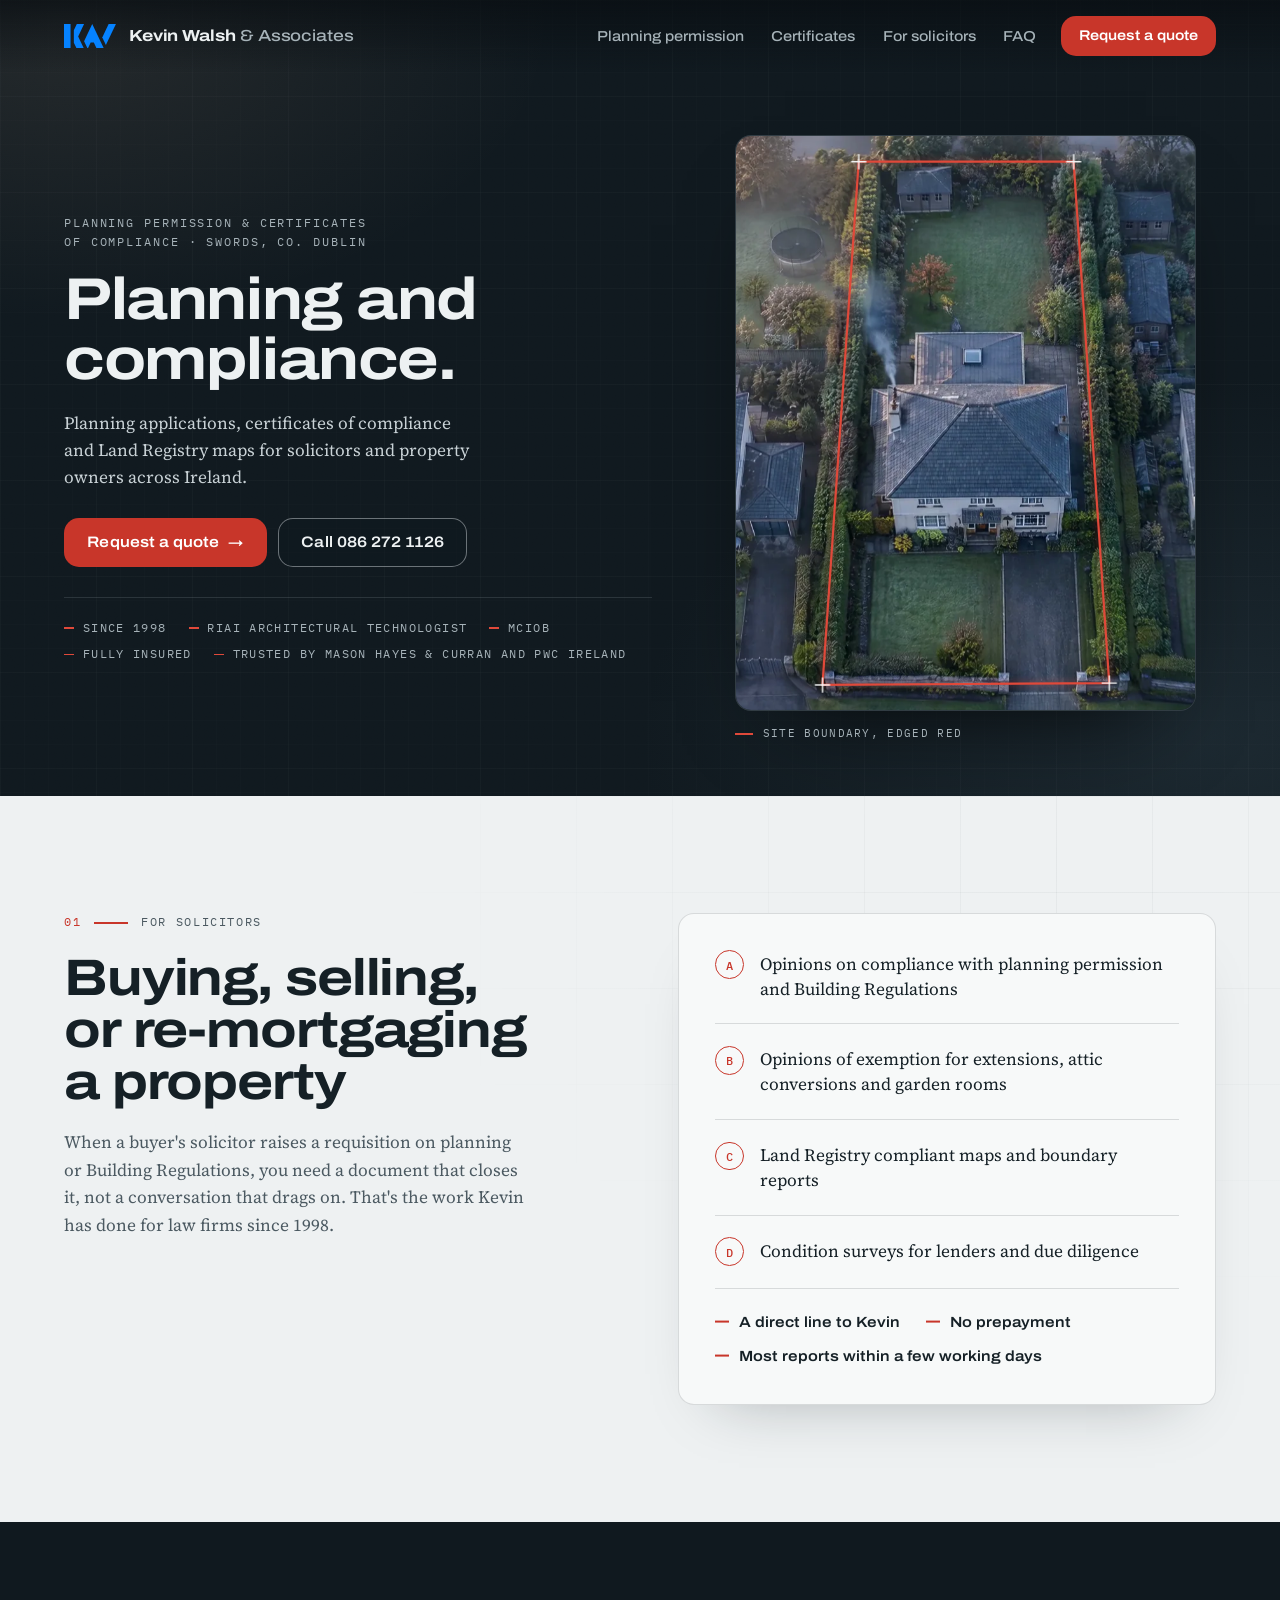
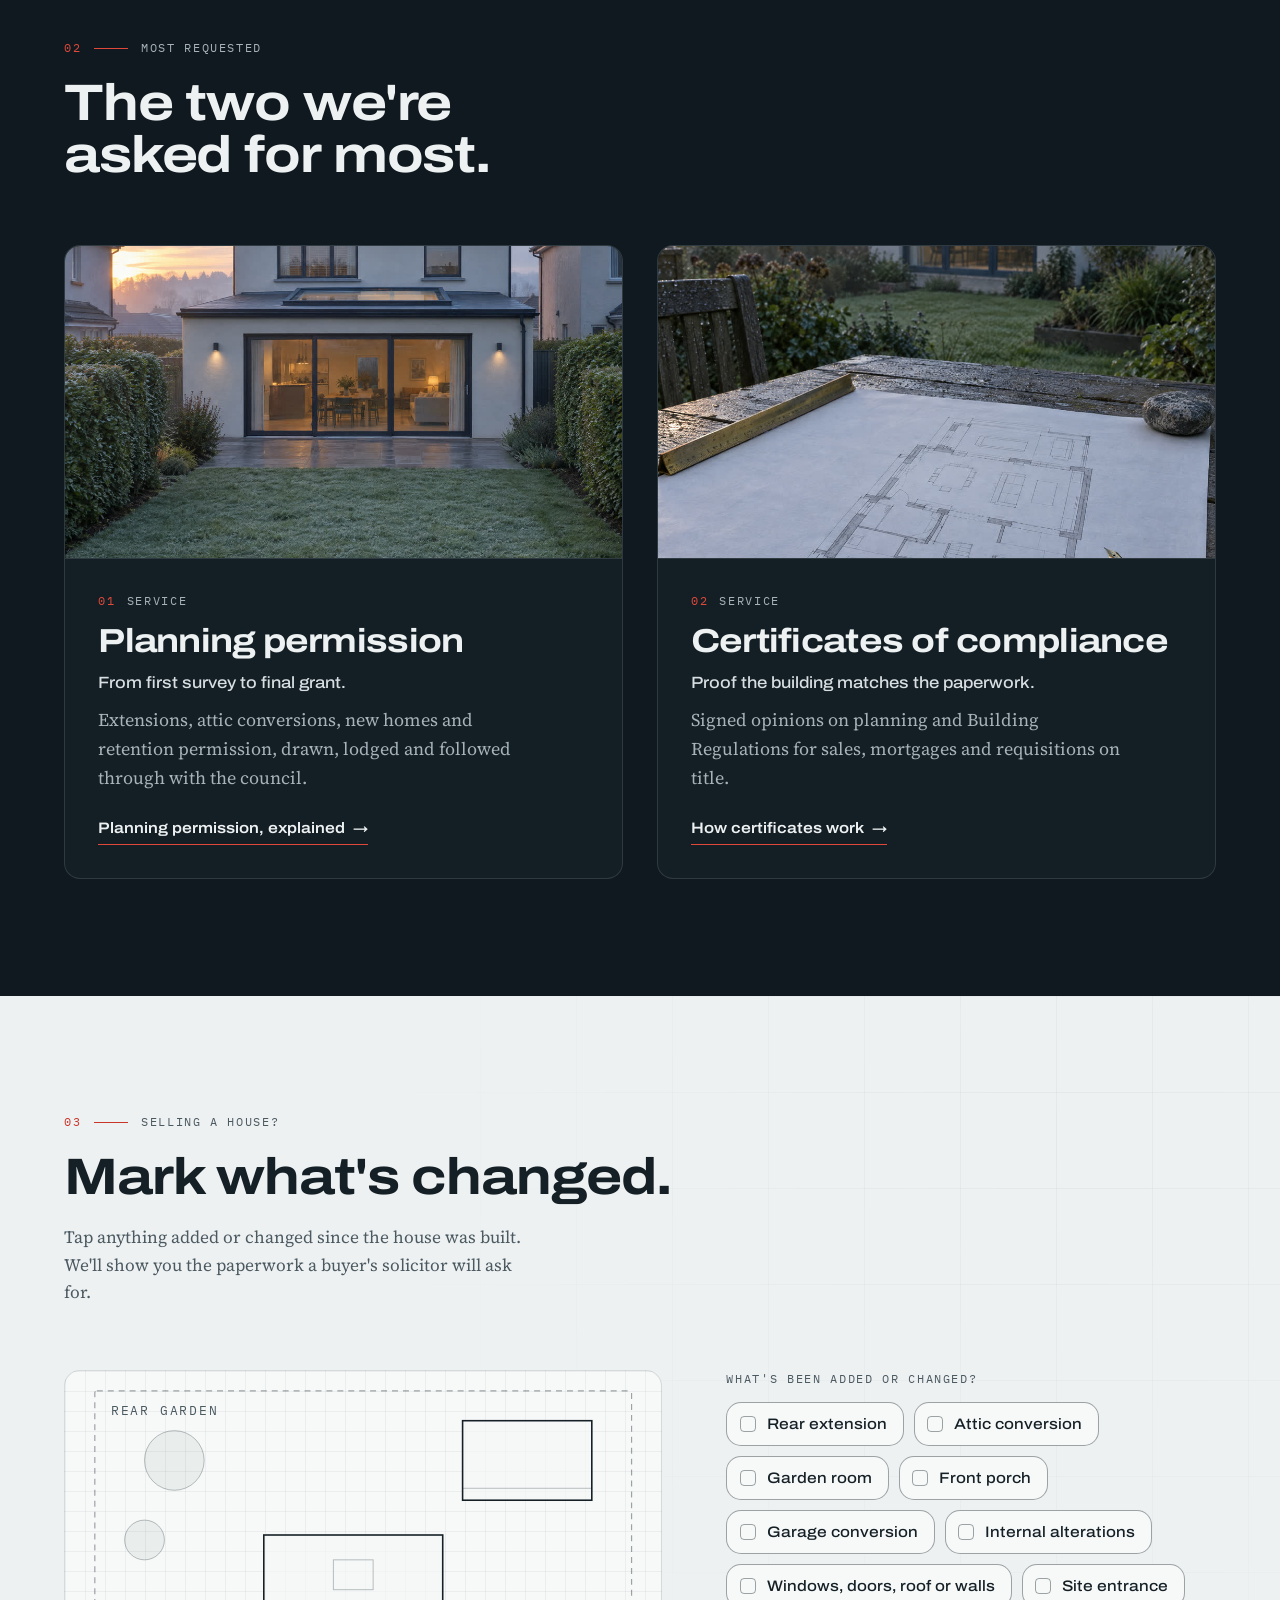
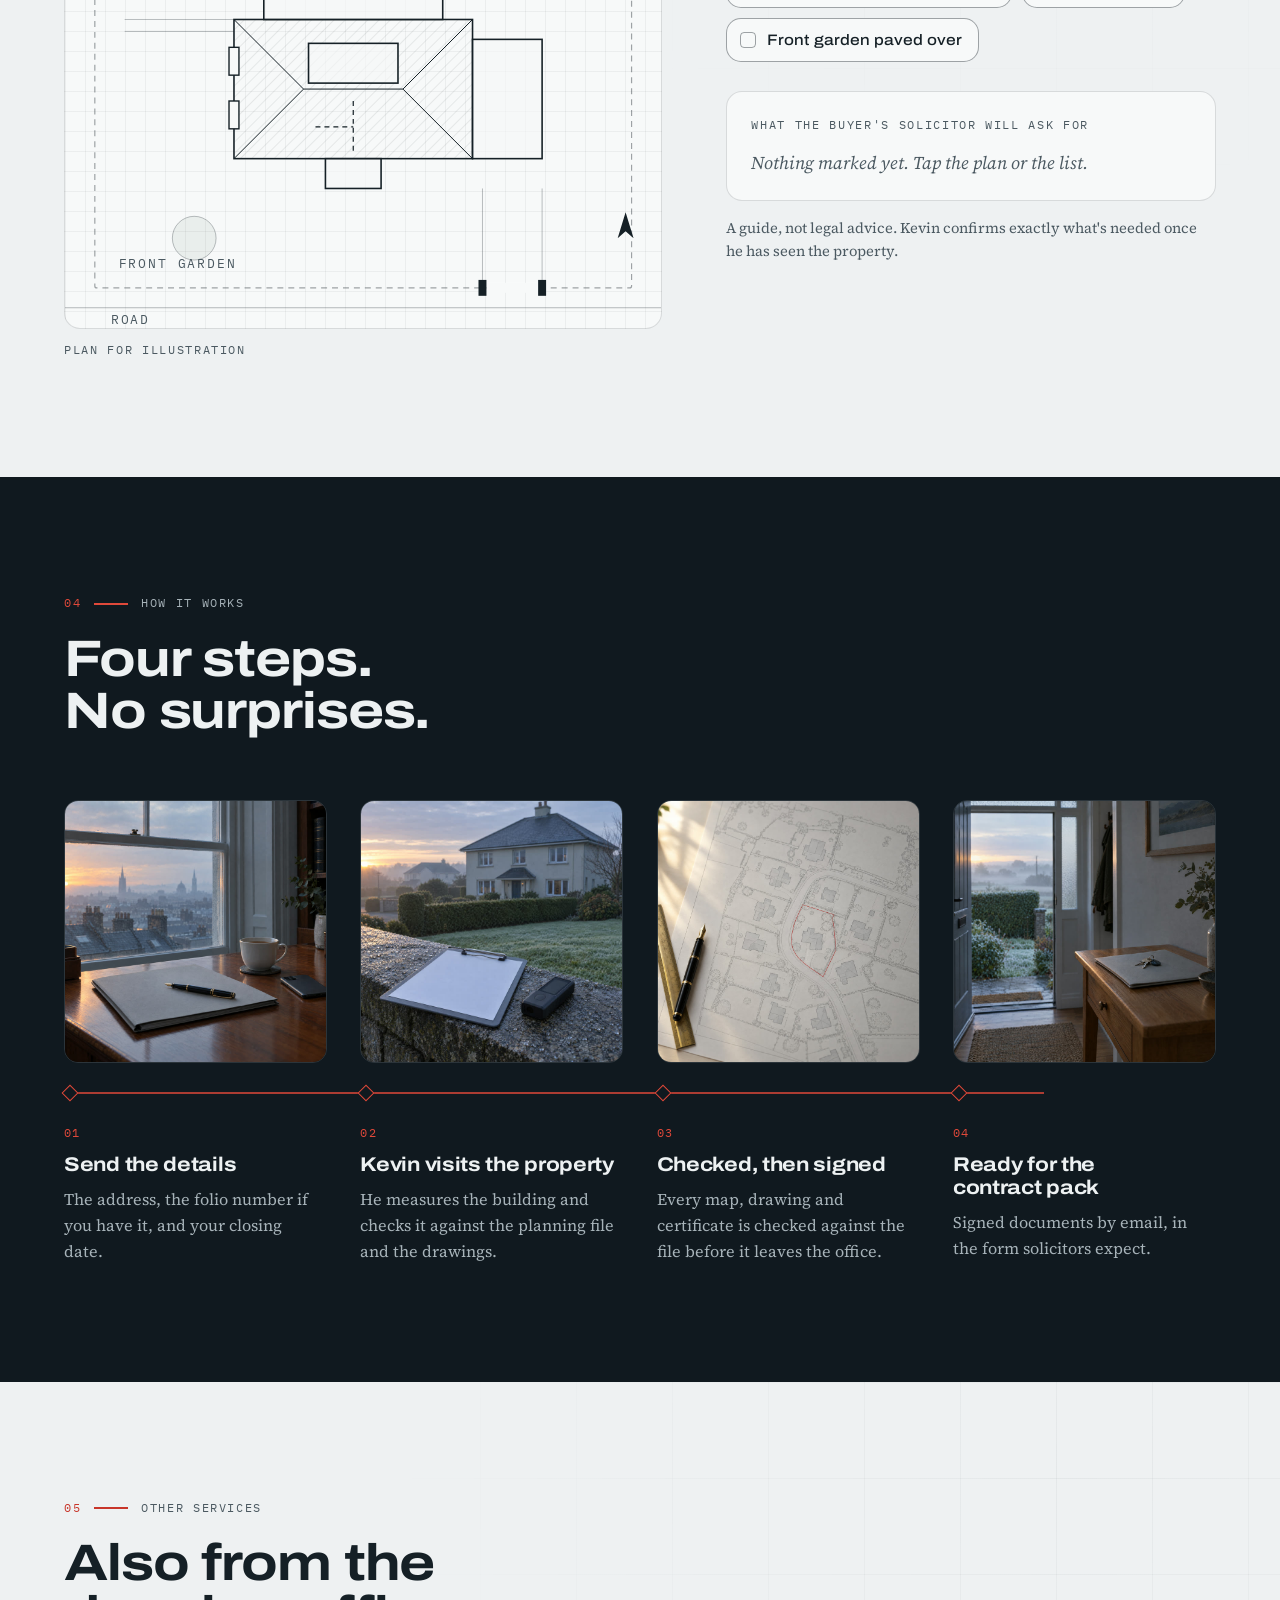
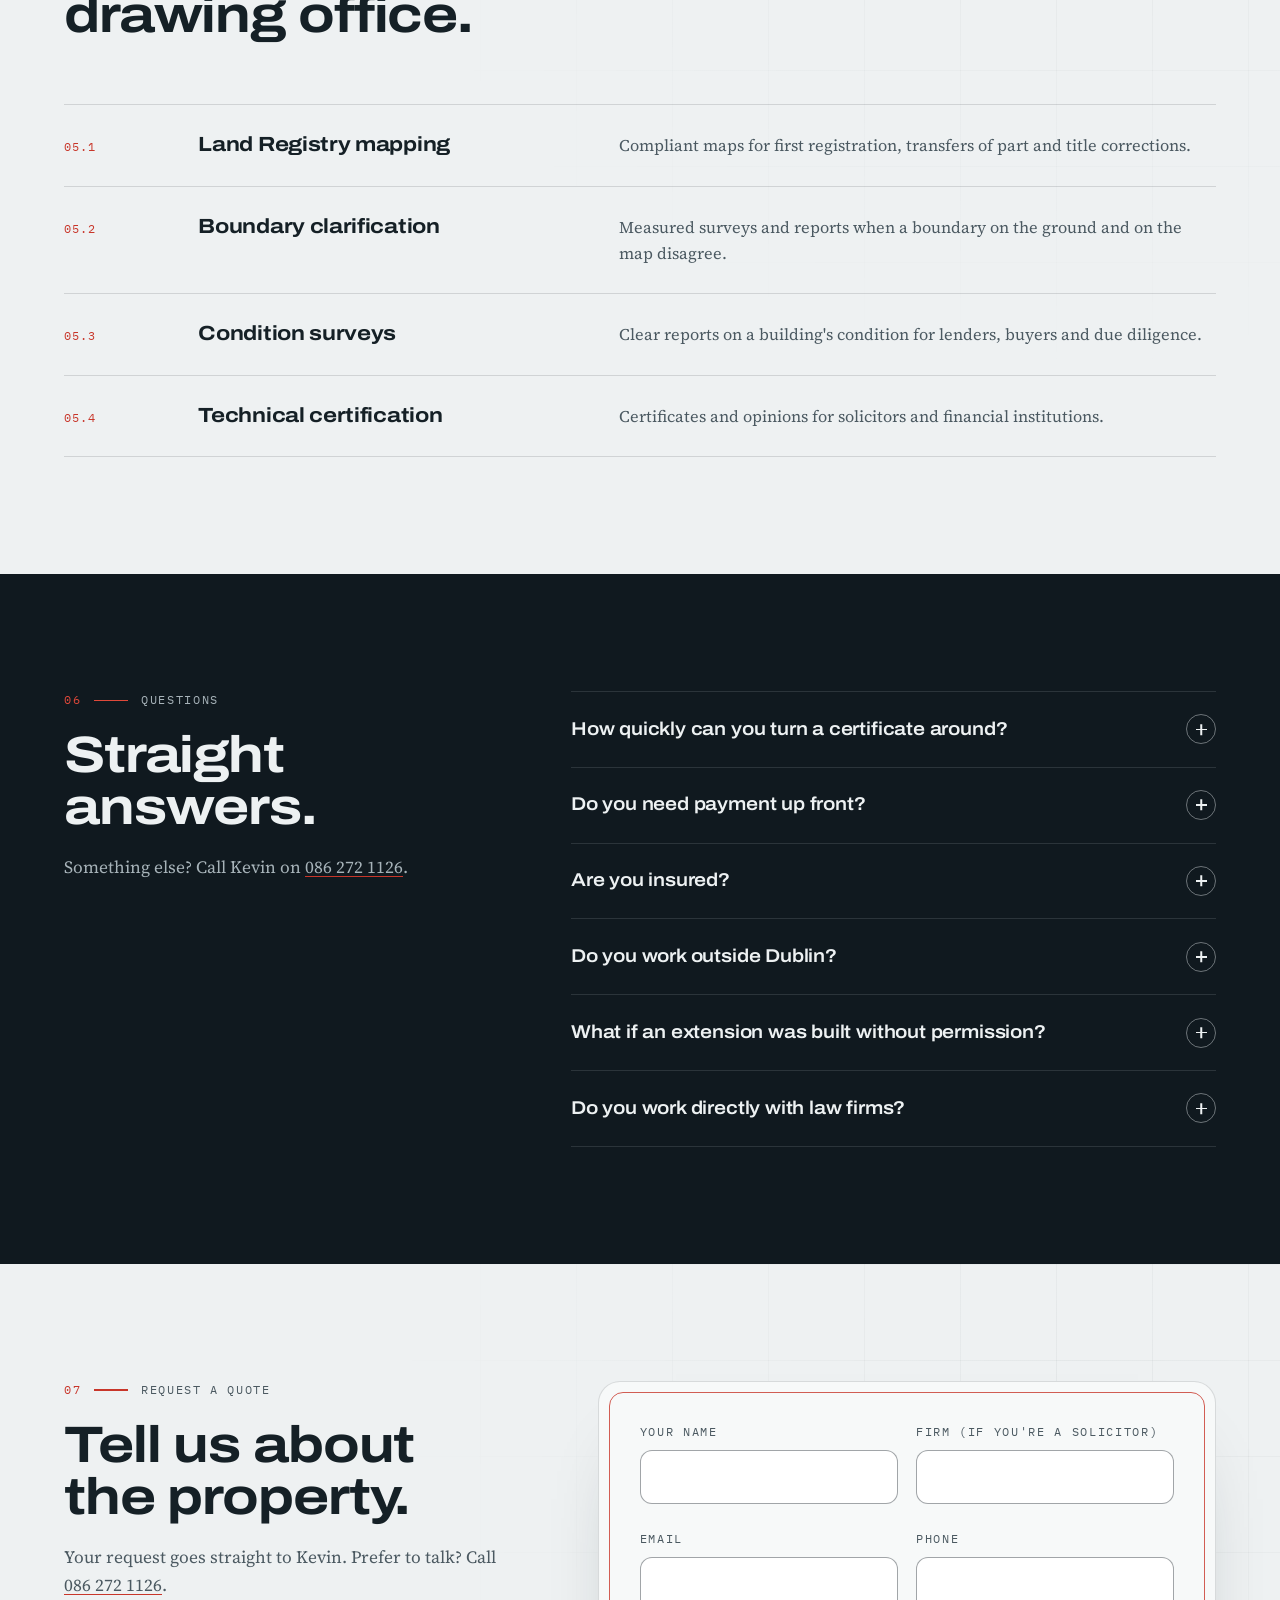
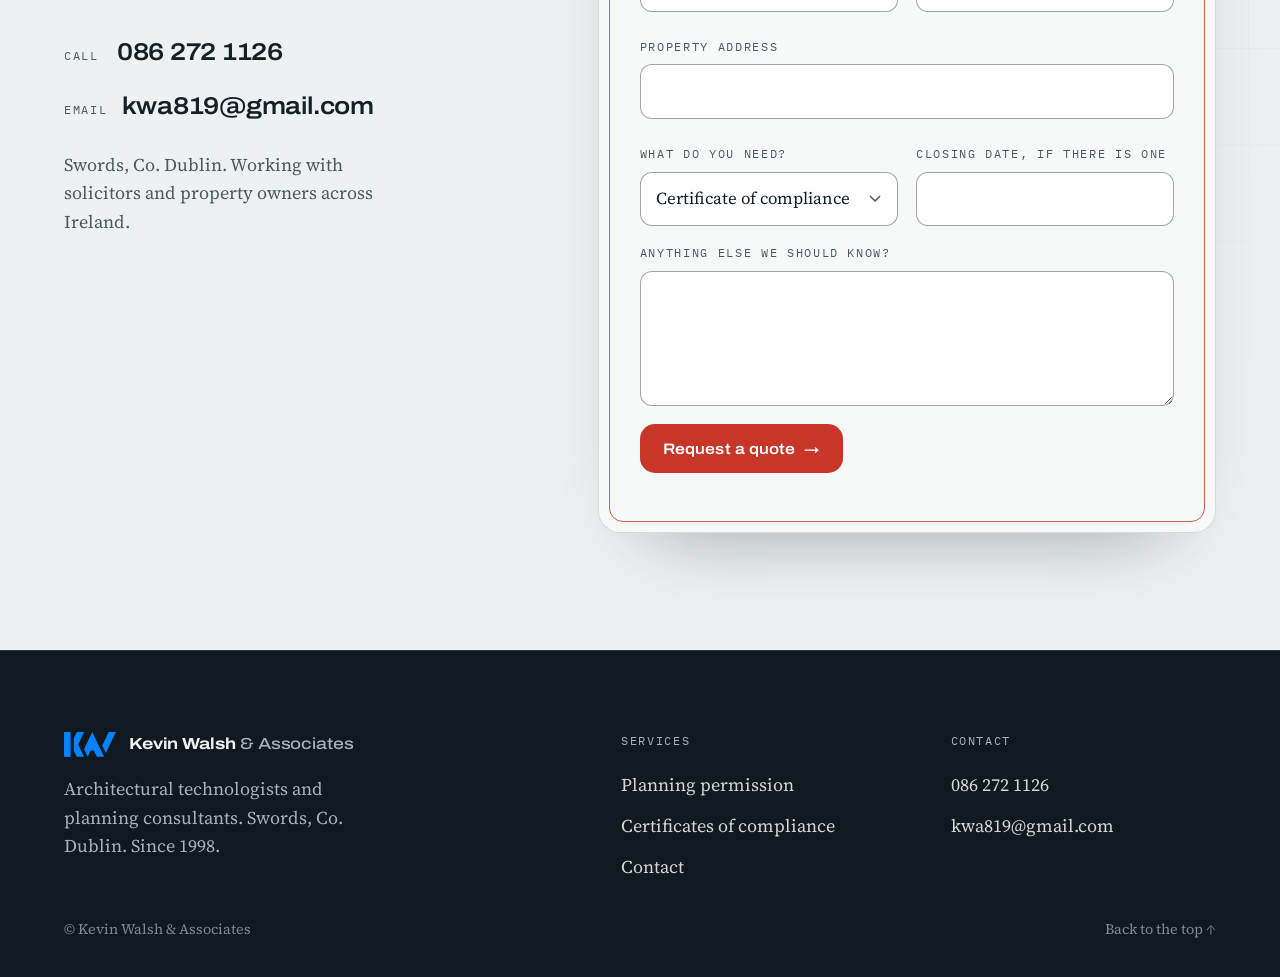
==== index.html @ 7d1229d4 "For solicitors: top-align the heading and pin it while the card scrolls, like the FAQ Co-Authored-By" ====
<!doctype html>
<html lang="en-IE">
<head>
<meta charset="utf-8">
<script>document.documentElement.classList.add("js")</script>
<meta name="viewport" content="width=device-width, initial-scale=1">
<title>Planning Permission &amp; Certificates of Compliance | Kevin Walsh &amp; Associates, Swords, Dublin</title>
<meta name="description" content="RIAI Architectural Technologist in Swords, Co. Dublin. Planning permission, certificates of compliance with planning and Building Regulations, and Land Registry mapping for solicitors and homeowners. Since 1998.">
<meta name="theme-color" content="#10191f">
<link rel="canonical" href="https://www.kevinwalshandassociates.com/">
<link rel="icon" href="/favicon.svg" type="image/svg+xml">
<link rel="icon" type="image/png" sizes="32x32" href="/favicon-32.png">
<link rel="apple-touch-icon" href="/apple-touch-icon.png">

<!-- DEPLOY STEP: og:url and og:image point at the preview address. Switch both to https://www.kevinwalshandassociates.com/ when the domain moves over. -->
<meta property="og:type" content="website">
<meta property="og:site_name" content="Kevin Walsh &amp; Associates">
<meta property="og:locale" content="en_IE">
<meta property="og:title" content="Kevin Walsh &amp; Associates | Planning and compliance">
<meta property="og:description" content="Planning applications, certificates of compliance and Land Registry maps for solicitors and property owners across Ireland. RIAI Architectural Technologist, since 1998.">
<meta property="og:url" content="https://kevin-walsh.pages.dev/">
<meta property="og:image" content="https://kevin-walsh.pages.dev/assets/og-image.jpg">
<meta property="og:image:width" content="1200">
<meta property="og:image:height" content="630">
<meta name="twitter:card" content="summary_large_image">

<link rel="preconnect" href="https://fonts.googleapis.com">
<link rel="preconnect" href="https://fonts.gstatic.com" crossorigin>
<link rel="stylesheet" href="https://fonts.googleapis.com/css2?family=Archivo:wdth,wght@112..125,500..700&family=IBM+Plex+Mono:wght@400;500&family=Source+Serif+4:opsz,wght@8..60,400;8..60,600&display=swap">
<link rel="stylesheet" href="/assets/css/site.css">

<script type="application/ld+json">
{"@context":"https://schema.org","@graph":[
{"@type":["ProfessionalService","LocalBusiness"],"@id":"https://www.kevinwalshandassociates.com/#business","name":"Kevin Walsh & Associates","alternateName":"KWA Architectural Consultants","description":"RIAI Architectural Technologist in Swords, Co. Dublin. Planning permission applications, certificates and opinions of compliance with planning permission and Building Regulations, Land Registry mapping, boundary reports and condition surveys for solicitors and property owners across Ireland.","url":"https://www.kevinwalshandassociates.com/","logo":"https://www.kevinwalshandassociates.com/apple-touch-icon.png","image":"https://www.kevinwalshandassociates.com/assets/og-image.jpg","telephone":"+353862721126","email":"kwa819@gmail.com","foundingDate":"1998","priceRange":"€€","address":{"@type":"PostalAddress","addressLocality":"Swords","addressRegion":"Co. Dublin","addressCountry":"IE"},"geo":{"@type":"GeoCoordinates","latitude":53.4597,"longitude":-6.2181},"areaServed":[{"@type":"Country","name":"Ireland"},{"@type":"City","name":"Dublin"},{"@type":"AdministrativeArea","name":"Fingal"},{"@type":"City","name":"Swords"}],
"founder":{"@type":"Person","name":"Kevin Walsh","jobTitle":"RIAI Architectural Technologist, MCIOB","memberOf":[{"@type":"Organization","name":"Royal Institute of the Architects of Ireland (RIAI)"},{"@type":"Organization","name":"Chartered Institute of Building (CIOB)"}]},
"knowsAbout":["Planning permission Ireland","Certificate of compliance with planning permission","Opinion on compliance with Building Regulations","Exempted development","Retention permission","Land Registry mapping","Boundary clarification","Condition surveys","Conveyancing support"],
"hasOfferCatalog":{"@type":"OfferCatalog","name":"Architectural and technical services","itemListElement":[
{"@type":"Offer","itemOffered":{"@type":"Service","name":"Planning permission","url":"https://www.kevinwalshandassociates.com/planning-permission/"}},
{"@type":"Offer","itemOffered":{"@type":"Service","name":"Certificates of compliance with planning and Building Regulations","url":"https://www.kevinwalshandassociates.com/certificate-of-compliance/"}},
{"@type":"Offer","itemOffered":{"@type":"Service","name":"Land Registry mapping"}},
{"@type":"Offer","itemOffered":{"@type":"Service","name":"Boundary clarification"}},
{"@type":"Offer","itemOffered":{"@type":"Service","name":"Condition surveys"}},
{"@type":"Offer","itemOffered":{"@type":"Service","name":"Technical certification"}}]}},
{"@type":"WebSite","@id":"https://www.kevinwalshandassociates.com/#website","name":"Kevin Walsh & Associates","url":"https://www.kevinwalshandassociates.com/"},
{"@type":"FAQPage","@id":"https://www.kevinwalshandassociates.com/#faq","mainEntity":[
{"@type":"Question","name":"How quickly can you turn a certificate around?","acceptedAnswer":{"@type":"Answer","text":"Straightforward certificates are often ready within a few working days of the inspection. If we need the council's planning file, it can take a little longer, and we'll tell you on day one."}},
{"@type":"Question","name":"Do you need payment up front?","acceptedAnswer":{"@type":"Answer","text":"No. There's no prepayment. You get a clear quote before any work starts."}},
{"@type":"Question","name":"Are you insured?","acceptedAnswer":{"@type":"Answer","text":"Yes. All work is carried out by Kevin, an RIAI Architectural Technologist and MCIOB, with full Professional Indemnity cover."}},
{"@type":"Question","name":"Do you work outside Dublin?","acceptedAnswer":{"@type":"Answer","text":"Yes. We're based in Swords and work with solicitors and property owners across Ireland."}},
{"@type":"Question","name":"What if an extension was built without permission?","acceptedAnswer":{"@type":"Answer","text":"It's common, and it's usually fixable. Depending on the work, the route is an opinion of exemption, retention permission, or small works on site. We explain the options in plain words."}},
{"@type":"Question","name":"Do you work directly with law firms?","acceptedAnswer":{"@type":"Answer","text":"Yes. Firms including Mason Hayes & Curran and PwC Ireland have relied on our mapping and certificates for property transactions."}}]}
]}
</script>
</head>
<body>
<a class="skip" href="#main">Skip to content</a>

<div class="env" aria-hidden="true">
  <div class="env-glow"></div>
  <div class="env-grid"></div>
  <div class="env-grain"></div>
</div>

<header class="nav" id="top">
  <a class="brand" href="/" aria-label="Kevin Walsh &amp; Associates, home">
    <svg class="logo-mark" viewBox="0 0 2000 955" aria-hidden="true"><rect width="252" height="955"/><path d="M492 0h280L545 477l227 478H492L379 717V240z"/><path d="M1086 0l454 955h-279l-114-241h-121l-114 239-140-292z"/><path d="M1717 0h281l-387 809-139-292z"/></svg>
    <span class="wordmark">Kevin Walsh <span>&amp; Associates</span></span>
  </a>
  <nav aria-label="Main">
    <ul class="nav-links">
      <li><a href="/planning-permission/">Planning permission</a></li>
      <li><a href="/certificate-of-compliance/">Certificates</a></li>
      <li><a href="#solicitors">For solicitors</a></li>
      <li><a href="#faq">FAQ</a></li>
    </ul>
  </nav>
  <a class="nav-phone" href="tel:+353862721126"><span class="label">Call</span>086 272 1126</a>
  <a class="btn btn-red nav-cta" href="#quote">Request a quote</a>
  <button class="menu-btn" type="button" aria-expanded="false" aria-controls="mobile-menu">Menu</button>
</header>
<div class="mobile-menu" id="mobile-menu" hidden>
  <a href="/planning-permission/">Planning permission</a>
  <a href="/certificate-of-compliance/">Certificates of compliance</a>
  <a href="#solicitors">For solicitors</a>
  <a href="#faq">FAQ</a>
  <a class="mm-phone" href="tel:+353862721126">Call 086 272 1126</a>
  <a class="btn btn-red" href="#quote">Request a quote</a>
</div>

<main id="main" tabindex="-1">
  <!-- ============ HERO: the plot, edged red ============ -->
  <section class="hero" id="hero" aria-labelledby="hero-h1">
    <div class="hero-grid">
      <div class="hs-copy">
        <h1 id="hero-h1"><span class="kicker mono">Planning permission &amp; certificates of compliance · Swords, Co. Dublin</span><span class="statement">Planning and compliance.</span></h1>
        <p class="hs-sub">Planning applications, certificates of compliance and Land Registry maps for solicitors and property owners across Ireland.</p>
        <div class="band-cta">
          <a class="btn btn-red" href="#quote">Request a quote <span class="arr" aria-hidden="true">→</span></a>
          <a class="btn btn-ghost" href="tel:+353862721126">Call 086 272 1126</a>
        </div>
        <ul class="creds">
          <li>Since 1998</li>
          <li>RIAI Architectural Technologist</li>
          <li>MCIOB</li>
          <li>Fully insured</li>
          <li>Trusted by Mason Hayes &amp; Curran and PwC Ireland</li>
        </ul>
      </div>
      <figure class="hs-fig">
        <div class="plate">
        <img src="/assets/img/hero-plot-edged-red.webp" alt="Aerial view at dawn of a house and its garden in Swords, the site boundary edged in red" width="722" height="902" fetchpriority="high">
        <svg class="plate-line" viewBox="560 64 722 902" aria-hidden="true">
          <path class="rl-path" pathLength="1" d="M753 104 L1091 104 L1147 924 L696 927 Z"/>
          <g class="rl-ticks"><path d="M741 104h24M753 92v24"/><path d="M1079 104h24M1091 92v24"/><path d="M1135 924h24M1147 912v24"/><path d="M684 927h24M696 915v24"/></g>
        </svg>
        </div>
        <figcaption class="plate-cap label"><span class="sw"></span>Site boundary, edged red</figcaption>
      </figure>
    </div>
  </section>

  <!-- ============ 02 For solicitors ============ -->
  <section class="sec paper solicitors" id="solicitors" aria-labelledby="sol-h">
    <div class="wrap sol-grid">
      <div class="sol-side rv">
        <p class="kicker label rc"><span class="num">01</span><span class="tick"></span>For solicitors</p>
        <h2 class="h2 rc" id="sol-h" style="--i:1">Buying, selling, or re-mortgaging a property</h2>
        <p class="lede rc" style="--i:2">When a buyer's solicitor raises a requisition on planning or Building Regulations, you need a document that closes it, not a conversation that drags on. That's the work Kevin has done for law firms since 1998.</p>
      </div>
      <div class="req rv">
        <ol class="req-list">
          <li class="rc"><span class="rq mono">A</span><span>Opinions on compliance with planning permission and Building Regulations</span></li>
          <li class="rc" style="--i:1"><span class="rq mono">B</span><span>Opinions of exemption for extensions, attic conversions and garden rooms</span></li>
          <li class="rc" style="--i:2"><span class="rq mono">C</span><span>Land Registry compliant maps and boundary reports</span></li>
          <li class="rc" style="--i:3"><span class="rq mono">D</span><span>Condition surveys for lenders and due diligence</span></li>
        </ol>
        <ul class="promise rc" style="--i:4">
          <li>A direct line to Kevin</li>
          <li>No prepayment</li>
          <li>Most reports within a few working days</li>
        </ul>
      </div>
    </div>
  </section>

  <!-- ============ 03 The two we're asked for most ============ -->
  <section class="sec two" aria-labelledby="two-h">
    <div class="wrap">
      <header class="sec-head rv">
        <p class="kicker label rc"><span class="num">02</span><span class="tick"></span>Most requested</p>
        <h2 class="h2 rc" id="two-h" style="--i:1">The two we're asked for most.</h2>
      </header>
      <div class="panels">
        <a class="panel rv" href="/planning-permission/">
          <figure class="rc"><img src="/assets/img/planning-permission-extension-dublin.jpg" alt="A newly finished rear extension with a rooflight and glazed doors on a Dublin house at dawn" width="1100" height="1375" loading="lazy"><span class="edge" aria-hidden="true"></span></figure>
          <div class="panel-copy rc" style="--i:1">
            <p class="label"><span class="num">01</span>Service</p>
            <h3>Planning permission</h3>
            <p class="tagline">From first survey to final grant.</p>
            <p>Extensions, attic conversions, new homes and retention permission, drawn, lodged and followed through with the council.</p>
            <span class="go">Planning permission, explained <span class="arr" aria-hidden="true">→</span></span>
          </div>
        </a>
        <a class="panel rv" href="/certificate-of-compliance/">
          <figure class="rc"><img src="/assets/img/certificate-of-compliance-drawings.jpg" alt="A floor plan drawing and brass scale rule on a garden table in front of a finished extension" width="1100" height="1375" loading="lazy"><span class="edge" aria-hidden="true"></span></figure>
          <div class="panel-copy rc" style="--i:1">
            <p class="label"><span class="num">02</span>Service</p>
            <h3>Certificates of compliance</h3>
            <p class="tagline">Proof the building matches the paperwork.</p>
            <p>Signed opinions on planning and Building Regulations for sales, mortgages and requisitions on title.</p>
            <span class="go">How certificates work <span class="arr" aria-hidden="true">→</span></span>
          </div>
        </a>
      </div>
    </div>
  </section>

  <!-- ============ 04 The interactive moment: mark what's changed ============ -->
  <section class="sec paper mark" id="mark" aria-labelledby="mark-h">
    <div class="wrap">
      <header class="sec-head rv">
        <p class="kicker label rc"><span class="num">03</span><span class="tick"></span>Selling a house?</p>
        <h2 class="h2 rc" id="mark-h" style="--i:1">Mark what's changed.</h2>
        <p class="lede rc" style="--i:2">Tap anything added or changed since the house was built. We'll show you the paperwork a buyer's solicitor will ask for.</p>
      </header>

      <div class="mark-grid">
        <div class="plan-wrap rv">
          <svg class="plan rc" viewBox="0 0 600 560" aria-hidden="true">
            <defs>
              <pattern id="hatch" width="8" height="8" patternUnits="userSpaceOnUse" patternTransform="rotate(45)"><path d="M0 0v8" class="hatch"/></pattern>
              <pattern id="pave" width="7" height="7" patternUnits="userSpaceOnUse"><circle cx="3.5" cy="3.5" r="1" class="pave-dot"/></pattern>
            </defs>
            <rect class="p-plot" x="30" y="20" width="540" height="500" rx="2"/>
            <path class="p-road" d="M0 540 H600"/>
            <path class="p-soft" d="M420 520 V420 M480 520 V420"/>
            <circle class="p-tree" cx="110" cy="90" r="30"/><circle class="p-tree" cx="80" cy="170" r="20"/><circle class="p-tree" cx="130" cy="470" r="22"/>
            <path class="p-soft" d="M60 250 H170 M60 262 H170" />
            <g class="house">
              <rect class="p-wall" x="170" y="250" width="240" height="140"/>
              <path class="p-roof" d="M170 250 L240 320 L340 320 L410 250 M170 390 L240 320 M340 320 L410 390"/>
            </g>
            <text class="p-lbl" x="46" y="44">Rear garden</text>
            <text class="p-lbl" x="54" y="500">Front garden</text>
            <text class="p-lbl" x="46" y="556">Road</text>
            <g class="zone" data-z="ext">
              <rect class="z-fill" x="200" y="165" width="180" height="85"/>
              <rect class="p-wall" x="200" y="165" width="180" height="85"/>
              <rect class="p-soft" x="270" y="190" width="40" height="30"/>
              <path class="z-line" pathLength="1" d="M192 157 H388 V255 H192 Z"/>
            </g>
            <g class="zone" data-z="attic">
              <rect class="z-fill" x="245" y="274" width="90" height="40"/>
              <rect class="p-wall" x="245" y="274" width="90" height="40"/>
              <path class="z-line" pathLength="1" d="M237 266 H343 V322 H237 Z"/>
            </g>
            <g class="zone" data-z="room">
              <rect class="z-fill" x="400" y="50" width="130" height="80"/>
              <rect class="p-wall" x="400" y="50" width="130" height="80"/>
              <path class="p-soft" d="M400 118 H530"/>
              <path class="z-line" pathLength="1" d="M392 42 H538 V138 H392 Z"/>
            </g>
            <g class="zone" data-z="porch">
              <rect class="z-fill" x="262" y="390" width="56" height="30"/>
              <rect class="p-wall" x="262" y="390" width="56" height="30"/>
              <path class="z-line" pathLength="1" d="M254 390 V428 H326 V390"/>
            </g>
            <g class="zone" data-z="garage">
              <rect class="z-fill" x="410" y="270" width="70" height="120"/>
              <rect class="p-wall" x="410" y="270" width="70" height="120"/>
              <path class="z-line" pathLength="1" d="M410 262 H488 V398 H410"/>
            </g>
            <g class="zone" data-z="internal">
              <rect class="z-fill" x="252" y="332" width="76" height="52"/>
              <path class="p-part" d="M290 332 V384 M252 358 H290"/>
              <path class="z-line" pathLength="1" d="M248 328 H332 V386 H248 Z"/>
            </g>
            <g class="zone" data-z="elements">
              <rect class="z-fill" x="156" y="266" width="28" height="104"/>
              <rect class="p-win" x="165" y="278" width="10" height="28"/>
              <rect class="p-win" x="165" y="332" width="10" height="28"/>
              <path class="z-line" pathLength="1" d="M154 264 H186 V372 H154 Z"/>
            </g>
            <g class="zone" data-z="surface">
              <rect class="z-fill" x="44" y="432" width="368" height="80"/>
              <rect class="z-pave" x="44" y="432" width="368" height="80"/>
              <path class="z-line" pathLength="1" d="M44 432 H412 V512 H44 Z"/>
            </g>
            <g class="zone" data-z="entrance">
              <rect class="z-fill" x="404" y="502" width="92" height="32"/>
              <rect class="p-gap" x="424" y="515" width="52" height="10"/>
              <rect class="p-pier" x="416" y="512" width="8" height="16"/>
              <rect class="p-pier" x="476" y="512" width="8" height="16"/>
              <path class="z-line" pathLength="1" d="M404 502 H496 V534 H404 Z"/>
            </g>
            <path class="p-north" d="M556 470 l8 -26 l8 26 l-8 -7 z"/>
          </svg>
          <p class="plan-note label rc" style="--i:1">Plan for illustration</p>
        </div>

        <div class="mark-side rv">
          <fieldset class="toggles rc">
            <legend class="label">What's been added or changed?</legend>
            <button type="button" class="tog" data-z="ext" aria-pressed="false"><span class="box" aria-hidden="true"></span>Rear extension</button>
            <button type="button" class="tog" data-z="attic" aria-pressed="false"><span class="box" aria-hidden="true"></span>Attic conversion</button>
            <button type="button" class="tog" data-z="room" aria-pressed="false"><span class="box" aria-hidden="true"></span>Garden room</button>
            <button type="button" class="tog" data-z="porch" aria-pressed="false"><span class="box" aria-hidden="true"></span>Front porch</button>
            <button type="button" class="tog" data-z="garage" aria-pressed="false"><span class="box" aria-hidden="true"></span>Garage conversion</button>
            <button type="button" class="tog" data-z="internal" aria-pressed="false"><span class="box" aria-hidden="true"></span>Internal alterations</button>
            <button type="button" class="tog" data-z="elements" aria-pressed="false"><span class="box" aria-hidden="true"></span>Windows, doors, roof or walls</button>
            <button type="button" class="tog" data-z="entrance" aria-pressed="false"><span class="box" aria-hidden="true"></span>Site entrance</button>
            <button type="button" class="tog" data-z="surface" aria-pressed="false"><span class="box" aria-hidden="true"></span>Front garden paved over</button>
          </fieldset>

          <div class="needs rc" style="--i:1">
            <h3 class="label">What the buyer's solicitor will ask for</h3>
            <p class="needs-empty">Nothing marked yet. Tap the plan or the list.</p>
            <ul class="needs-list" aria-live="polite">
              <li data-z="ext" hidden><strong>Rear extension</strong><span>Planning permission, or an opinion that it was exempt. Plus an opinion on compliance with Building Regulations.</span></li>
              <li data-z="attic" hidden><strong>Attic conversion</strong><span>An opinion on compliance with Building Regulations. If the roof shape changed, an opinion on planning too.</span></li>
              <li data-z="room" hidden><strong>Garden room</strong><span>An opinion that it was exempt from planning, or the permission for it.</span></li>
              <li data-z="porch" hidden><strong>Front porch</strong><span>An opinion that it was exempt, or the permission for it.</span></li>
              <li data-z="garage" hidden><strong>Garage conversion</strong><span>An opinion on planning, exempt or permitted, and on Building Regulations.</span></li>
              <li data-z="internal" hidden><strong>Internal alterations</strong><span>Usually exempt from planning. If walls were taken out or rooms rearranged, an opinion on compliance with Building Regulations, including the structure.</span></li>
              <li data-z="elements" hidden><strong>Changes to building elements</strong><span>New windows or doors, a new roof, or external insulation. An opinion on whether it needed planning, since changes to how the house looks can need permission, plus an opinion on Building Regulations.</span></li>
              <li data-z="entrance" hidden><strong>Changes to the site entrance</strong><span>Planning permission, or an opinion that it was exempt. Widening an entrance onto a public road usually needs permission, and dishing the kerb needs the council's consent.</span></li>
              <li data-z="surface" hidden><strong>Front garden paved over</strong><span>An opinion that it was exempt. Replacing grass with tarmac or concrete is often exempt on its own, but not when the entrance was widened to go with it.</span></li>
            </ul>
            <a class="btn btn-red needs-cta" href="#quote" id="mark-cta" hidden>Request these certificates <span class="arr" aria-hidden="true">→</span></a>
          </div>
          <p class="fine rc" style="--i:2">A guide, not legal advice. Kevin confirms exactly what's needed once he has seen the property.</p>
        </div>
      </div>
    </div>
  </section>

  <!-- ============ 05 How it works ============ -->
  <section class="sec how" id="how" aria-labelledby="how-h">
    <div class="wrap">
      <header class="sec-head rv">
        <p class="kicker label rc"><span class="num">04</span><span class="tick"></span>How it works</p>
        <h2 class="h2 rc" id="how-h" style="--i:1">Four steps. No surprises.</h2>
      </header>
      <div class="how-track rv">
        <div class="how-line" aria-hidden="true"><svg viewBox="0 0 1000 24" preserveAspectRatio="none"><path pathLength="1" d="M0 12 H1000"/></svg></div>
        <ol class="how-steps">
          <li class="step rc">
            <figure><img src="/assets/img/step-1-send-the-details.jpg" alt="" width="900" height="900" loading="lazy"></figure>
            <span class="node" aria-hidden="true"></span>
            <span class="n mono">01</span>
            <h3>Send the details</h3>
            <p>The address, the folio number if you have it, and your closing date.</p>
          </li>
          <li class="step rc" style="--i:1">
            <figure><img src="/assets/img/step-2-site-inspection.jpg" alt="" width="900" height="900" loading="lazy"></figure>
            <span class="node" aria-hidden="true"></span>
            <span class="n mono">02</span>
            <h3>Kevin visits the property</h3>
            <p>He measures the building and checks it against the planning file and the drawings.</p>
          </li>
          <li class="step rc" style="--i:2">
            <figure><img src="/assets/img/step-3-map-edged-red.jpg" alt="" width="900" height="900" loading="lazy"></figure>
            <span class="node" aria-hidden="true"></span>
            <span class="n mono">03</span>
            <h3>Checked, then signed</h3>
            <p>Every map, drawing and certificate is checked against the file before it leaves the office.</p>
          </li>
          <li class="step rc" style="--i:3">
            <figure><img src="/assets/img/step-4-ready-for-closing.jpg" alt="" width="900" height="900" loading="lazy"></figure>
            <span class="node" aria-hidden="true"></span>
            <span class="n mono">04</span>
            <h3>Ready for the contract pack</h3>
            <p>Signed documents by email, in the form solicitors expect.</p>
          </li>
        </ol>
      </div>
    </div>
  </section>

  <!-- ============ 06 Also from the drawing office ============ -->
  <section class="sec paper office" aria-labelledby="office-h">
    <div class="wrap">
      <header class="sec-head rv">
        <p class="kicker label rc"><span class="num">05</span><span class="tick"></span>Other services</p>
        <h2 class="h2 rc" id="office-h" style="--i:1">Also from the drawing office.</h2>
      </header>
      <ol class="office-list rv">
        <li class="rc"><span class="n mono">05.1</span><h3>Land Registry mapping</h3><p>Compliant maps for first registration, transfers of part and title corrections.</p></li>
        <li class="rc" style="--i:1"><span class="n mono">05.2</span><h3>Boundary clarification</h3><p>Measured surveys and reports when a boundary on the ground and on the map disagree.</p></li>
        <li class="rc" style="--i:2"><span class="n mono">05.3</span><h3>Condition surveys</h3><p>Clear reports on a building's condition for lenders, buyers and due diligence.</p></li>
        <li class="rc" style="--i:3"><span class="n mono">05.4</span><h3>Technical certification</h3><p>Certificates and opinions for solicitors and financial institutions.</p></li>
      </ol>
    </div>
  </section>

  <!-- ============ 07 FAQ ============ -->
  <section class="sec faq" id="faq" aria-labelledby="faq-h">
    <div class="wrap faq-grid">
      <div class="faq-side rv">
        <p class="kicker label rc"><span class="num">06</span><span class="tick"></span>Questions</p>
        <h2 class="h2 rc" id="faq-h" style="--i:1">Straight answers.</h2>
        <p class="lede rc" style="--i:2">Something else? Call Kevin on <a href="tel:+353862721126">086 272 1126</a>.</p>
      </div>
      <div class="faq-list">
        <div class="qa">
          <button class="qa-q" type="button" aria-expanded="false" aria-controls="qa1" id="qa1-q"><span>How quickly can you turn a certificate around?</span><span class="pm" aria-hidden="true"></span></button>
          <div class="qa-a" id="qa1" role="region" aria-labelledby="qa1-q"><div><p>Straightforward certificates are often ready within a few working days of the inspection. If we need the council's planning file, it can take a little longer, and we'll tell you on day one.</p></div></div>
        </div>
        <div class="qa">
          <button class="qa-q" type="button" aria-expanded="false" aria-controls="qa2" id="qa2-q"><span>Do you need payment up front?</span><span class="pm" aria-hidden="true"></span></button>
          <div class="qa-a" id="qa2" role="region" aria-labelledby="qa2-q"><div><p>No. There's no prepayment. You get a clear quote before any work starts.</p></div></div>
        </div>
        <div class="qa">
          <button class="qa-q" type="button" aria-expanded="false" aria-controls="qa3" id="qa3-q"><span>Are you insured?</span><span class="pm" aria-hidden="true"></span></button>
          <div class="qa-a" id="qa3" role="region" aria-labelledby="qa3-q"><div><p>Yes. All work is carried out by Kevin, an RIAI Architectural Technologist and MCIOB, with full Professional Indemnity cover.</p></div></div>
        </div>
        <div class="qa">
          <button class="qa-q" type="button" aria-expanded="false" aria-controls="qa4" id="qa4-q"><span>Do you work outside Dublin?</span><span class="pm" aria-hidden="true"></span></button>
          <div class="qa-a" id="qa4" role="region" aria-labelledby="qa4-q"><div><p>Yes. We're based in Swords and work with solicitors and property owners across Ireland.</p></div></div>
        </div>
        <div class="qa">
          <button class="qa-q" type="button" aria-expanded="false" aria-controls="qa5" id="qa5-q"><span>What if an extension was built without permission?</span><span class="pm" aria-hidden="true"></span></button>
          <div class="qa-a" id="qa5" role="region" aria-labelledby="qa5-q"><div><p>It's common, and it's usually fixable. Depending on the work, the route is an opinion of exemption, retention permission, or small works on site. We explain the options in plain words.</p></div></div>
        </div>
        <div class="qa">
          <button class="qa-q" type="button" aria-expanded="false" aria-controls="qa6" id="qa6-q"><span>Do you work directly with law firms?</span><span class="pm" aria-hidden="true"></span></button>
          <div class="qa-a" id="qa6" role="region" aria-labelledby="qa6-q"><div><p>Yes. Firms including Mason Hayes &amp; Curran and PwC Ireland have relied on our mapping and certificates for property transactions.</p></div></div>
        </div>
      </div>
    </div>
  </section>

  <!-- ============ 08 The one call to action ============ -->
  <section class="sec paper quote" id="quote" aria-labelledby="quote-h">
    <div class="wrap quote-grid">
      <div class="rv">
        <p class="kicker label rc"><span class="num">07</span><span class="tick"></span>Request a quote</p>
        <h2 class="h2 rc" id="quote-h" style="--i:1">Tell us about the property.</h2>
        <p class="lede rc" style="--i:2">Your request goes straight to Kevin. Prefer to talk? Call <a href="tel:+353862721126">086 272 1126</a>.</p>
        <div class="direct rc" style="--i:3">
          <a href="tel:+353862721126"><span class="label">Call</span>086 272 1126</a>
          <a href="mailto:kwa819@gmail.com"><span class="label">Email</span>kwa819@gmail.com</a>
          <p class="where">Swords, Co. Dublin. Working with solicitors and property owners across Ireland.</p>
        </div>
      </div>

      <form class="form rv" id="quote-form" novalidate data-need="">
        <label class="field rc"><span class="label">Your name</span><input name="name" type="text" autocomplete="name" required><span class="err" aria-live="polite"></span></label>
        <label class="field rc" style="--i:1"><span class="label">Firm (if you're a solicitor)</span><input name="firm" type="text" autocomplete="organization"></label>
        <label class="field rc" style="--i:2"><span class="label">Email</span><input name="email" type="email" autocomplete="email" required><span class="err" aria-live="polite"></span></label>
        <label class="field rc" style="--i:3"><span class="label">Phone</span><input name="phone" type="tel" autocomplete="tel"></label>
        <label class="field full rc" style="--i:4"><span class="label">Property address</span><input name="address" type="text" autocomplete="street-address" required><span class="err" aria-live="polite"></span></label>
        <label class="field rc" style="--i:5"><span class="label">What do you need?</span>
          <select name="need">
            <option>Certificate of compliance</option>
            <option>Planning permission</option>
            <option>Land Registry map</option>
            <option>Boundary report</option>
            <option>Condition survey</option>
            <option>Not sure yet</option>
          </select>
        </label>
        <label class="field rc" style="--i:6"><span class="label">Closing date, if there is one</span><input name="closing" type="text" inputmode="text"></label>
        <label class="field full rc" style="--i:7"><span class="label">Anything else we should know?</span><textarea name="message" rows="4"></textarea></label>
        <input class="hp" type="text" name="_gotcha" tabindex="-1" autocomplete="off" aria-hidden="true">
        <div class="submit-row full rc" style="--i:8">
          <button class="btn btn-red" type="submit">Request a quote <span class="arr" aria-hidden="true">→</span></button>
        </div>
        <p class="form-status full" role="status" aria-live="polite"></p>
        <div class="form-done" hidden>
          <p class="big">Thanks<span class="fd-name"></span>. Kevin has your request and will be in touch.</p>
        </div>
      </form>
    </div>
  </section>
</main>

<footer class="foot">
  <div class="wrap">
    <div class="foot-grid">
      <div>
        <a class="brand" href="/" aria-label="Kevin Walsh &amp; Associates, home">
          <svg class="logo-mark" viewBox="0 0 2000 955" aria-hidden="true"><rect width="252" height="955"/><path d="M492 0h280L545 477l227 478H492L379 717V240z"/><path d="M1086 0l454 955h-279l-114-241h-121l-114 239-140-292z"/><path d="M1717 0h281l-387 809-139-292z"/></svg>
          <span class="wordmark">Kevin Walsh <span>&amp; Associates</span></span>
        </a>
        <p class="foot-tag">Architectural technologists and planning consultants. Swords, Co. Dublin. Since 1998.</p>
      </div>
      <div>
        <h2>Services</h2>
        <ul>
          <li><a href="/planning-permission/">Planning permission</a></li>
          <li><a href="/certificate-of-compliance/">Certificates of compliance</a></li>
          <li><a href="/#quote">Contact</a></li>
        </ul>
      </div>
      <div>
        <h2>Contact</h2>
        <ul>
          <li><a href="tel:+353862721126">086 272 1126</a></li>
          <li><a href="mailto:kwa819@gmail.com">kwa819@gmail.com</a></li>
        </ul>
      </div>
    </div>
    <div class="foot-base">
      <span>© Kevin Walsh &amp; Associates</span>
      <a href="#top">Back to the top ↑</a>
    </div>
  </div>
</footer>

<script src="/assets/js/site.js" defer></script>
</body>
</html>
---- assets/css/site.css ----
/* Kevin Walsh & Associates: the red line.
   One world: an estate at first light. Tokens sampled from the hero footage. */

:root{
  --ink:#10191f;
  --ink-2:#172229;
  --ink-3:#1e2b33;
  --paper:#eef1f2;
  --paper-2:#e2e7e9;
  --paper-3:#f7f9f9;
  --red:#c8362a;
  --red-hover:#a92b20;
  --red-muted:rgba(200,54,42,.26);
  --red-line:#e0493a;             /* the boundary line over footage and on ink: a touch brighter */
  --blue:#0582ff;                 /* the KWA mark only */
  --warm:#d9b99a;                 /* the dawn edge, whisper level */

  --t-ink:#edf1f2;                /* text on ink */
  --t-ink-2:#a7b3b9;
  --t-paper:#152026;              /* text on paper */
  --t-paper-2:#4b5961;
  --hair-ink:rgba(167,179,185,.18);
  --hair-ink-strong:rgba(237,241,242,.42);
  --hair-paper:rgba(21,32,38,.14);
  --hair-paper-strong:rgba(21,32,38,.4);

  --f-display:"Archivo",ui-sans-serif,system-ui,sans-serif;
  --f-body:"Source Serif 4",ui-serif,Georgia,serif;
  --f-mono:"IBM Plex Mono",ui-monospace,SFMono-Regular,Menlo,monospace;

  --ease-out:cubic-bezier(.16,1,.3,1);
  --ease-io:cubic-bezier(.65,0,.35,1);

  --gutter:clamp(16px,5vw,72px);
  --wrap:1240px;
  --radius:16px;
  --btn-radius:15px;

  --tshadow:0 1px 2px rgba(6,11,15,.95),0 3px 12px rgba(6,11,15,.78),0 10px 44px rgba(6,11,15,.8);
}

/* ---------- Reset and base ---------- */
*,*::before,*::after{box-sizing:border-box}
html{overflow-x:hidden;overflow-x:clip;max-width:100vw;scroll-behavior:smooth;-webkit-text-size-adjust:100%}
html.glide{scroll-behavior:auto}
body{margin:0;overflow-x:hidden;overflow-x:clip;max-width:100vw;background:var(--ink);color:var(--t-ink);font-family:var(--f-body);font-size:1.125rem;line-height:1.6;font-optical-sizing:auto;-webkit-font-smoothing:antialiased}
section,nav,footer,header,main{max-width:100vw;overflow-x:hidden;overflow-x:clip}
img{max-width:100%;display:block}
a{color:inherit}
button{font:inherit;color:inherit}
p{margin:0}
h1,h2,h3{margin:0;font-weight:700;text-wrap:balance}
.page-h1,.hero h1 .statement{text-wrap:balance}
ul,ol{margin:0;padding:0;list-style:none}
figure{margin:0}
::selection{background:rgba(200,54,42,.3);color:inherit}
:focus-visible{outline:2px solid var(--red-line);outline-offset:3px;border-radius:6px}

.sr-only{position:absolute!important;width:1px;height:1px;padding:0;margin:-1px;overflow:hidden;clip:rect(0,0,0,0);white-space:nowrap;border:0}
.skip{position:fixed;left:16px;top:-80px;z-index:100;background:var(--red);color:#fff;padding:.7rem 1rem;border-radius:var(--btn-radius);font-family:var(--f-display);font-weight:600;text-decoration:none;transition:top .3s var(--ease-out)}
.skip:focus{top:16px}

.mono{font-family:var(--f-mono)}
.label{font-family:var(--f-mono);font-size:.74rem;letter-spacing:.14em;text-transform:uppercase;color:var(--t-ink-2);font-weight:400}
.wrap{width:min(100%,calc(var(--wrap) + var(--gutter)*2));margin-inline:auto;padding-inline:var(--gutter)}
em{font-style:normal}

/* ---------- Buttons (15px radius, always) ---------- */
.btn{display:inline-flex;align-items:center;justify-content:center;gap:.55rem;padding:.95rem 1.4rem;border-radius:var(--btn-radius);font-family:var(--f-display);font-stretch:112%;font-weight:600;font-size:.95rem;line-height:1.1;letter-spacing:.005em;text-decoration:none;border:1px solid transparent;cursor:pointer;text-shadow:none;position:relative;transition:transform .45s var(--ease-out),background-color .35s var(--ease-out),border-color .35s var(--ease-out),color .35s var(--ease-out),box-shadow .45s var(--ease-out)}
.btn-red{background:var(--red);color:#fff}
.btn-red:hover{background:var(--red-hover);transform:translateY(-2px);box-shadow:0 12px 30px -12px rgba(200,54,42,.7)}
.btn-ghost{background:rgba(16,25,31,.42);border-color:var(--hair-ink-strong);color:var(--t-ink);-webkit-backdrop-filter:blur(8px);backdrop-filter:blur(8px)}
.btn-ghost:hover{border-color:var(--t-ink);transform:translateY(-2px)}
.btn .arr{transition:transform .45s var(--ease-out)}
.btn:hover .arr{transform:translateX(3px)}
@media (pointer:coarse){.btn{min-height:44px;display:inline-flex;align-items:center;justify-content:center}}

/* ---------- The environment: one world behind everything ---------- */
.env{position:fixed;inset:0;z-index:0;pointer-events:none;overflow:hidden;background:var(--ink)}
.env-glow{position:absolute;inset:-30%;background:
  radial-gradient(34% 30% at 22% 20%,rgba(217,185,154,.10),transparent 70%),
  radial-gradient(40% 36% at 78% 70%,rgba(70,96,110,.22),transparent 70%),
  radial-gradient(60% 40% at 50% 110%,rgba(52,74,86,.25),transparent 70%);
  animation:envDrift 110s var(--ease-io) -30s infinite alternate}
@keyframes envDrift{from{transform:translate3d(-4%,-3%,0) scale(1)}to{transform:translate3d(4%,3%,0) scale(1.08)}}
.env-grid{position:absolute;inset:-96px;opacity:.5;background-image:linear-gradient(rgba(167,179,185,.045) 1px,transparent 1px),linear-gradient(90deg,rgba(167,179,185,.045) 1px,transparent 1px),linear-gradient(rgba(167,179,185,.03) 1px,transparent 1px),linear-gradient(90deg,rgba(167,179,185,.03) 1px,transparent 1px);background-size:96px 96px,96px 96px,24px 24px,24px 24px;animation:gridDrift 90s linear -20s infinite}
@keyframes gridDrift{from{transform:translate3d(0,0,0)}to{transform:translate3d(96px,96px,0)}}
.env-grain{position:absolute;inset:0;opacity:.06;mix-blend-mode:overlay;background-image:url("data:image/svg+xml,%3Csvg xmlns='http://www.w3.org/2000/svg' width='160' height='160'%3E%3Cfilter id='n'%3E%3CfeTurbulence type='fractalNoise' baseFrequency='.9' numOctaves='2' stitchTiles='stitch'/%3E%3C/filter%3E%3Crect width='100%25' height='100%25' filter='url(%23n)' opacity='.9'/%3E%3C/svg%3E")}
main{position:relative;z-index:1}

/* ---------- Nav ---------- */
.nav{position:fixed;top:0;left:0;right:0;z-index:50;display:flex;align-items:center;gap:1.6rem;padding:16px var(--gutter);transition:background-color .5s var(--ease-out),padding .5s var(--ease-out),border-color .5s var(--ease-out),transform .6s var(--ease-out);border-bottom:1px solid transparent}
.nav::before{content:"";position:absolute;inset:0;z-index:-1;background:linear-gradient(to bottom,rgba(8,13,17,.7),rgba(8,13,17,0));transition:opacity .5s var(--ease-out)}
.nav.scrolled{background:rgba(14,22,28,.8);-webkit-backdrop-filter:blur(14px) saturate(130%);backdrop-filter:blur(14px) saturate(130%);border-bottom-color:var(--hair-ink);padding-block:11px}
.nav.scrolled::before{opacity:0}
.nav.tucked{transform:translateY(-110%)}
.brand{display:flex;align-items:center;gap:.8rem;flex:none;text-decoration:none;color:var(--t-ink)}
.logo-mark{width:52px;height:auto;fill:var(--blue);flex:none}
.wordmark{font-family:var(--f-display);font-stretch:118%;font-weight:700;font-size:1rem;line-height:1.05;letter-spacing:-.005em;white-space:nowrap}
.wordmark span{font-weight:500;color:var(--t-ink-2)}
.nav>nav{margin-left:auto}
.nav-links{display:flex;gap:1.7rem}
.nav-links a{position:relative;white-space:nowrap;text-decoration:none;font-family:var(--f-display);font-stretch:112%;font-size:.9rem;font-weight:500;color:var(--t-ink-2);padding:.4rem 0;transition:color .3s var(--ease-out)}
.nav-links a::after{content:"";position:absolute;left:0;right:0;bottom:0;height:1.5px;background:var(--red-line);transform:scaleX(0);transform-origin:right;transition:transform .45s var(--ease-out)}
.nav-links a:hover,.nav-links a[aria-current="page"]{color:var(--t-ink)}
.nav-links a:hover::after,.nav-links a[aria-current="page"]::after{transform:scaleX(1);transform-origin:left}
.nav-phone{display:flex;align-items:baseline;gap:.5rem;text-decoration:none;font-family:var(--f-display);font-stretch:112%;font-weight:600;font-size:.95rem;white-space:nowrap}
.nav-phone .label{font-size:.66rem}
.nav-phone:hover{color:#fff}
.nav-cta{padding:.7rem 1.05rem;font-size:.88rem;white-space:nowrap}
.menu-btn{display:none;margin-left:auto;background:rgba(16,25,31,.55);border:1px solid var(--hair-ink-strong);border-radius:var(--btn-radius);padding:.6rem 1rem;font-family:var(--f-mono);font-size:.76rem;letter-spacing:.14em;text-transform:uppercase;cursor:pointer}
.mobile-menu{position:fixed;inset:0;z-index:49;background:rgba(14,22,28,.97);-webkit-backdrop-filter:blur(16px);backdrop-filter:blur(16px);display:flex;flex-direction:column;justify-content:center;padding:90px var(--gutter) 40px;opacity:0;transition:opacity .45s var(--ease-out)}
.mobile-menu.open{opacity:1}
.mobile-menu[hidden]{display:none}
.mobile-menu a:not(.btn){display:block;font-family:var(--f-display);font-stretch:115%;font-size:clamp(1.6rem,7vw,2.4rem);font-weight:700;text-decoration:none;padding:.4rem 0;letter-spacing:-.015em}
.mobile-menu .mm-phone{color:var(--t-ink-2);font-size:clamp(1.2rem,5vw,1.6rem)!important;font-weight:500!important;margin-top:.6rem}
.mobile-menu .btn{margin-top:1.8rem;align-self:flex-start}
@media (max-width:1339px){.nav-phone{display:none}}
@media (max-width:1139px){.nav>nav,.nav-links,.nav-cta{display:none}.nav{gap:1rem}.menu-btn{display:inline-flex;align-items:center;min-height:44px}}
@media (max-width:560px){.wordmark{font-size:.92rem}.wordmark span{display:block;font-size:.84em}.logo-mark{width:44px}.brand{gap:.65rem}}

/* ---------- Hero: the plot, edged red (a composed still, complete in the first paint) ---------- */
.hero{position:relative}
.hero-grid{display:grid;grid-template-columns:minmax(0,1.08fr) minmax(0,.92fr);gap:clamp(28px,5vw,80px);align-items:center;min-height:min(88svh,860px);padding:clamp(104px,15vh,140px) var(--gutter) clamp(40px,6vh,64px);max-width:calc(var(--wrap) + var(--gutter)*2);margin-inline:auto}
.hero h1{display:flex;flex-direction:column;gap:1.1rem;font-weight:700}
.hero h1 .kicker{font-size:.74rem;letter-spacing:.16em;text-transform:uppercase;color:var(--t-ink-2);font-weight:400;line-height:1.6}
.hero h1 .statement{font-family:var(--f-display);font-stretch:118%;font-weight:700;font-size:clamp(2.3rem,4.6vw,4.3rem);line-height:1.02;letter-spacing:-.024em;max-width:15ch;color:var(--t-ink)}
.hs-sub{margin-top:1.3rem;font-size:clamp(1.08rem,1.3vw,1.25rem);line-height:1.55;color:#c9d2d6;max-width:46ch}
.band-cta{margin-top:1.7rem;display:flex;gap:.7rem;flex-wrap:wrap}
.hero .creds{margin-top:1.9rem}
.hs-fig{justify-self:center;display:flex;flex-direction:column;gap:14px;max-width:100%}
.plate{position:relative;height:min(64svh,590px);aspect-ratio:722/902;max-width:100%;border-radius:var(--radius);overflow:hidden;background:var(--ink-2);border:1px solid var(--hair-ink);box-shadow:0 40px 90px -50px rgba(0,0,0,.9)}
.plate img{position:absolute;inset:0;width:100%;height:100%;object-fit:cover}
.plate-line{position:absolute;inset:0;width:100%;height:100%;overflow:visible}
.rl-path{fill:none;stroke:var(--red-line);stroke-width:2.2px;vector-effect:non-scaling-stroke;stroke-linejoin:miter;stroke-dasharray:1;stroke-dashoffset:0;filter:drop-shadow(0 0 6px rgba(224,73,58,.55))}
.rl-ticks path{fill:none;stroke:#f3f5f6;stroke-width:1.4px;vector-effect:non-scaling-stroke}
.chip{background:rgba(12,19,24,.6);border:1px solid rgba(167,179,185,.28);border-radius:10px;-webkit-backdrop-filter:blur(10px);backdrop-filter:blur(10px);text-shadow:0 1px 3px rgba(6,11,15,.85)}
.sw{width:18px;height:2px;background:var(--red-line);flex:none}
.plate-cap{display:flex;align-items:center;gap:.6rem;font-size:.68rem;letter-spacing:.12em}

/* the load entrance, the hero's only motion: the words rise once, then the red line draws round the plot */
@keyframes heroRise{from{opacity:0;transform:translateY(14px)}to{opacity:1;transform:none}}
@keyframes lineDraw{from{stroke-dashoffset:1}to{stroke-dashoffset:0}}
@keyframes fadeIn{from{opacity:0}to{opacity:1}}
.hero h1 .kicker,.hero h1 .statement,.hs-sub,.hero .band-cta,.hero .creds{animation:heroRise .65s var(--ease-out) both}
.hero h1 .statement{animation-delay:.08s}
.hs-sub{animation-delay:.16s}
.hero .band-cta{animation-delay:.24s}
.hero .creds{animation-delay:.32s}
.plate img{animation:settle 1.2s var(--ease-out) both}
@keyframes settle{from{transform:scale(1.03)}to{transform:none}}
.plate .rl-path{animation:lineDraw 2.2s var(--ease-io) .5s both}
.plate .rl-ticks,.plate-cap{animation:fadeIn .8s var(--ease-out) 2.5s both}

@media (max-width:900px){
  .hero-grid{grid-template-columns:minmax(0,1fr);min-height:0;padding-top:clamp(100px,14vh,128px)}
  .hs-fig{justify-self:start;width:100%;max-width:440px}
  .plate{height:auto;width:100%}
}
@media (max-width:640px){.hero h1 .statement{font-size:clamp(2.1rem,9.6vw,2.8rem)}.hero .band-cta{gap:.45rem}.hero .band-cta .btn{flex:1 1 auto;padding:.85rem .6rem;font-size:.86rem;white-space:nowrap}.hero .creds{gap:6px 16px;margin-top:1.5rem}.hero .creds li{font-size:.66rem}}

/* ---------- Reveal choreography ---------- */
.js .rv .rc{opacity:0;transform:translateY(24px);transition:opacity 1s var(--ease-out),transform 1.1s var(--ease-out);transition-delay:calc(var(--i,0)*110ms)}
.rv.in .rc{opacity:1;transform:none}
.rv.in.settled .rc{transition-delay:0s}
.rv .rc.btn{transition:opacity 1s var(--ease-out),transform .7s var(--ease-out),background-color .35s var(--ease-out),box-shadow .45s var(--ease-out);transition-delay:calc(var(--i,0)*110ms)}
.rv.in.settled .rc.btn{transition-delay:0s}

/* ---------- Sections shared ---------- */
.sec{position:relative;padding-block:clamp(88px,13vh,160px)}
.sec.paper{background:var(--paper);color:var(--t-paper);overflow:clip;isolation:isolate}
/* the paper sections' living element: a faint survey grid drifting at whisper level */
.sec.paper::before{content:"";position:absolute;left:-96px;top:-96px;right:0;bottom:0;z-index:-1;pointer-events:none;background-image:linear-gradient(rgba(21,32,38,.045) 1px,transparent 1px),linear-gradient(90deg,rgba(21,32,38,.045) 1px,transparent 1px);background-size:96px 96px;-webkit-mask-image:radial-gradient(ellipse 70% 80% at 85% 20%,#000,transparent 72%);mask-image:radial-gradient(ellipse 70% 80% at 85% 20%,#000,transparent 72%)}
.sec.paper.live::before{animation:gridDrift 140s linear -40s infinite}
.sec.paper .label{color:var(--t-paper-2)}
.kicker{display:flex;align-items:center;gap:.8rem}
.kicker .num{color:var(--red-line)}
.sec.paper .kicker .num{color:var(--red)}
.kicker .tick{width:34px;height:1.5px;background:var(--red-line);transform:scaleX(0);transform-origin:left;transition:transform 1.1s var(--ease-out) .35s}
.sec.paper .kicker .tick{background:var(--red)}
.rv.in .kicker .tick,.kicker.in .tick{transform:scaleX(1)}
.h2{font-family:var(--f-display);font-stretch:118%;font-weight:700;font-size:clamp(2rem,4vw,3.7rem);line-height:1.02;letter-spacing:-.022em;max-width:17ch;margin-top:1.2rem}
.lede{color:var(--t-ink-2);font-size:clamp(1.08rem,1.3vw,1.25rem);line-height:1.6;max-width:52ch;margin-top:1.3rem}
.sec.paper .lede{color:var(--t-paper-2)}
.lede a{color:inherit;text-decoration-color:var(--red);text-underline-offset:3px;white-space:nowrap}
.sec-head{margin-bottom:clamp(44px,7vh,76px)}
.fine{font-size:.92rem;color:var(--t-ink-2)}
.sec.paper .fine{color:var(--t-paper-2)}

/* ---------- 02 For solicitors ---------- */
.sol-grid{display:grid;grid-template-columns:minmax(0,1fr) minmax(0,1fr);gap:clamp(36px,6vw,100px);align-items:start}
.sol-side{position:sticky;top:120px}
.req{background:var(--paper-3);border:1px solid var(--hair-paper);border-radius:var(--radius);padding:clamp(22px,3vw,36px);box-shadow:0 30px 60px -40px rgba(21,32,38,.35)}
.req-list{counter-reset:r}
.req-list li{display:grid;grid-template-columns:auto 1fr;gap:1rem;align-items:baseline;padding:1.35rem 0;border-bottom:1px solid var(--hair-paper);font-size:1.08rem;line-height:1.45}
.req-list li:first-child{padding-top:0}
.rq{display:inline-grid;place-items:center;width:1.8rem;height:1.8rem;border-radius:50%;border:1.5px solid var(--red);color:var(--red);font-size:.78rem;font-weight:500}
.promise{display:flex;flex-wrap:wrap;gap:10px 26px;margin-top:1.4rem}
.promise li{display:flex;align-items:baseline;gap:.6rem;font-family:var(--f-display);font-stretch:112%;font-weight:600;font-size:.92rem}
.promise li::before{content:"";width:14px;height:2px;background:var(--red);flex:none;transform:translateY(-.3em)}

/* ---------- 03 The two we're asked for most ---------- */
.panels{display:grid;grid-template-columns:repeat(2,minmax(0,1fr));gap:clamp(20px,2.6vw,36px);align-items:stretch}
.panel{display:flex;flex-direction:column;text-decoration:none;color:inherit;background:rgba(23,34,41,.72);border:1px solid var(--hair-ink);border-radius:var(--radius);overflow:hidden;transition:border-color .5s var(--ease-out),transform .6s var(--ease-out)}
.panel:hover{border-color:rgba(224,73,58,.45);transform:translateY(-3px)}
.panel figure{position:relative;overflow:hidden;aspect-ratio:16/9;border-bottom:1px solid var(--hair-ink)}
.panel figure img{width:100%;height:100%;object-fit:cover;object-position:center 58%;transform:scale(1.03);transition:transform 1.4s var(--ease-out)}
.panel:hover figure img{transform:scale(1.07)}
.edge{position:absolute;inset:14px;border:1.5px solid var(--red-line);border-radius:6px;clip-path:inset(0 100% 100% 0);transition:clip-path 1.1s var(--ease-io);pointer-events:none;box-shadow:0 0 12px rgba(224,73,58,.35)}
.panel:hover .edge,.panel:focus-visible .edge{clip-path:inset(0 0 0 0)}
.panel-copy{display:flex;flex-direction:column;flex:1;padding:clamp(22px,2.6vw,36px)}
.panel-copy .label{display:flex;align-items:center;gap:.7rem}
.panel-copy .label .num{color:var(--red-line)}
.panel-copy h3{font-family:var(--f-display);font-stretch:118%;font-size:clamp(1.7rem,2.6vw,2.5rem);letter-spacing:-.022em;line-height:1.05;margin-top:.8rem}
.panel-copy .tagline{font-family:var(--f-display);font-stretch:112%;font-weight:500;font-size:clamp(1.02rem,1.2vw,1.15rem);color:#d8dfe2;margin-top:.7rem}
.panel-copy p:not(.label):not(.tagline){color:var(--t-ink-2);margin-top:.6rem;margin-bottom:1.5rem;max-width:48ch}
.panel-copy .go{margin-top:auto;align-self:flex-start}
.go{display:inline-flex;align-items:center;gap:.5rem;font-family:var(--f-display);font-stretch:112%;font-weight:600;font-size:.95rem;padding-bottom:3px;border-bottom:1.5px solid var(--red-line)}
.go .arr{transition:transform .45s var(--ease-out)}
.panel:hover .go .arr{transform:translateX(4px)}

/* ---------- 04 Mark what's changed ---------- */
.mark-grid{display:grid;grid-template-columns:minmax(0,1.1fr) minmax(0,.9fr);gap:clamp(28px,5vw,80px);align-items:start}
.plan-wrap{position:relative}
.plan{width:100%;height:auto;display:block;background:
  linear-gradient(rgba(21,32,38,.05) 1px,transparent 1px) 0 0/20px 20px,
  linear-gradient(90deg,rgba(21,32,38,.05) 1px,transparent 1px) 0 0/20px 20px,var(--paper-3);border:1px solid var(--hair-paper);border-radius:var(--radius)}
.plan .hatch{stroke:rgba(21,32,38,.16);stroke-width:1}
.p-plot{fill:none;stroke:rgba(21,32,38,.4);stroke-width:1.2;stroke-dasharray:6 5}
.p-road{stroke:rgba(21,32,38,.3);stroke-width:1}
.p-soft{fill:none;stroke:rgba(21,32,38,.28);stroke-width:1}
.p-tree{fill:rgba(64,98,82,.08);stroke:rgba(21,32,38,.28);stroke-width:1}
.p-wall{fill:rgba(247,249,249,.6);stroke:var(--t-paper);stroke-width:1.6}
.house .p-wall{fill:url(#hatch)}
.p-roof{fill:none;stroke:var(--t-paper);stroke-width:1}
.p-north{fill:var(--t-paper)}
.p-lbl{font-family:var(--f-mono);font-size:13px;letter-spacing:.14em;text-transform:uppercase;fill:var(--t-paper-2)}
.p-part{fill:none;stroke:var(--t-paper);stroke-width:1.2;stroke-dasharray:5 4}
.p-win{fill:var(--paper-3);stroke:var(--t-paper);stroke-width:1.4}
.p-gap{fill:var(--paper-3)}
.p-pier{fill:var(--t-paper)}
.pave-dot{fill:rgba(21,32,38,.38)}
.z-pave{fill:url(#pave);opacity:0;transition:opacity .6s var(--ease-out)}
.zone.on .z-pave{opacity:1}
.zone{cursor:pointer}
.z-fill{fill:rgba(200,54,42,0);transition:fill .5s var(--ease-out)}
.zone:hover .z-fill{fill:rgba(200,54,42,.06)}
.zone.on .z-fill{fill:rgba(200,54,42,.1)}
.z-line{fill:none;stroke:var(--red);stroke-width:2.4;stroke-dasharray:1;stroke-dashoffset:1;transition:stroke-dashoffset 1s var(--ease-io)}
.zone.on .z-line{stroke-dashoffset:0}
.plan-note{margin-top:.8rem}
.toggles{border:0;margin:0;padding:0;display:flex;flex-wrap:wrap;gap:10px}
.toggles legend{padding:0;margin-bottom:.8rem;width:100%}
.tog{display:inline-flex;align-items:center;gap:.65rem;min-height:44px;padding:.55rem 1rem .55rem .8rem;border-radius:var(--btn-radius);border:1px solid var(--hair-paper-strong);background:var(--paper-3);font-family:var(--f-display);font-stretch:112%;font-weight:500;font-size:.95rem;color:var(--t-paper);cursor:pointer;transition:border-color .3s var(--ease-out),background-color .3s var(--ease-out),transform .4s var(--ease-out)}
.tog:hover{border-color:var(--t-paper);transform:translateY(-1px)}
.tog .box{position:relative;width:16px;height:16px;border-radius:4px;border:1.5px solid var(--hair-paper-strong);transition:border-color .3s var(--ease-out),background-color .3s var(--ease-out)}
.tog .box::after{content:"";position:absolute;left:4px;top:1px;width:4px;height:8px;border:solid #fff;border-width:0 1.8px 1.8px 0;transform:rotate(45deg) scale(0);transition:transform .35s var(--ease-out)}
.tog[aria-pressed="true"]{border-color:var(--red);background:#fff}
.tog[aria-pressed="true"] .box{border-color:var(--red);background:var(--red)}
.tog[aria-pressed="true"] .box::after{transform:rotate(45deg) scale(1)}
.needs{margin-top:1.8rem;padding:24px 24px 22px;border-radius:var(--radius);background:var(--paper-3);border:1px solid var(--hair-paper)}
.needs h3{margin-bottom:.9rem}
.needs-empty{color:var(--t-paper-2);font-style:italic}
.needs-list li{display:flex;flex-direction:column;gap:.25rem;padding:.8rem 0 .8rem 1rem;border-left:2px solid var(--red);margin-bottom:.4rem;animation:needIn .6s var(--ease-out) both}
.needs-list li strong{font-family:var(--f-display);font-stretch:112%;font-size:.98rem}
.needs-list li span{color:var(--t-paper-2);font-size:1rem;line-height:1.5}
@keyframes needIn{from{opacity:0;transform:translateX(-8px)}to{opacity:1;transform:none}}
.needs-cta{margin-top:1rem}
.needs-cta[hidden],.needs-list li[hidden],.needs-empty[hidden]{display:none}
.mark-side .fine{margin-top:1rem}

/* ---------- 05 How it works ---------- */
.how-track{position:relative}
.how-line{position:absolute;left:0;right:0;top:calc(var(--img-h,0px) + 18px);height:24px;pointer-events:none}
.how-line svg{width:100%;height:100%;overflow:visible}
.how-line path{fill:none;stroke:var(--red-line);stroke-width:1.6;stroke-dasharray:1;stroke-dashoffset:1;vector-effect:non-scaling-stroke}
.how-steps{display:grid;grid-template-columns:repeat(4,minmax(0,1fr));gap:clamp(18px,2.6vw,36px)}
.step figure{border-radius:14px;overflow:hidden;aspect-ratio:1/1;border:1px solid var(--hair-ink);position:relative}
.step figure img{width:100%;height:100%;object-fit:cover;transform:scale(1.04);transition:transform 1.4s var(--ease-out)}
.step:hover figure img{transform:scale(1.09)}
.step .node{position:relative;display:block;width:12px;height:12px;margin:24px 0 18px;background:var(--ink);border:1.5px solid var(--red-line);transform:rotate(45deg)}
.step .node::after{content:"";position:absolute;inset:-7px;border:1px solid var(--red-line);opacity:0}
.live .step .node::after{animation:nodePulse 4.8s var(--ease-out) infinite;animation-delay:calc(var(--i,0)*-1.2s)}
@keyframes nodePulse{0%{transform:scale(.4);opacity:.7}80%,100%{transform:scale(1.9);opacity:0}}
.step .n{font-size:.76rem;color:var(--red-line);letter-spacing:.1em}
.step h3{font-family:var(--f-display);font-stretch:115%;font-size:clamp(1.2rem,1.55vw,1.45rem);letter-spacing:-.015em;margin-top:.5rem;line-height:1.15}
.step p{color:var(--t-ink-2);margin-top:.6rem;font-size:1.02rem;max-width:32ch}

/* ---------- 06 Also from the drawing office ---------- */
.office-list li{display:grid;grid-template-columns:7rem minmax(0,.8fr) minmax(0,1.2fr);gap:1.4rem;align-items:baseline;padding:1.7rem 0;border-bottom:1px solid var(--hair-paper);transition:padding-left .6s var(--ease-out)}
.office-list li:hover{padding-left:.6rem}
.office-list li:hover .n{color:var(--t-paper)}
.office-list li:first-child{border-top:1px solid var(--hair-paper)}
.office-list .n{font-size:.76rem;color:var(--red);letter-spacing:.08em}
.office-list h3{font-family:var(--f-display);font-stretch:115%;font-size:clamp(1.15rem,1.6vw,1.4rem);letter-spacing:-.015em;line-height:1.2}
.office-list p{color:var(--t-paper-2);font-size:1.02rem}

/* ---------- 07 FAQ ---------- */
.faq-grid{display:grid;grid-template-columns:minmax(0,.8fr) minmax(0,1.2fr);gap:clamp(32px,6vw,100px);align-items:start}
.faq-side{position:sticky;top:120px}
.qa{border-bottom:1px solid var(--hair-ink)}
.qa:first-child{border-top:1px solid var(--hair-ink)}
.qa-q{width:100%;display:flex;align-items:center;justify-content:space-between;gap:1.2rem;text-align:left;background:none;border:0;padding:1.4rem 0;cursor:pointer;font-family:var(--f-display);font-stretch:112%;font-weight:600;font-size:clamp(1.08rem,1.45vw,1.3rem);letter-spacing:-.01em;color:var(--t-ink);transition:color .3s var(--ease-out)}
.qa-q:hover{color:#fff}
.qa-q .pm{position:relative;flex:none;width:30px;height:30px;border-radius:50%;border:1px solid var(--hair-ink-strong);transition:border-color .3s var(--ease-out),transform .5s var(--ease-out)}
.qa-q .pm::before,.qa-q .pm::after{content:"";position:absolute;left:50%;top:50%;width:11px;height:1.5px;margin:-.75px 0 0 -5.5px;background:currentColor;transition:transform .45s var(--ease-out)}
.qa-q .pm::after{transform:rotate(90deg)}
.qa-q[aria-expanded="true"] .pm{border-color:var(--red-line);transform:rotate(180deg)}
.qa-q[aria-expanded="true"] .pm::after{transform:rotate(0)}
.qa-a{display:grid;grid-template-rows:0fr;transition:grid-template-rows .55s var(--ease-out)}
.qa-a>div{overflow:hidden;visibility:hidden;transition:visibility 0s linear .55s}
.qa.open .qa-a>div{visibility:visible;transition-delay:0s}
.qa-a p{padding:0 3rem 1.5rem 0;color:var(--t-ink-2);max-width:62ch;opacity:0;transform:translateY(-6px);transition:opacity .5s var(--ease-out),transform .6s var(--ease-out)}
.qa.open .qa-a{grid-template-rows:1fr}
.qa.open .qa-a p{opacity:1;transform:none;transition-delay:.08s}
.sec.paper .qa{border-color:var(--hair-paper)}
.sec.paper .qa-q{color:var(--t-paper)}
.sec.paper .qa-q .pm{border-color:var(--hair-paper-strong)}
.sec.paper .qa-a p{color:var(--t-paper-2)}
.sec.paper .qa-q[aria-expanded="true"] .pm{border-color:var(--red)}

/* ---------- 08 The quote form ---------- */
.quote-grid{display:grid;grid-template-columns:minmax(0,.85fr) minmax(0,1.15fr);gap:clamp(32px,6vw,96px);align-items:start}
.direct{margin-top:2.1rem;display:flex;flex-direction:column;gap:10px}
.direct a{display:inline-flex;align-items:baseline;gap:.9rem;text-decoration:none;font-family:var(--f-display);font-stretch:112%;font-size:clamp(1.25rem,1.9vw,1.65rem);font-weight:600;letter-spacing:-.01em;min-height:44px;transition:color .3s var(--ease-out)}
.direct a:hover{color:var(--red)}
.direct .label{min-width:5.5ch}
.direct .where{color:var(--t-paper-2);margin-top:.6rem;max-width:38ch}
.form{position:relative;padding:clamp(22px,3.2vw,42px);border-radius:22px;background:var(--paper-3);border:1px solid var(--hair-paper);box-shadow:0 40px 80px -50px rgba(21,32,38,.45);display:grid;grid-template-columns:1fr 1fr;gap:18px}
.form::before{content:"";position:absolute;inset:10px;border:1.5px solid var(--red);border-radius:14px;clip-path:inset(0 100% 100% 0);transition:clip-path 1.8s var(--ease-io) .4s;pointer-events:none;opacity:.8}
.form.rv.in::before{clip-path:inset(0 0 0 0)}
.form .full{grid-column:1/-1}
.field{display:flex;flex-direction:column;gap:.5rem}
.field .label{color:var(--t-paper-2)}
.field input,.field select,.field textarea{width:100%;font:inherit;font-size:1.05rem;color:var(--t-paper);background:#fff;border:1px solid var(--hair-paper-strong);border-radius:12px;padding:.8rem .95rem;transition:border-color .3s var(--ease-out),box-shadow .3s var(--ease-out)}
.field input:hover,.field select:hover,.field textarea:hover{border-color:var(--t-paper)}
.field input:focus,.field select:focus,.field textarea:focus{outline:none;border-color:var(--red);box-shadow:0 0 0 3px var(--red-muted)}
.field select{appearance:none;-webkit-appearance:none;background-image:url("data:image/svg+xml,%3Csvg xmlns='http://www.w3.org/2000/svg' width='12' height='8'%3E%3Cpath d='M1 1l5 5 5-5' fill='none' stroke='%234b5961' stroke-width='1.5'/%3E%3C/svg%3E");background-repeat:no-repeat;background-position:right 1rem center;padding-right:2.6rem}
.field textarea{min-height:120px;resize:vertical}
.field .err{font-size:.88rem;color:#a3261b;min-height:0}
.field.bad input{border-color:#b52f20}
.form .submit-row{display:flex;align-items:center;gap:18px;flex-wrap:wrap}
.hp{position:absolute!important;left:-9999px!important;width:1px;height:1px;opacity:0}
.form-status{font-size:1rem;color:var(--t-paper)}
.form-status.err{color:#a3261b}
.form-done{grid-column:1/-1;padding:10px 0}
.form-done .big{font-family:var(--f-display);font-stretch:115%;font-weight:700;font-size:clamp(1.5rem,2.6vw,2.2rem);letter-spacing:-.02em;line-height:1.1}
.form-done[hidden]{display:none}
.form.sent>*:not(.form-done){display:none}

/* ---------- Footer ---------- */
.foot{position:relative;padding:clamp(60px,9vh,100px) 0 36px;border-top:1px solid var(--hair-ink);background:var(--ink)}
.foot-grid{display:grid;grid-template-columns:minmax(0,1.3fr) repeat(2,minmax(0,.7fr));gap:clamp(28px,5vw,80px)}
.foot-tag{margin-top:1.1rem;color:var(--t-ink-2);max-width:34ch}
.foot h2{font-family:var(--f-mono);font-size:.74rem;letter-spacing:.14em;text-transform:uppercase;color:var(--t-ink-2);font-weight:400;margin-bottom:1rem}
.foot li{margin-bottom:.3rem}
.foot li a{text-decoration:none;color:#cfd7da;display:inline-flex;min-height:36px;align-items:center;transition:color .3s var(--ease-out)}
.foot li a:hover{color:#fff}
@media (pointer:coarse){.foot li a{min-height:44px}}
.foot-base{display:flex;justify-content:space-between;gap:16px;flex-wrap:wrap;margin-top:28px;color:#7d8a90;font-size:.9rem}
.foot-base a{color:inherit;text-decoration:none}
.foot-base a:hover{color:var(--t-ink)}

/* ---------- Service pages ---------- */
.page-hero{position:relative;padding:clamp(120px,18vh,180px) 0 clamp(64px,10vh,110px)}
.ph-grid{display:grid;grid-template-columns:minmax(0,1.1fr) minmax(0,.9fr);gap:clamp(32px,6vw,96px);align-items:center}
.crumbs{display:flex;flex-wrap:wrap;gap:.6rem;align-items:center}
.crumbs a{text-decoration:none;color:var(--t-ink-2)}
.crumbs a:hover{color:var(--t-ink)}
.crumbs .sep{width:16px;height:1px;background:var(--hair-ink-strong)}
.page-h1{font-family:var(--f-display);font-stretch:118%;font-weight:700;font-size:clamp(2.3rem,5vw,4.4rem);line-height:1.02;letter-spacing:-.024em;max-width:15ch;margin-top:1.3rem}
.page-hero .lede{color:#c9d2d6}
.page-hero .band-cta{pointer-events:auto;margin-top:1.8rem}
.page-plate{position:relative;border-radius:var(--radius);overflow:hidden;border:1px solid var(--hair-ink);aspect-ratio:4/4.8;max-height:74vh;width:100%}
.page-plate img{width:100%;height:100%;object-fit:cover}
.page-plate .edge{inset:16px;transition:clip-path 2.2s var(--ease-io) .6s}
.page-plate.in .edge{clip-path:inset(0 0 0 0)}
.page-plate .chip{position:absolute;left:16px;bottom:16px;display:flex;align-items:center;gap:.6rem;padding:.45rem .7rem;font-size:.68rem;letter-spacing:.1em;text-transform:uppercase}

.cols{display:grid;grid-template-columns:minmax(0,.8fr) minmax(0,1.2fr);gap:clamp(32px,6vw,100px);align-items:start}
.cols>header{position:sticky;top:120px}
.prose p{max-width:62ch}
.prose p+p{margin-top:1.1rem}
.prose h3{font-family:var(--f-display);font-stretch:115%;font-size:clamp(1.2rem,1.7vw,1.5rem);letter-spacing:-.015em;line-height:1.2;margin:2rem 0 .7rem}
.prose h3:first-child{margin-top:0}
.sec.paper .prose p{color:#2c3a42}
.prose p{color:#cdd5d9}
.prose strong{font-weight:600}

.types{display:grid;grid-template-columns:repeat(3,minmax(0,1fr));gap:0 clamp(24px,3vw,44px)}
@media (max-width:1100px) and (min-width:721px){.types:not(.three){grid-template-columns:repeat(2,minmax(0,1fr))}}
@media (max-width:900px){.types.three{grid-template-columns:minmax(0,1fr)}}
.types li{padding:1.4rem 0;border-top:1px solid var(--hair-paper)}
.sec:not(.paper) .types li{border-color:var(--hair-ink)}
.types .n{font-size:.74rem;color:var(--red);letter-spacing:.08em}
.sec:not(.paper) .types .n{color:var(--red-line)}
.types h3{font-family:var(--f-display);font-stretch:115%;font-size:clamp(1.12rem,1.5vw,1.32rem);letter-spacing:-.012em;margin-top:.5rem;line-height:1.2}
.types p{margin-top:.5rem;font-size:1.02rem;color:var(--t-paper-2);max-width:46ch}
.sec:not(.paper) .types p{color:var(--t-ink-2)}

.vsteps{position:relative;counter-reset:v;padding-left:2.6rem}
.vsteps::before{content:"";position:absolute;left:.55rem;top:.4rem;bottom:.4rem;width:1.5px;background:var(--hair-ink)}
.vsteps::after{content:"";position:absolute;left:.55rem;top:.4rem;width:1.5px;height:calc(100% - .8rem);background:var(--red-line);transform-origin:top;transform:scaleY(var(--vp,0))}
.vsteps li{position:relative;padding:0 0 2.2rem}
.vsteps li:last-child{padding-bottom:0}
.vsteps li::before{content:"";position:absolute;left:-2.35rem;top:.45rem;width:11px;height:11px;background:var(--ink);border:1.5px solid var(--red-line);transform:rotate(45deg)}
.vsteps .n{font-size:.74rem;color:var(--red-line);letter-spacing:.1em}
.vsteps h3{font-family:var(--f-display);font-stretch:115%;font-size:clamp(1.15rem,1.6vw,1.38rem);letter-spacing:-.012em;margin-top:.35rem;line-height:1.2}
.vsteps p{margin-top:.5rem;color:var(--t-ink-2);max-width:56ch}

.sec.paper .vsteps::before{background:var(--hair-paper)}
.sec.paper .vsteps li::before{background:var(--paper);border-color:var(--red)}
.sec.paper .vsteps::after{background:var(--red)}
.sec.paper .vsteps .n{color:var(--red)}
.sec.paper .vsteps p{color:var(--t-paper-2)}
.creds{display:flex;flex-wrap:wrap;gap:8px 22px;margin-top:2rem;padding-top:1.3rem;border-top:1px solid var(--hair-ink)}
.creds li{display:flex;align-items:center;gap:.55rem;font-family:var(--f-mono);font-size:.72rem;letter-spacing:.12em;text-transform:uppercase;color:var(--t-ink-2)}
.creds li::before{content:"";width:10px;height:1.5px;background:var(--red-line)}
.cross{display:inline-block;max-width:100%;margin-top:2rem;font-family:var(--f-display);font-stretch:112%;font-weight:600;text-decoration:none;padding-bottom:3px;border-bottom:1.5px solid var(--red)}
.sec:not(.paper) .cross{border-color:var(--red-line)}
.cross .arr{display:inline-block;margin-left:.35rem;transition:transform .45s var(--ease-out)}
.cross:hover .arr{transform:translateX(4px)}
.two-col{display:grid;grid-template-columns:minmax(0,1fr) minmax(0,1fr);gap:clamp(28px,5vw,80px);align-items:start}
.two-col.after{margin-top:clamp(40px,6vh,64px);align-items:center}
.note{margin-top:1.2rem}
.sec.paper .step .node{background:var(--paper);border-color:var(--red)}
.sec.paper .step .node::after{border-color:var(--red)}
.sec.paper .step .n{color:var(--red)}
.sec.paper .step p{color:var(--t-paper-2)}
.sec.paper .how-line path{stroke:var(--red)}
.callout.first{margin-top:0!important}
.callout{margin-top:2rem;padding:22px 24px;border-radius:var(--radius);border:1px solid var(--hair-paper);background:var(--paper-3);border-left:3px solid var(--red)}
.callout p{color:#2c3a42}
.sec:not(.paper) .callout{background:var(--ink-2);border-color:var(--hair-ink);border-left-color:var(--red-line)}
.sec:not(.paper) .callout p{color:#cdd5d9}
.checks li{display:flex;gap:.8rem;align-items:baseline;padding:.75rem 0;border-bottom:1px solid var(--hair-paper);font-size:1.05rem}
.checks li::before{content:"";flex:none;width:14px;height:2px;background:var(--red);transform:translateY(-.3em)}
.sec:not(.paper) .checks li{border-color:var(--hair-ink)}
.sec:not(.paper) .checks li::before{background:var(--red-line)}
.also{display:flex;flex-wrap:wrap;gap:12px;margin-top:1.6rem}

/* ---------- Responsive ---------- */
@media (max-width:1100px){
  .how-steps{grid-template-columns:repeat(2,minmax(0,1fr));row-gap:48px}
  .how-line{display:none}
}
@media (max-width:980px){
  .sol-grid,.mark-grid,.faq-grid,.quote-grid,.ph-grid,.cols,.two-col{grid-template-columns:minmax(0,1fr)}
  .faq-side,.sol-side,.cols>header{position:static}
  .foot-grid{grid-template-columns:minmax(0,1fr) minmax(0,1fr)}
  .foot-grid>div:first-child{grid-column:1/-1}
  .page-plate{max-width:560px;aspect-ratio:4/3.4}
}
@media (max-width:720px){
  .panels{grid-template-columns:minmax(0,1fr)}
  .types{grid-template-columns:minmax(0,1fr)}
  .office-list li{grid-template-columns:minmax(0,1fr);gap:.4rem}
}
@media (max-width:640px){
  .how-steps{grid-template-columns:minmax(0,1fr)}
  .form{grid-template-columns:minmax(0,1fr)}
  .qa-a p{padding-right:0}
  .sec{padding-block:clamp(72px,11vh,120px)}
}

/* ---------- Pause and reduced motion ---------- */
body.paused *,body.paused *::before,body.paused *::after{animation-play-state:paused!important}
@media (prefers-reduced-motion: reduce){
  html{scroll-behavior:auto}
  *,*::before,*::after{animation:none!important;transition:none!important;transition-delay:0s!important}
  body{opacity:1}
  .js .rv .rc,.rv.in .rc{opacity:1;transform:none}
  .kicker .tick{transform:scaleX(1)}
  .plate .rl-path{stroke-dashoffset:0}
  .edge{clip-path:inset(0 0 0 0)}
  .form::before{clip-path:inset(0 0 0 0)}
  .how-line path{stroke-dashoffset:0}
  .vsteps::after{transform:scaleY(1)}
  .nav.tucked{transform:none}
}
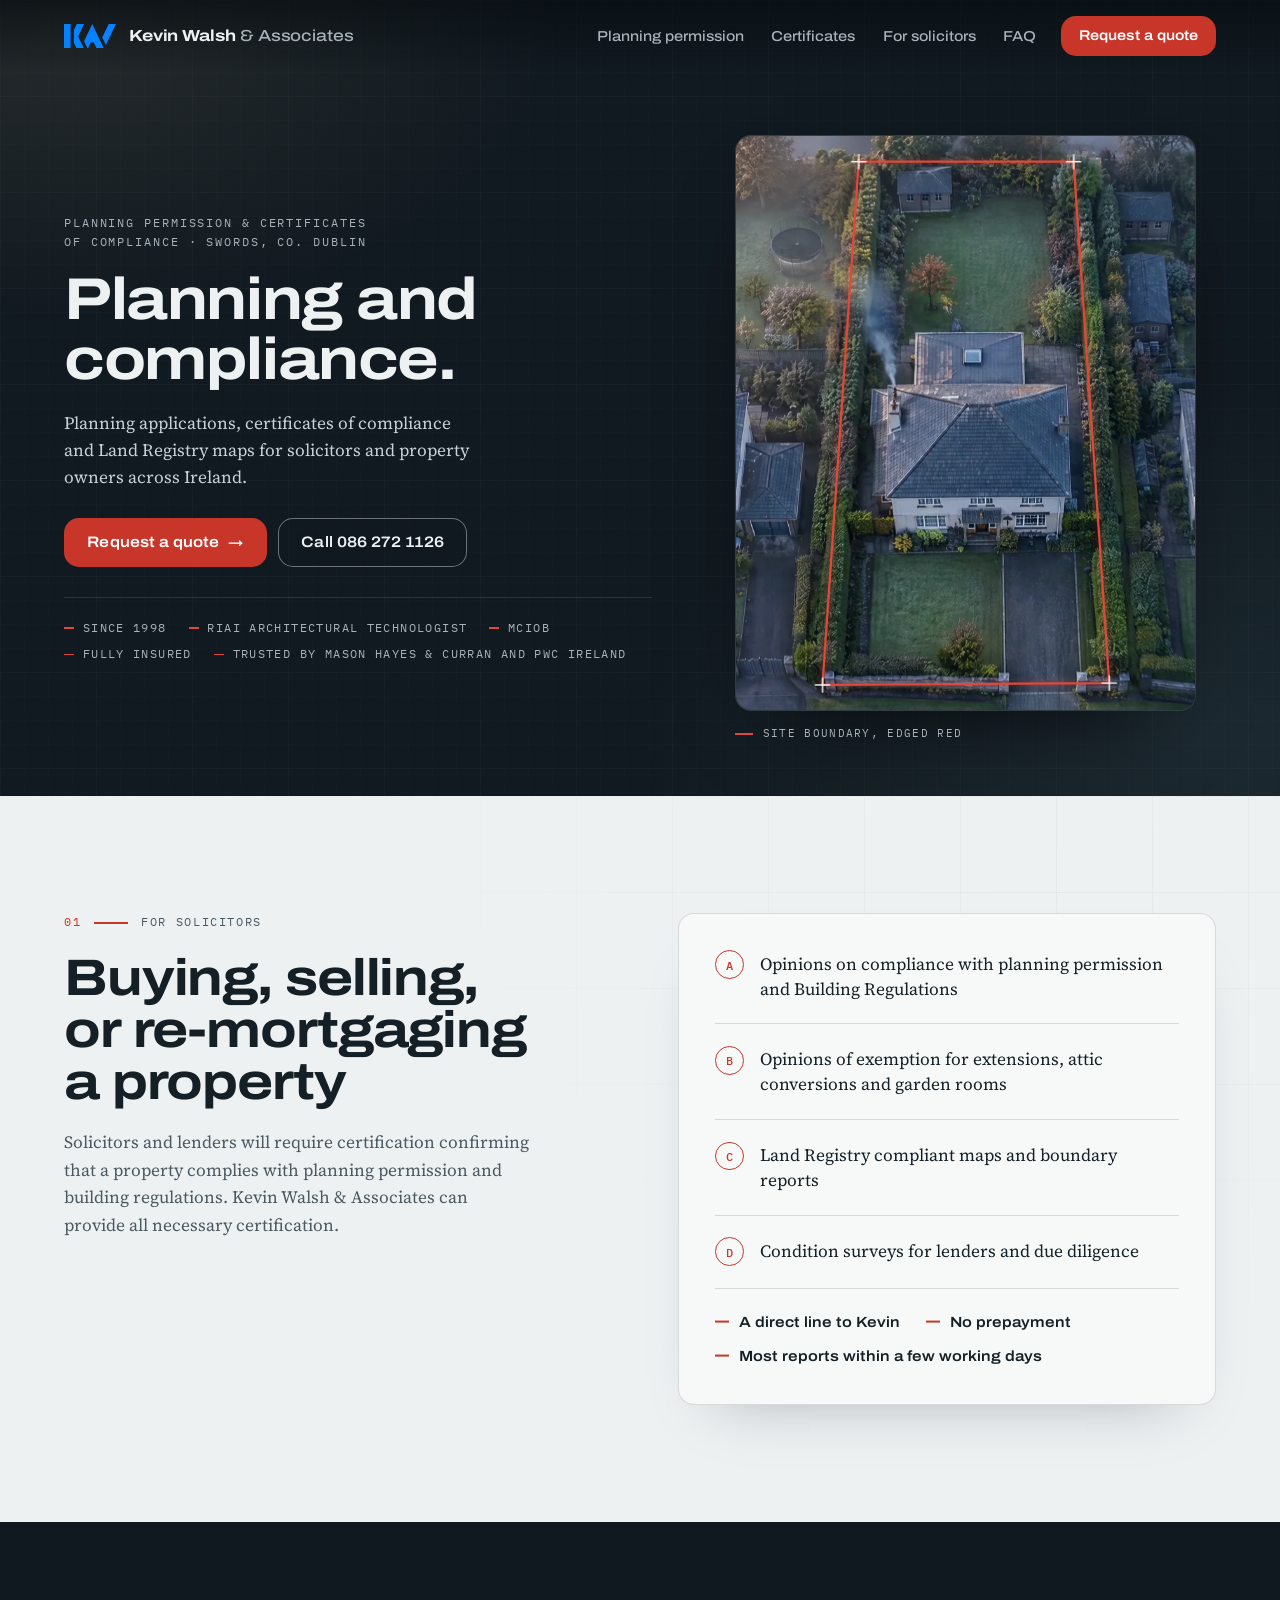
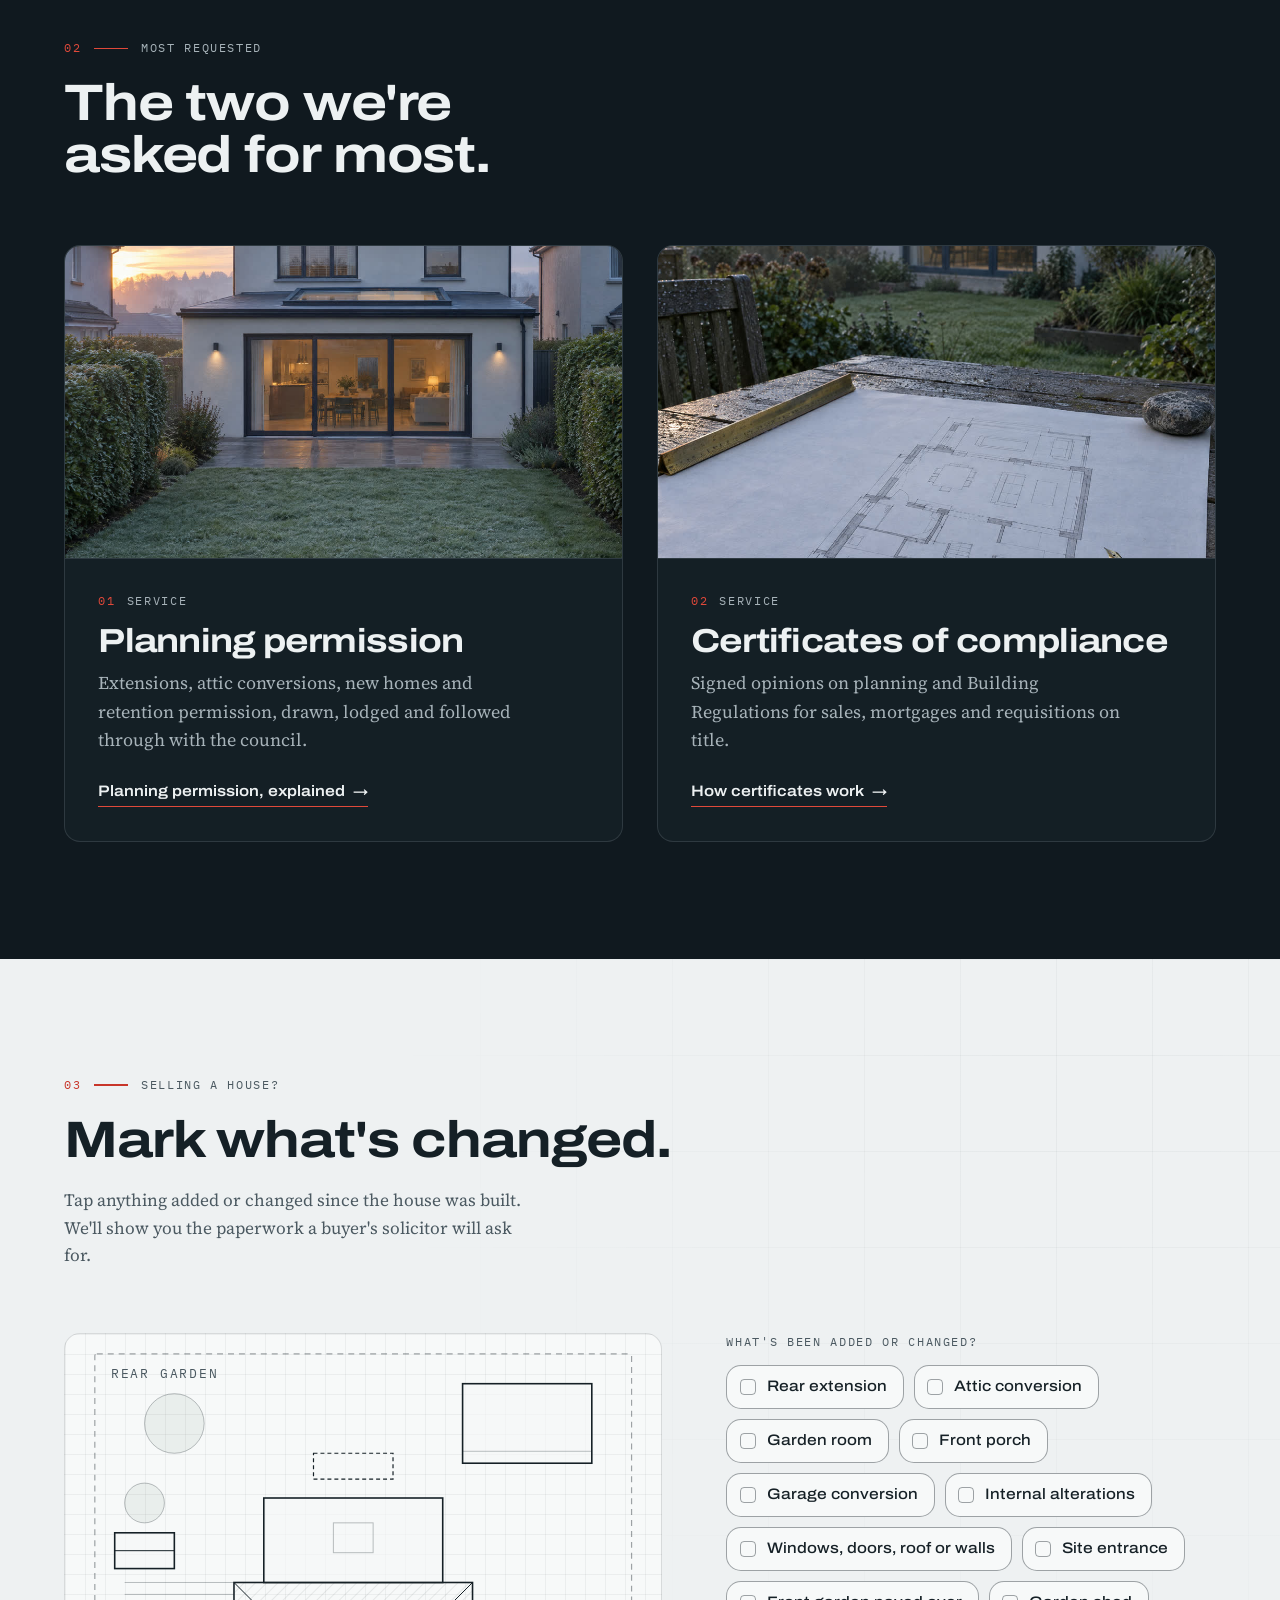
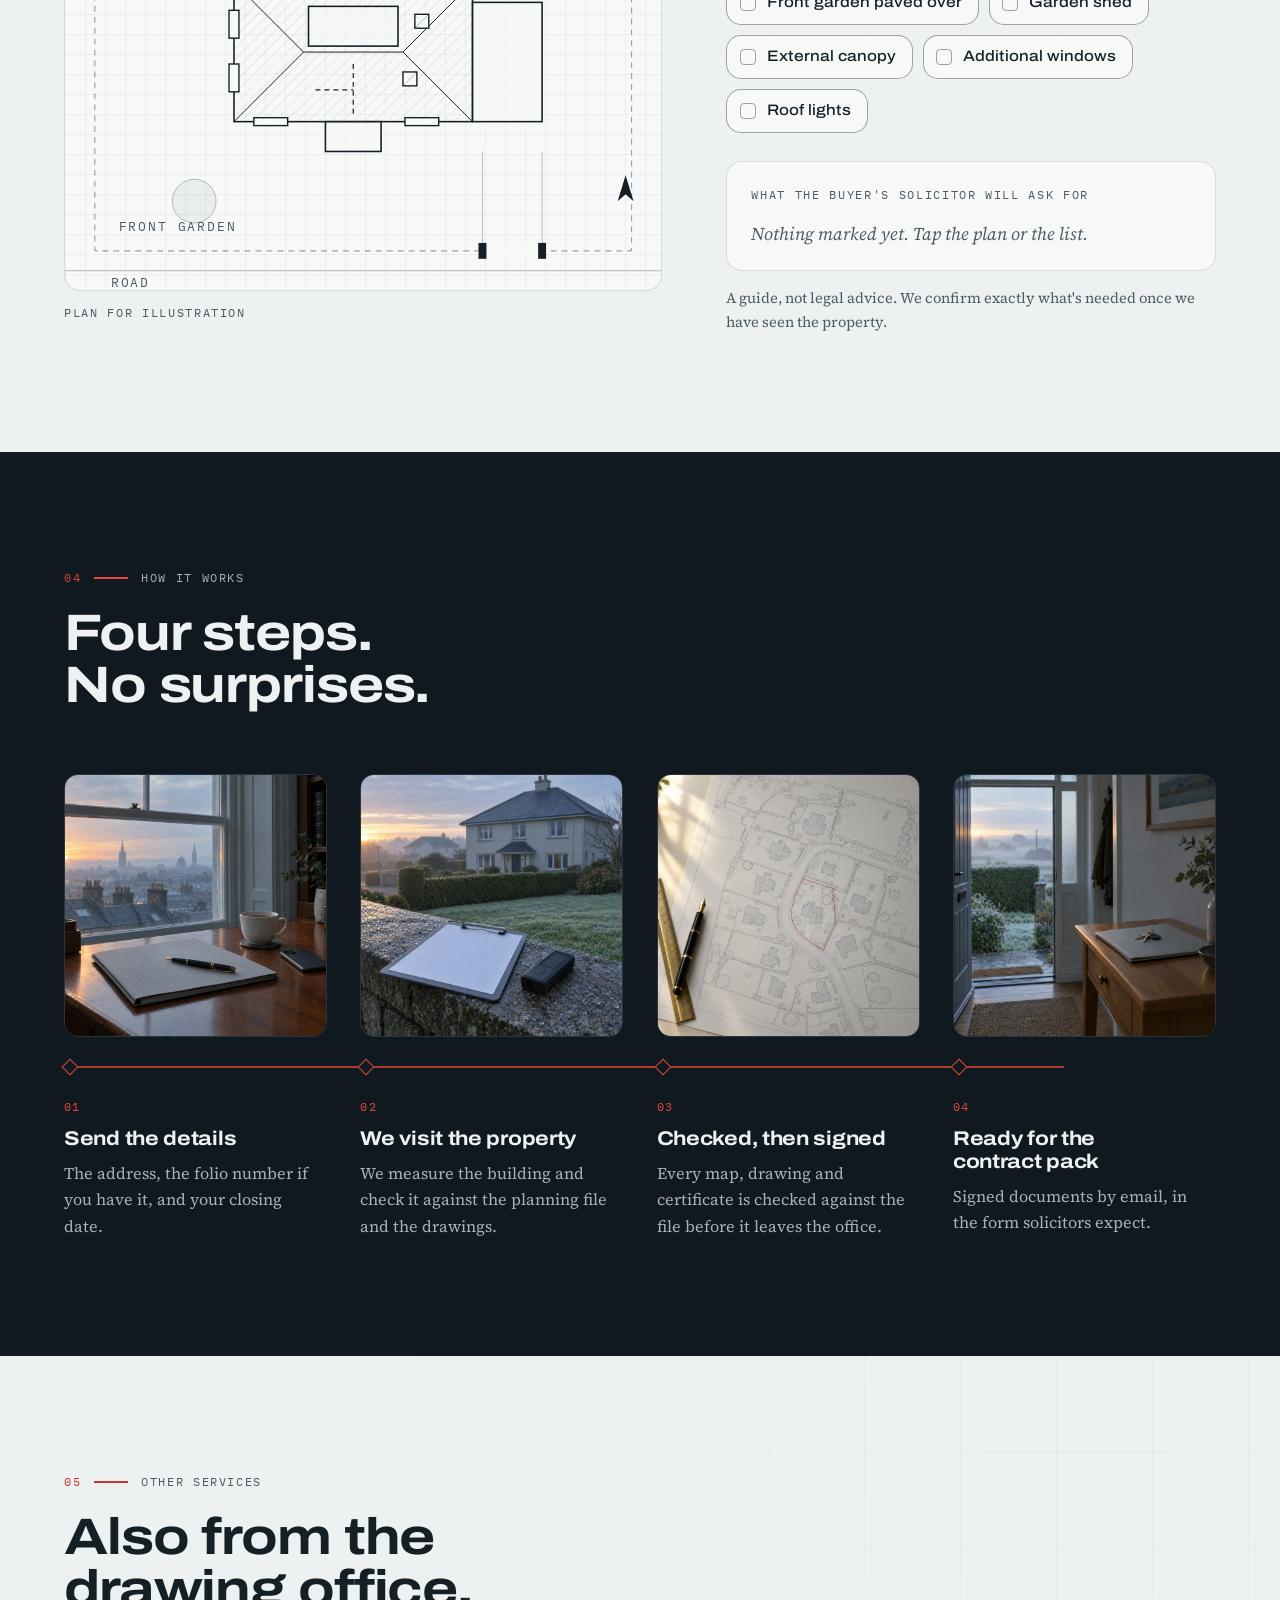
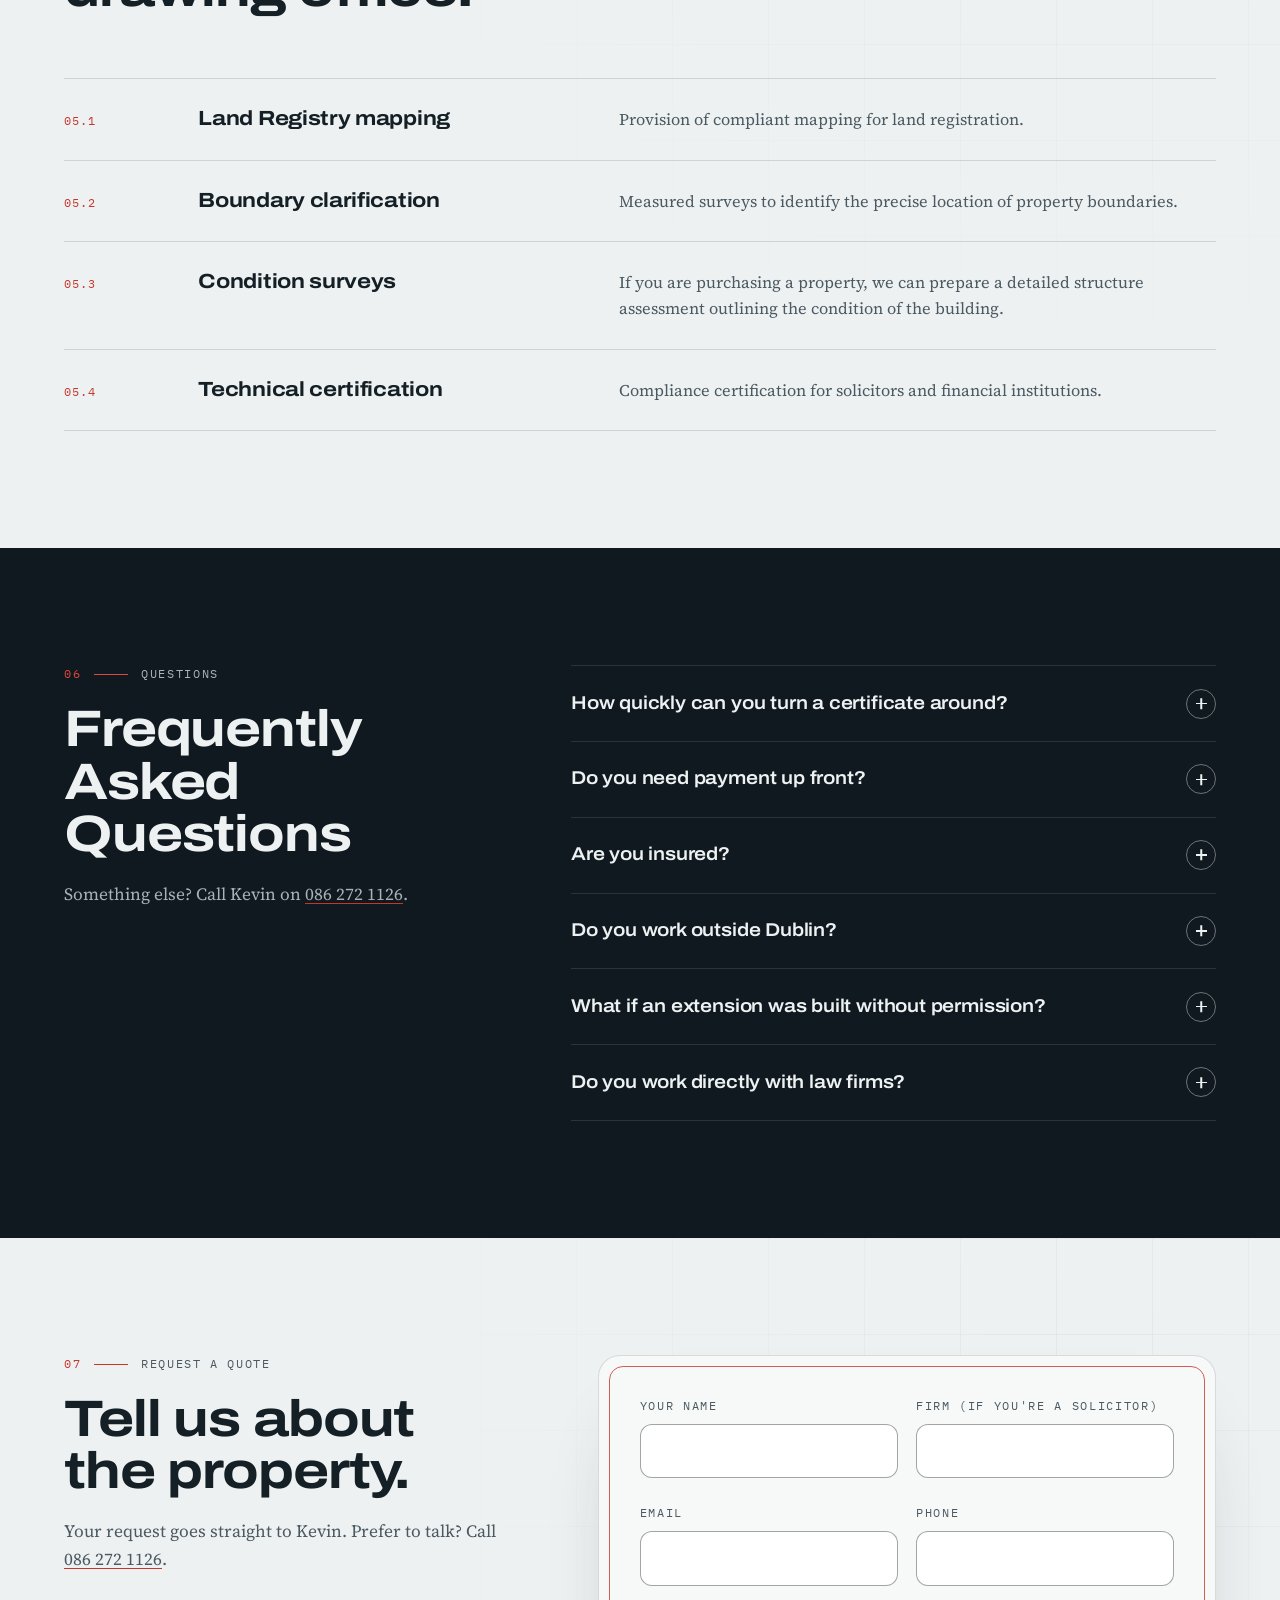
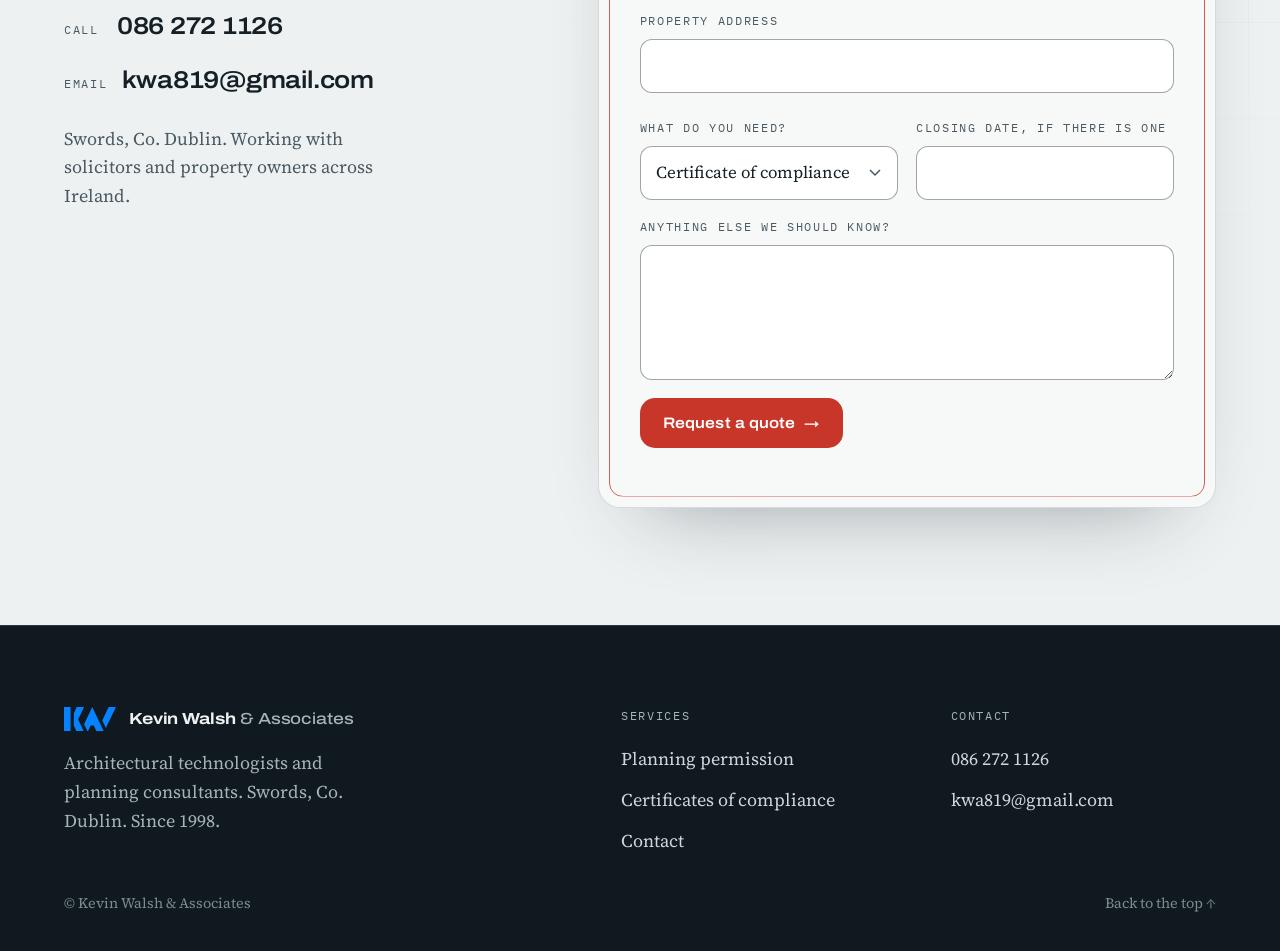
==== commit d07dc135: "Client copy notes: more formal wording across all pages, four more plan options - Home: solicitors i" ====
--- a/index.html
+++ b/index.html
@@ -47,8 +47,8 @@
 {"@type":"Question","name":"Do you need payment up front?","acceptedAnswer":{"@type":"Answer","text":"No. There's no prepayment. You get a clear quote before any work starts."}},
 {"@type":"Question","name":"Are you insured?","acceptedAnswer":{"@type":"Answer","text":"Yes. All work is carried out by Kevin, an RIAI Architectural Technologist and MCIOB, with full Professional Indemnity cover."}},
 {"@type":"Question","name":"Do you work outside Dublin?","acceptedAnswer":{"@type":"Answer","text":"Yes. We're based in Swords and work with solicitors and property owners across Ireland."}},
-{"@type":"Question","name":"What if an extension was built without permission?","acceptedAnswer":{"@type":"Answer","text":"It's common, and it's usually fixable. Depending on the work, the route is an opinion of exemption, retention permission, or small works on site. We explain the options in plain words."}},
-{"@type":"Question","name":"Do you work directly with law firms?","acceptedAnswer":{"@type":"Answer","text":"Yes. Firms including Mason Hayes & Curran and PwC Ireland have relied on our mapping and certificates for property transactions."}}]}
+{"@type":"Question","name":"What if an extension was built without permission?","acceptedAnswer":{"@type":"Answer","text":"It's common, and it's usually fixable. Depending on the work, the route is an opinion of exemption or application for retention permission. We explain the options in plain words."}},
+{"@type":"Question","name":"Do you work directly with law firms?","acceptedAnswer":{"@type":"Answer","text":"Yes. Firms including Mason Hayes & Curran and PwC Ireland have relied on our compliance certification and mapping."}}]}
 ]}
 </script>
 </head>
@@ -125,7 +125,7 @@
       <div class="sol-side rv">
         <p class="kicker label rc"><span class="num">01</span><span class="tick"></span>For solicitors</p>
         <h2 class="h2 rc" id="sol-h" style="--i:1">Buying, selling, or re-mortgaging a property</h2>
-        <p class="lede rc" style="--i:2">When a buyer's solicitor raises a requisition on planning or Building Regulations, you need a document that closes it, not a conversation that drags on. That's the work Kevin has done for law firms since 1998.</p>
+        <p class="lede rc" style="--i:2">Solicitors and lenders will require certification confirming that a property complies with planning permission and building regulations. Kevin Walsh &amp; Associates can provide all necessary certification.</p>
       </div>
       <div class="req rv">
         <ol class="req-list">
@@ -156,7 +156,6 @@
           <div class="panel-copy rc" style="--i:1">
             <p class="label"><span class="num">01</span>Service</p>
             <h3>Planning permission</h3>
-            <p class="tagline">From first survey to final grant.</p>
             <p>Extensions, attic conversions, new homes and retention permission, drawn, lodged and followed through with the council.</p>
             <span class="go">Planning permission, explained <span class="arr" aria-hidden="true">→</span></span>
           </div>
@@ -166,7 +165,6 @@
           <div class="panel-copy rc" style="--i:1">
             <p class="label"><span class="num">02</span>Service</p>
             <h3>Certificates of compliance</h3>
-            <p class="tagline">Proof the building matches the paperwork.</p>
             <p>Signed opinions on planning and Building Regulations for sales, mortgages and requisitions on title.</p>
             <span class="go">How certificates work <span class="arr" aria-hidden="true">→</span></span>
           </div>
@@ -253,6 +251,33 @@
               <rect class="p-pier" x="476" y="512" width="8" height="16"/>
               <path class="z-line" pathLength="1" d="M404 502 H496 V534 H404 Z"/>
             </g>
+            <g class="zone" data-z="shed">
+              <rect class="z-fill" x="50" y="200" width="60" height="36"/>
+              <rect class="p-wall" x="50" y="200" width="60" height="36"/>
+              <path class="p-roof" d="M50 218 H110"/>
+              <path class="z-line" pathLength="1" d="M44 194 H116 V242 H44 Z"/>
+            </g>
+            <g class="zone" data-z="canopy">
+              <rect class="z-fill" x="250" y="120" width="80" height="26"/>
+              <rect class="p-canopy" x="250" y="120" width="80" height="26"/>
+              <path class="z-line" pathLength="1" d="M244 114 H336 V152 H244 Z"/>
+            </g>
+            <g class="zone" data-z="windows">
+              <rect class="z-fill" x="184" y="380" width="46" height="18"/>
+              <rect class="z-fill" x="336" y="380" width="46" height="18"/>
+              <rect class="p-win" x="190" y="386" width="34" height="8"/>
+              <rect class="p-win" x="342" y="386" width="34" height="8"/>
+              <path class="z-line" pathLength="1" d="M182 378 H232 V400 H182 Z M334 378 H384 V400 H334 Z"/>
+            </g>
+            <g class="zone" data-z="rooflights">
+              <rect class="z-fill" x="348" y="278" width="22" height="22"/>
+              <rect class="z-fill" x="336" y="336" width="22" height="22"/>
+              <rect class="p-win" x="352" y="282" width="14" height="14"/>
+              <path class="p-soft" d="M352 296 L366 282"/>
+              <rect class="p-win" x="340" y="340" width="14" height="14"/>
+              <path class="p-soft" d="M340 354 L354 340"/>
+              <path class="z-line" pathLength="1" d="M346 276 H372 V302 H346 Z M334 334 H360 V360 H334 Z"/>
+            </g>
             <path class="p-north" d="M556 470 l8 -26 l8 26 l-8 -7 z"/>
           </svg>
           <p class="plan-note label rc" style="--i:1">Plan for illustration</p>
@@ -270,6 +295,10 @@
             <button type="button" class="tog" data-z="elements" aria-pressed="false"><span class="box" aria-hidden="true"></span>Windows, doors, roof or walls</button>
             <button type="button" class="tog" data-z="entrance" aria-pressed="false"><span class="box" aria-hidden="true"></span>Site entrance</button>
             <button type="button" class="tog" data-z="surface" aria-pressed="false"><span class="box" aria-hidden="true"></span>Front garden paved over</button>
+            <button type="button" class="tog" data-z="shed" aria-pressed="false"><span class="box" aria-hidden="true"></span>Garden shed</button>
+            <button type="button" class="tog" data-z="canopy" aria-pressed="false"><span class="box" aria-hidden="true"></span>External canopy</button>
+            <button type="button" class="tog" data-z="windows" aria-pressed="false"><span class="box" aria-hidden="true"></span>Additional windows</button>
+            <button type="button" class="tog" data-z="rooflights" aria-pressed="false"><span class="box" aria-hidden="true"></span>Roof lights</button>
           </fieldset>
 
           <div class="needs rc" style="--i:1">
@@ -285,10 +314,14 @@
               <li data-z="elements" hidden><strong>Changes to building elements</strong><span>New windows or doors, a new roof, or external insulation. An opinion on whether it needed planning, since changes to how the house looks can need permission, plus an opinion on Building Regulations.</span></li>
               <li data-z="entrance" hidden><strong>Changes to the site entrance</strong><span>Planning permission, or an opinion that it was exempt. Widening an entrance onto a public road usually needs permission, and dishing the kerb needs the council's consent.</span></li>
               <li data-z="surface" hidden><strong>Front garden paved over</strong><span>An opinion that it was exempt. Replacing grass with tarmac or concrete is often exempt on its own, but not when the entrance was widened to go with it.</span></li>
+              <li data-z="shed" hidden><strong>Garden shed</strong><span>An opinion that it was exempt from planning, or the permission for it.</span></li>
+              <li data-z="canopy" hidden><strong>External canopy</strong><span>An opinion that it was exempt from planning, or the permission for it.</span></li>
+              <li data-z="windows" hidden><strong>Additional windows</strong><span>An opinion on whether the new openings needed planning permission, plus an opinion on compliance with Building Regulations.</span></li>
+              <li data-z="rooflights" hidden><strong>Roof lights</strong><span>An opinion on whether they needed planning permission, plus an opinion on compliance with Building Regulations.</span></li>
             </ul>
             <a class="btn btn-red needs-cta" href="#quote" id="mark-cta" hidden>Request these certificates <span class="arr" aria-hidden="true">→</span></a>
           </div>
-          <p class="fine rc" style="--i:2">A guide, not legal advice. Kevin confirms exactly what's needed once he has seen the property.</p>
+          <p class="fine rc" style="--i:2">A guide, not legal advice. We confirm exactly what's needed once we have seen the property.</p>
         </div>
       </div>
     </div>
@@ -315,8 +348,8 @@
             <figure><img src="/assets/img/step-2-site-inspection.jpg" alt="" width="900" height="900" loading="lazy"></figure>
             <span class="node" aria-hidden="true"></span>
             <span class="n mono">02</span>
-            <h3>Kevin visits the property</h3>
-            <p>He measures the building and checks it against the planning file and the drawings.</p>
+            <h3>We visit the property</h3>
+            <p>We measure the building and check it against the planning file and the drawings.</p>
           </li>
           <li class="step rc" style="--i:2">
             <figure><img src="/assets/img/step-3-map-edged-red.jpg" alt="" width="900" height="900" loading="lazy"></figure>
@@ -345,10 +378,10 @@
         <h2 class="h2 rc" id="office-h" style="--i:1">Also from the drawing office.</h2>
       </header>
       <ol class="office-list rv">
-        <li class="rc"><span class="n mono">05.1</span><h3>Land Registry mapping</h3><p>Compliant maps for first registration, transfers of part and title corrections.</p></li>
-        <li class="rc" style="--i:1"><span class="n mono">05.2</span><h3>Boundary clarification</h3><p>Measured surveys and reports when a boundary on the ground and on the map disagree.</p></li>
-        <li class="rc" style="--i:2"><span class="n mono">05.3</span><h3>Condition surveys</h3><p>Clear reports on a building's condition for lenders, buyers and due diligence.</p></li>
-        <li class="rc" style="--i:3"><span class="n mono">05.4</span><h3>Technical certification</h3><p>Certificates and opinions for solicitors and financial institutions.</p></li>
+        <li class="rc"><span class="n mono">05.1</span><h3>Land Registry mapping</h3><p>Provision of compliant mapping for land registration.</p></li>
+        <li class="rc" style="--i:1"><span class="n mono">05.2</span><h3>Boundary clarification</h3><p>Measured surveys to identify the precise location of property boundaries.</p></li>
+        <li class="rc" style="--i:2"><span class="n mono">05.3</span><h3>Condition surveys</h3><p>If you are purchasing a property, we can prepare a detailed structure assessment outlining the condition of the building.</p></li>
+        <li class="rc" style="--i:3"><span class="n mono">05.4</span><h3>Technical certification</h3><p>Compliance certification for solicitors and financial institutions.</p></li>
       </ol>
     </div>
   </section>
@@ -358,7 +391,7 @@
     <div class="wrap faq-grid">
       <div class="faq-side rv">
         <p class="kicker label rc"><span class="num">06</span><span class="tick"></span>Questions</p>
-        <h2 class="h2 rc" id="faq-h" style="--i:1">Straight answers.</h2>
+        <h2 class="h2 rc" id="faq-h" style="--i:1">Frequently Asked Questions</h2>
         <p class="lede rc" style="--i:2">Something else? Call Kevin on <a href="tel:+353862721126">086 272 1126</a>.</p>
       </div>
       <div class="faq-list">
@@ -380,11 +413,11 @@
         </div>
         <div class="qa">
           <button class="qa-q" type="button" aria-expanded="false" aria-controls="qa5" id="qa5-q"><span>What if an extension was built without permission?</span><span class="pm" aria-hidden="true"></span></button>
-          <div class="qa-a" id="qa5" role="region" aria-labelledby="qa5-q"><div><p>It's common, and it's usually fixable. Depending on the work, the route is an opinion of exemption, retention permission, or small works on site. We explain the options in plain words.</p></div></div>
+          <div class="qa-a" id="qa5" role="region" aria-labelledby="qa5-q"><div><p>It's common, and it's usually fixable. Depending on the work, the route is an opinion of exemption or application for retention permission. We explain the options in plain words.</p></div></div>
         </div>
         <div class="qa">
           <button class="qa-q" type="button" aria-expanded="false" aria-controls="qa6" id="qa6-q"><span>Do you work directly with law firms?</span><span class="pm" aria-hidden="true"></span></button>
-          <div class="qa-a" id="qa6" role="region" aria-labelledby="qa6-q"><div><p>Yes. Firms including Mason Hayes &amp; Curran and PwC Ireland have relied on our mapping and certificates for property transactions.</p></div></div>
+          <div class="qa-a" id="qa6" role="region" aria-labelledby="qa6-q"><div><p>Yes. Firms including Mason Hayes &amp; Curran and PwC Ireland have relied on our compliance certification and mapping.</p></div></div>
         </div>
       </div>
     </div>
--- a/assets/css/site.css
+++ b/assets/css/site.css
@@ -212,8 +212,7 @@
 .panel-copy .label{display:flex;align-items:center;gap:.7rem}
 .panel-copy .label .num{color:var(--red-line)}
 .panel-copy h3{font-family:var(--f-display);font-stretch:118%;font-size:clamp(1.7rem,2.6vw,2.5rem);letter-spacing:-.022em;line-height:1.05;margin-top:.8rem}
-.panel-copy .tagline{font-family:var(--f-display);font-stretch:112%;font-weight:500;font-size:clamp(1.02rem,1.2vw,1.15rem);color:#d8dfe2;margin-top:.7rem}
-.panel-copy p:not(.label):not(.tagline){color:var(--t-ink-2);margin-top:.6rem;margin-bottom:1.5rem;max-width:48ch}
+.panel-copy p:not(.label){color:var(--t-ink-2);margin-top:.6rem;margin-bottom:1.5rem;max-width:48ch}
 .panel-copy .go{margin-top:auto;align-self:flex-start}
 .go{display:inline-flex;align-items:center;gap:.5rem;font-family:var(--f-display);font-stretch:112%;font-weight:600;font-size:.95rem;padding-bottom:3px;border-bottom:1.5px solid var(--red-line)}
 .go .arr{transition:transform .45s var(--ease-out)}
@@ -238,6 +237,7 @@
 .p-part{fill:none;stroke:var(--t-paper);stroke-width:1.2;stroke-dasharray:5 4}
 .p-win{fill:var(--paper-3);stroke:var(--t-paper);stroke-width:1.4}
 .p-gap{fill:var(--paper-3)}
+.p-canopy{fill:rgba(247,249,249,.5);stroke:var(--t-paper);stroke-width:1.2;stroke-dasharray:4 3}
 .p-pier{fill:var(--t-paper)}
 .pave-dot{fill:rgba(21,32,38,.38)}
 .z-pave{fill:url(#pave);opacity:0;transition:opacity .6s var(--ease-out)}
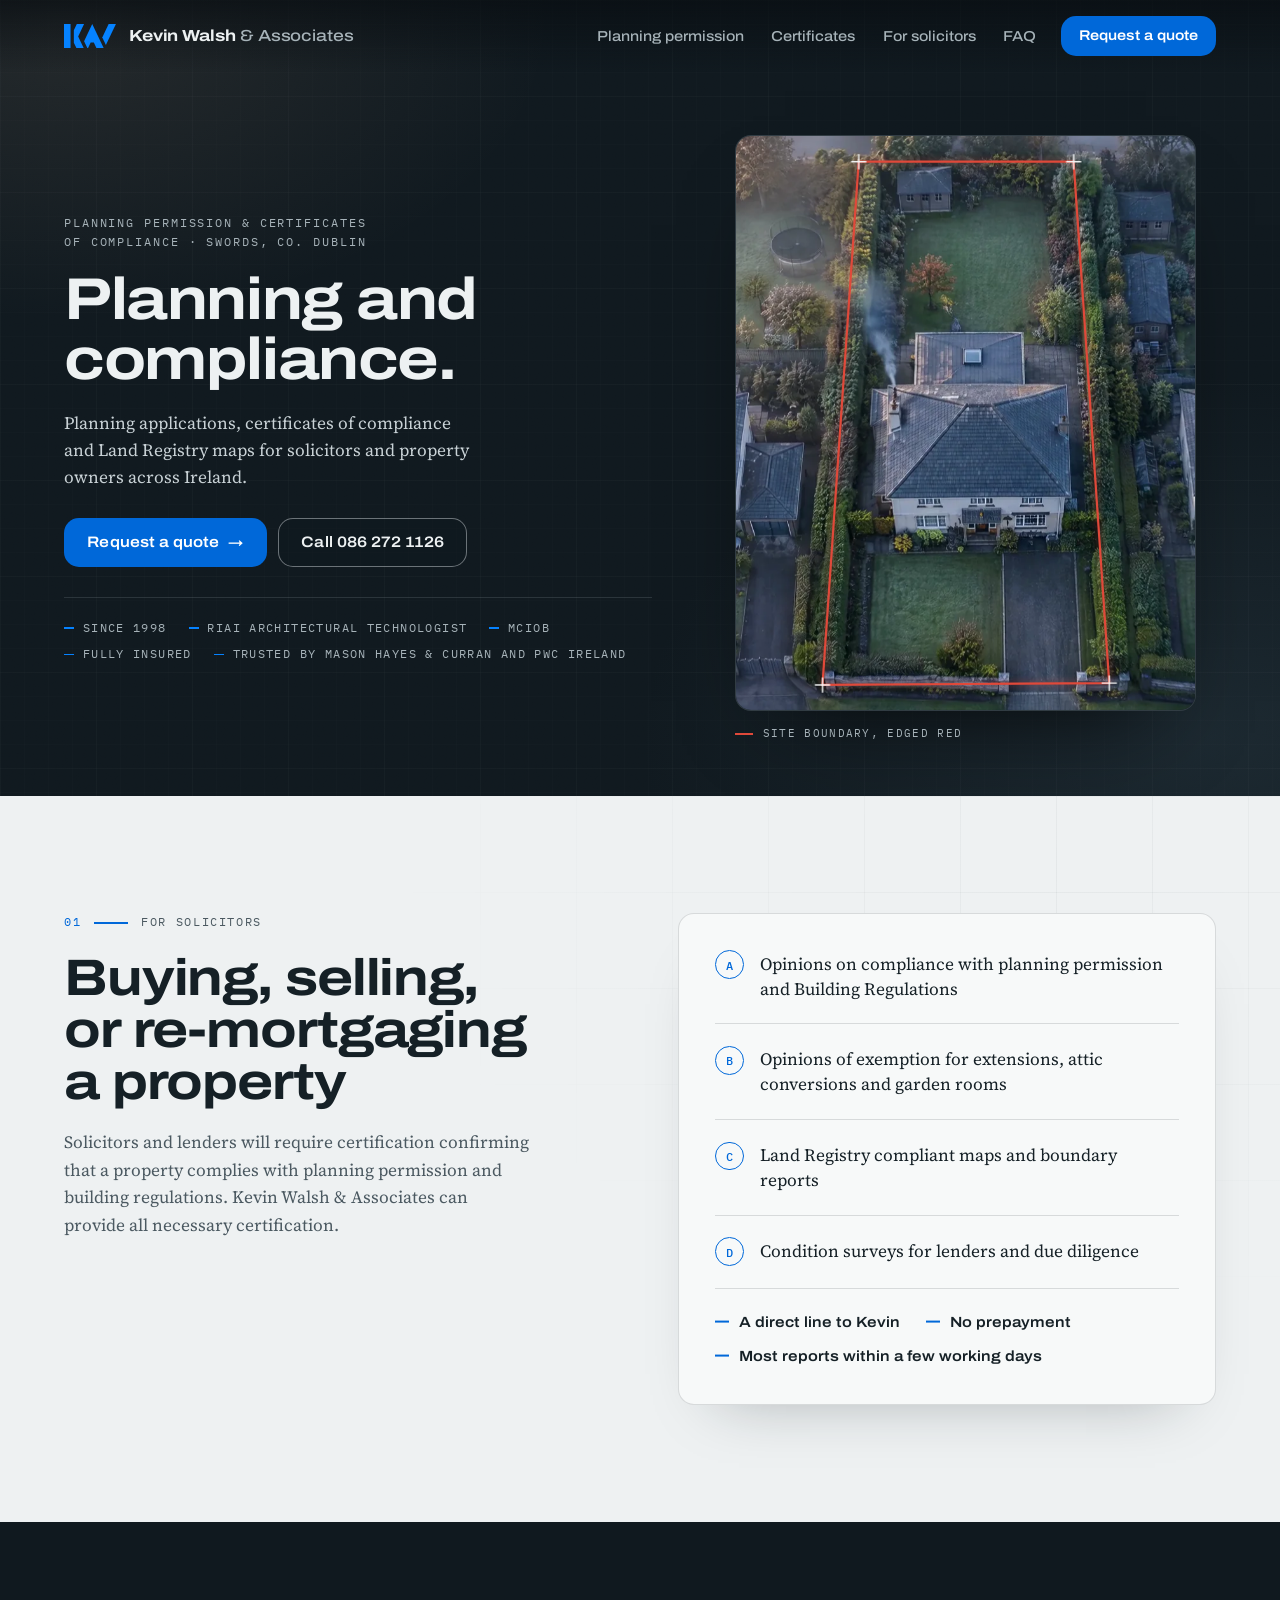
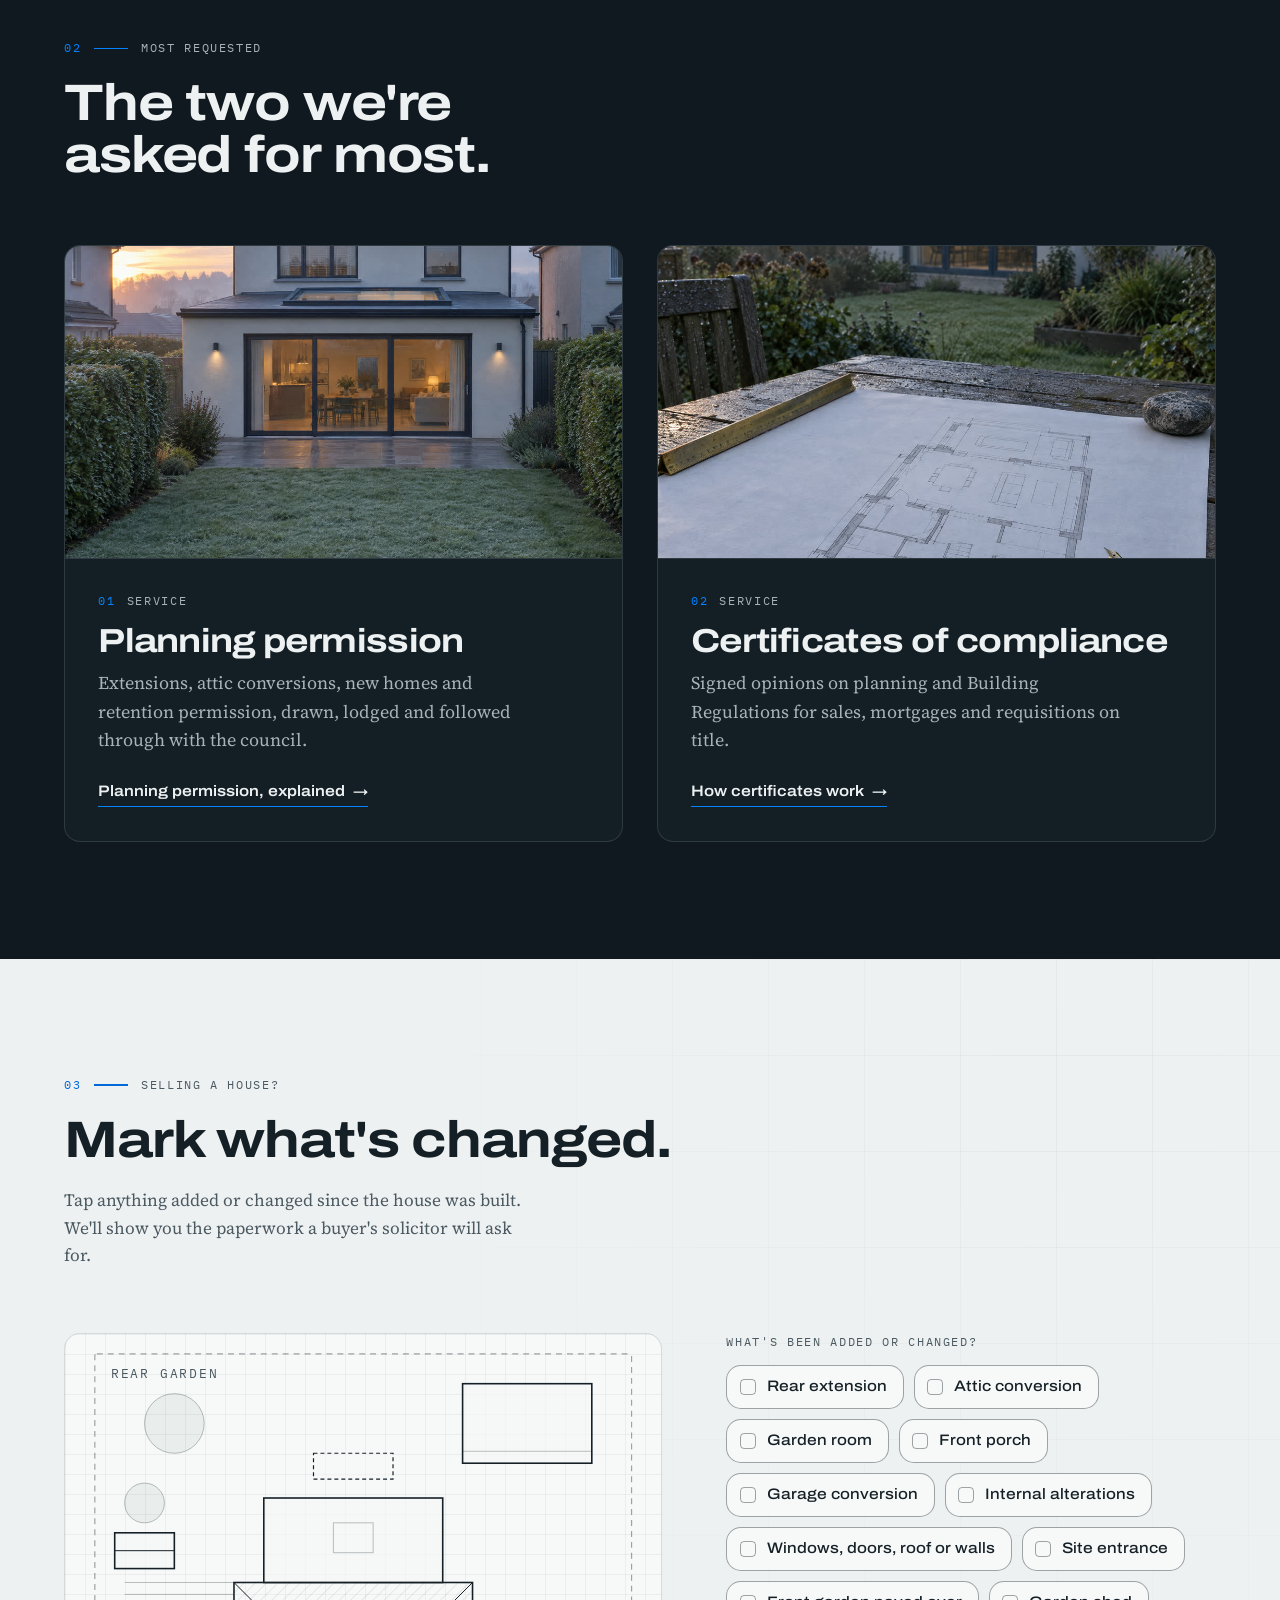
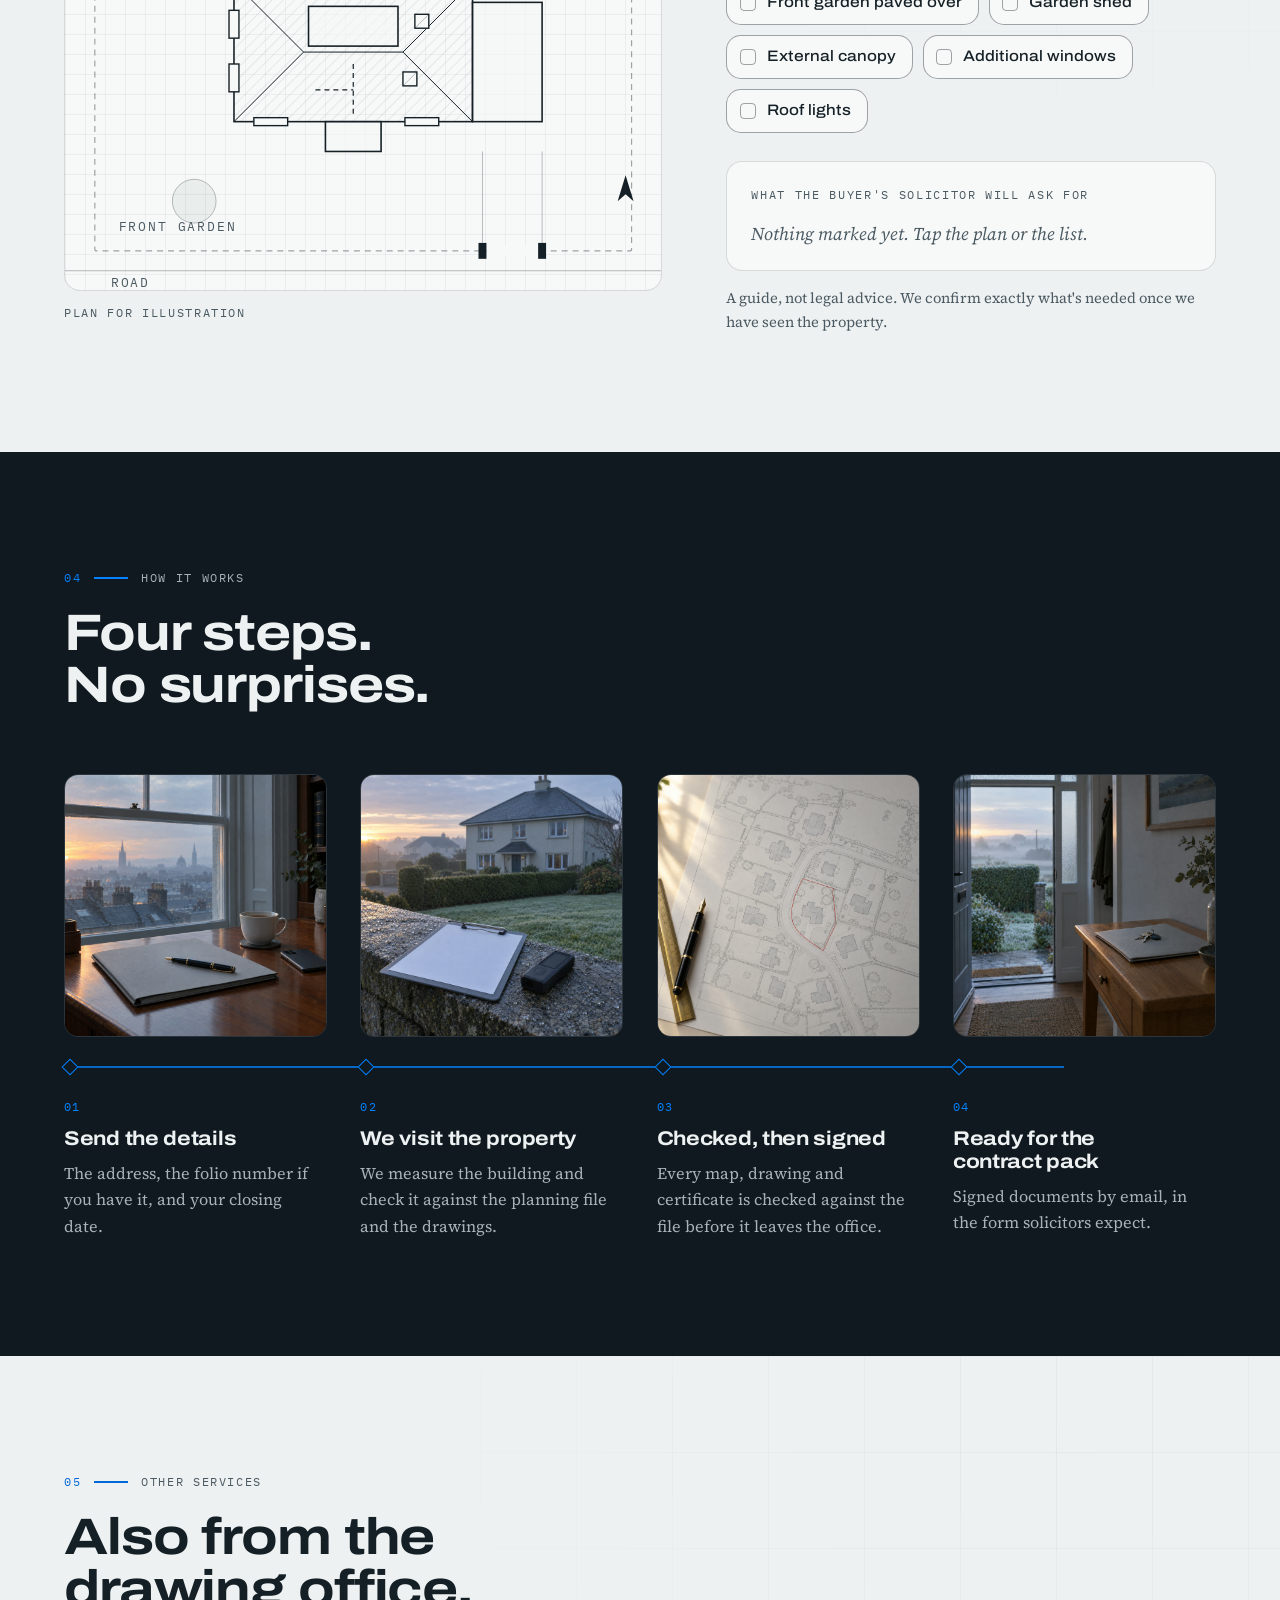
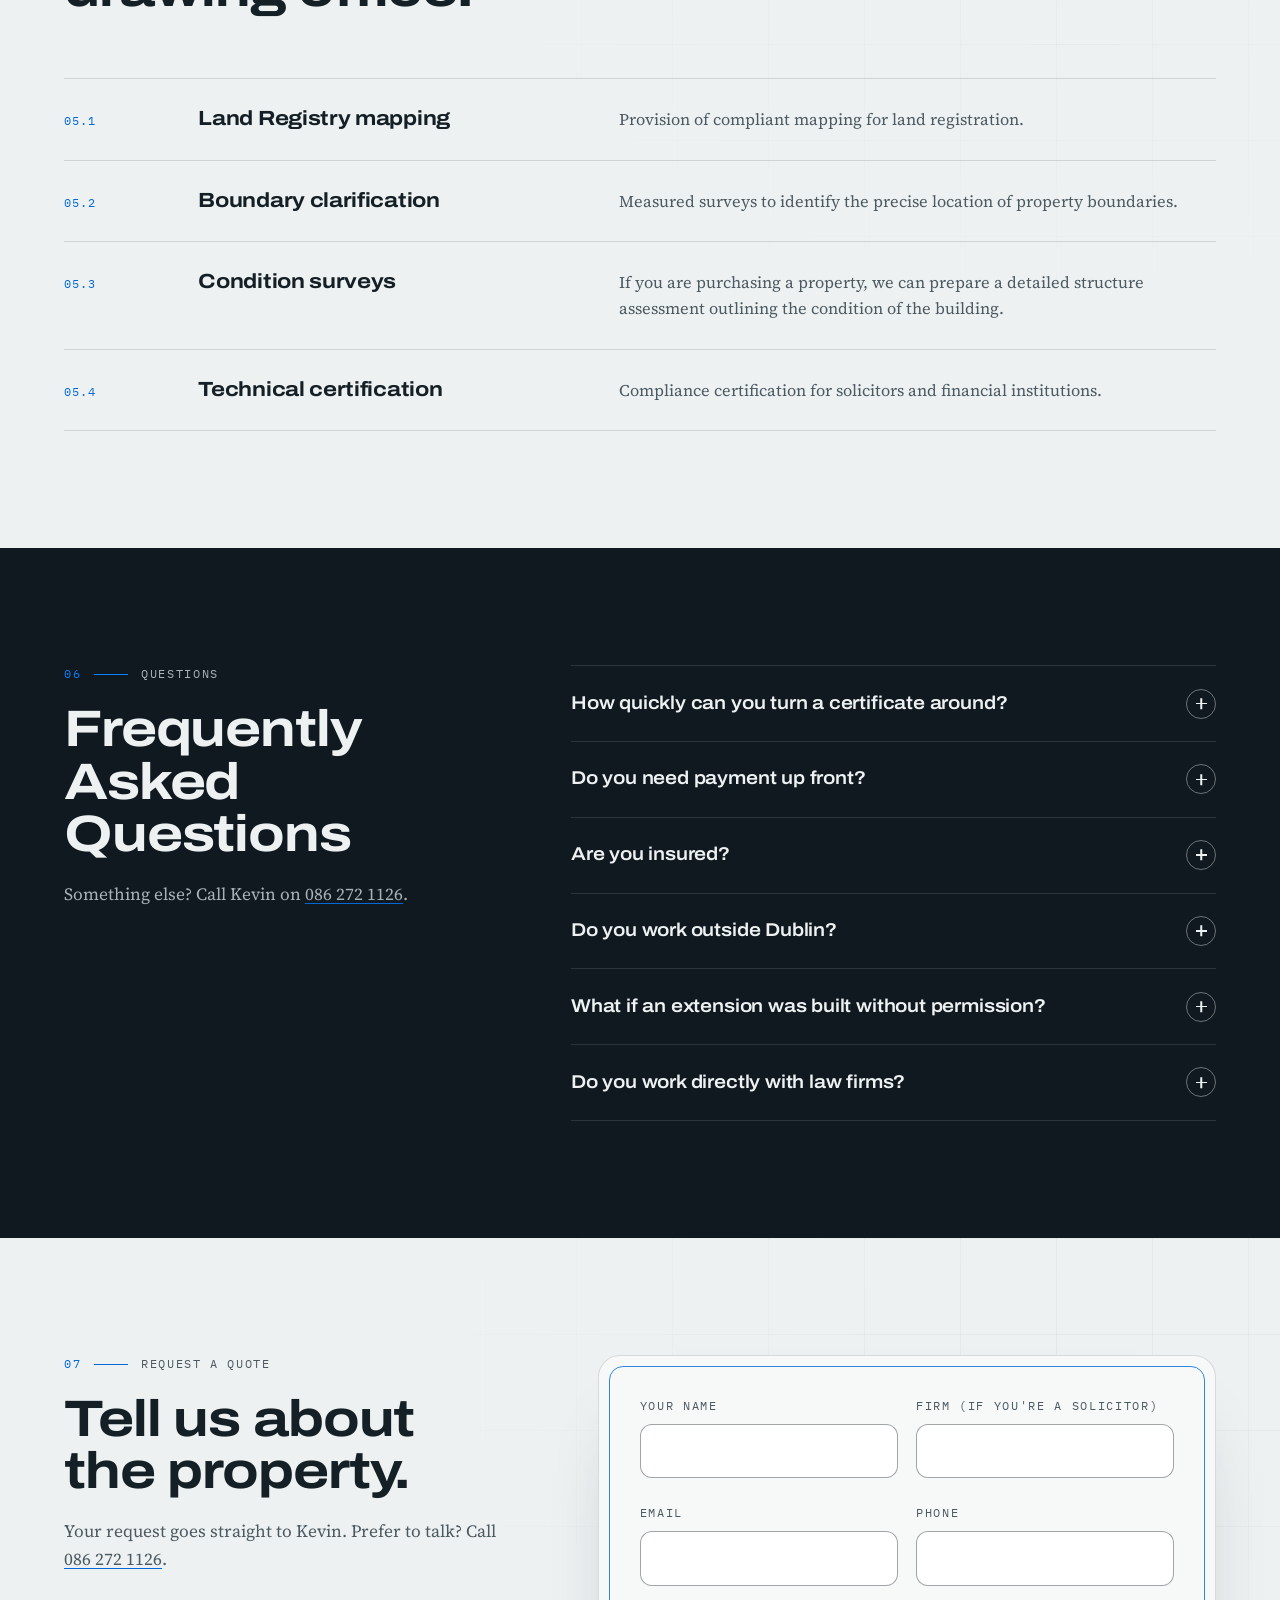
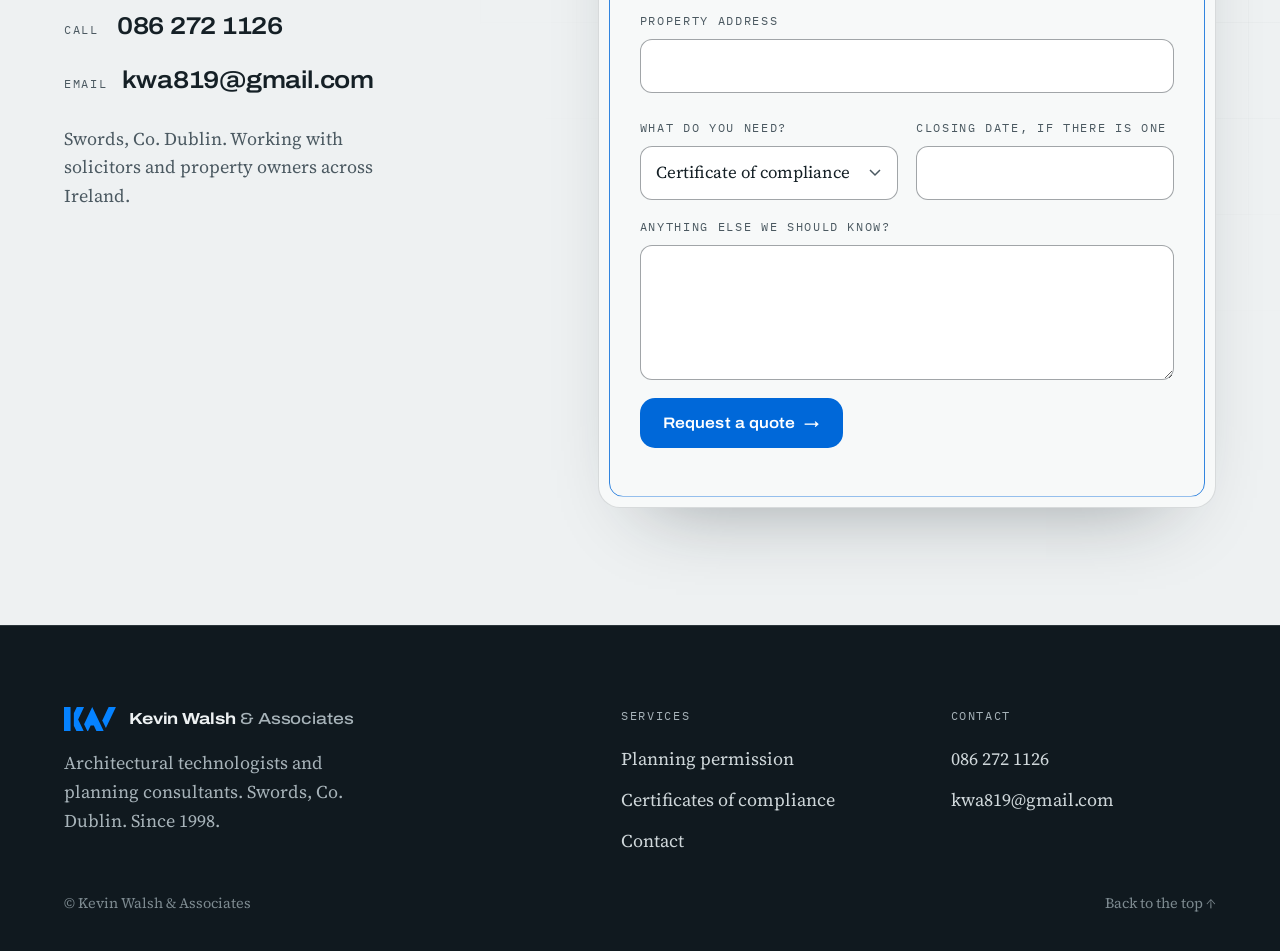
==== commit 9b5e01fb: "Accents: logo blue replaces red across the site - Buttons, underlines, ticks, numbers, outlines, foc" ====
--- a/index.html
+++ b/index.html
@@ -75,7 +75,7 @@
     </ul>
   </nav>
   <a class="nav-phone" href="tel:+353862721126"><span class="label">Call</span>086 272 1126</a>
-  <a class="btn btn-red nav-cta" href="#quote">Request a quote</a>
+  <a class="btn btn-accent nav-cta" href="#quote">Request a quote</a>
   <button class="menu-btn" type="button" aria-expanded="false" aria-controls="mobile-menu">Menu</button>
 </header>
 <div class="mobile-menu" id="mobile-menu" hidden>
@@ -84,7 +84,7 @@
   <a href="#solicitors">For solicitors</a>
   <a href="#faq">FAQ</a>
   <a class="mm-phone" href="tel:+353862721126">Call 086 272 1126</a>
-  <a class="btn btn-red" href="#quote">Request a quote</a>
+  <a class="btn btn-accent" href="#quote">Request a quote</a>
 </div>
 
 <main id="main" tabindex="-1">
@@ -95,7 +95,7 @@
         <h1 id="hero-h1"><span class="kicker mono">Planning permission &amp; certificates of compliance · Swords, Co. Dublin</span><span class="statement">Planning and compliance.</span></h1>
         <p class="hs-sub">Planning applications, certificates of compliance and Land Registry maps for solicitors and property owners across Ireland.</p>
         <div class="band-cta">
-          <a class="btn btn-red" href="#quote">Request a quote <span class="arr" aria-hidden="true">→</span></a>
+          <a class="btn btn-accent" href="#quote">Request a quote <span class="arr" aria-hidden="true">→</span></a>
           <a class="btn btn-ghost" href="tel:+353862721126">Call 086 272 1126</a>
         </div>
         <ul class="creds">
@@ -319,7 +319,7 @@
               <li data-z="windows" hidden><strong>Additional windows</strong><span>An opinion on whether the new openings needed planning permission, plus an opinion on compliance with Building Regulations.</span></li>
               <li data-z="rooflights" hidden><strong>Roof lights</strong><span>An opinion on whether they needed planning permission, plus an opinion on compliance with Building Regulations.</span></li>
             </ul>
-            <a class="btn btn-red needs-cta" href="#quote" id="mark-cta" hidden>Request these certificates <span class="arr" aria-hidden="true">→</span></a>
+            <a class="btn btn-accent needs-cta" href="#quote" id="mark-cta" hidden>Request these certificates <span class="arr" aria-hidden="true">→</span></a>
           </div>
           <p class="fine rc" style="--i:2">A guide, not legal advice. We confirm exactly what's needed once we have seen the property.</p>
         </div>
@@ -457,7 +457,7 @@
         <label class="field full rc" style="--i:7"><span class="label">Anything else we should know?</span><textarea name="message" rows="4"></textarea></label>
         <input class="hp" type="text" name="_gotcha" tabindex="-1" autocomplete="off" aria-hidden="true">
         <div class="submit-row full rc" style="--i:8">
-          <button class="btn btn-red" type="submit">Request a quote <span class="arr" aria-hidden="true">→</span></button>
+          <button class="btn btn-accent" type="submit">Request a quote <span class="arr" aria-hidden="true">→</span></button>
         </div>
         <p class="form-status full" role="status" aria-live="polite"></p>
         <div class="form-done" hidden>
--- a/assets/css/site.css
+++ b/assets/css/site.css
@@ -8,10 +8,11 @@
   --paper:#eef1f2;
   --paper-2:#e2e7e9;
   --paper-3:#f7f9f9;
-  --red:#c8362a;
-  --red-hover:#a92b20;
-  --red-muted:rgba(200,54,42,.26);
-  --red-line:#e0493a;             /* the boundary line over footage and on ink: a touch brighter */
+  --accent:#0068d9;               /* the logo blue, one step deeper: buttons with white text and small text on paper (4.5:1+) */
+  --accent-hover:#0056b3;
+  --accent-muted:rgba(5,130,255,.26);
+  --accent-line:#0582ff;          /* the logo blue exactly: lines, ticks and labels on ink */
+  --boundary:#e0493a;             /* the plot's site boundary stays red: the planning-map convention */
   --blue:#0582ff;                 /* the KWA mark only */
   --warm:#d9b99a;                 /* the dawn edge, whisper level */
 
@@ -53,11 +54,11 @@
 .page-h1,.hero h1 .statement{text-wrap:balance}
 ul,ol{margin:0;padding:0;list-style:none}
 figure{margin:0}
-::selection{background:rgba(200,54,42,.3);color:inherit}
-:focus-visible{outline:2px solid var(--red-line);outline-offset:3px;border-radius:6px}
+::selection{background:rgba(0,104,217,.3);color:inherit}
+:focus-visible{outline:2px solid var(--accent-line);outline-offset:3px;border-radius:6px}
 
 .sr-only{position:absolute!important;width:1px;height:1px;padding:0;margin:-1px;overflow:hidden;clip:rect(0,0,0,0);white-space:nowrap;border:0}
-.skip{position:fixed;left:16px;top:-80px;z-index:100;background:var(--red);color:#fff;padding:.7rem 1rem;border-radius:var(--btn-radius);font-family:var(--f-display);font-weight:600;text-decoration:none;transition:top .3s var(--ease-out)}
+.skip{position:fixed;left:16px;top:-80px;z-index:100;background:var(--accent);color:#fff;padding:.7rem 1rem;border-radius:var(--btn-radius);font-family:var(--f-display);font-weight:600;text-decoration:none;transition:top .3s var(--ease-out)}
 .skip:focus{top:16px}
 
 .mono{font-family:var(--f-mono)}
@@ -67,8 +68,8 @@
 
 /* ---------- Buttons (15px radius, always) ---------- */
 .btn{display:inline-flex;align-items:center;justify-content:center;gap:.55rem;padding:.95rem 1.4rem;border-radius:var(--btn-radius);font-family:var(--f-display);font-stretch:112%;font-weight:600;font-size:.95rem;line-height:1.1;letter-spacing:.005em;text-decoration:none;border:1px solid transparent;cursor:pointer;text-shadow:none;position:relative;transition:transform .45s var(--ease-out),background-color .35s var(--ease-out),border-color .35s var(--ease-out),color .35s var(--ease-out),box-shadow .45s var(--ease-out)}
-.btn-red{background:var(--red);color:#fff}
-.btn-red:hover{background:var(--red-hover);transform:translateY(-2px);box-shadow:0 12px 30px -12px rgba(200,54,42,.7)}
+.btn-accent{background:var(--accent);color:#fff}
+.btn-accent:hover{background:var(--accent-hover);transform:translateY(-2px);box-shadow:0 12px 30px -12px rgba(0,104,217,.7)}
 .btn-ghost{background:rgba(16,25,31,.42);border-color:var(--hair-ink-strong);color:var(--t-ink);-webkit-backdrop-filter:blur(8px);backdrop-filter:blur(8px)}
 .btn-ghost:hover{border-color:var(--t-ink);transform:translateY(-2px)}
 .btn .arr{transition:transform .45s var(--ease-out)}
@@ -101,7 +102,7 @@
 .nav>nav{margin-left:auto}
 .nav-links{display:flex;gap:1.7rem}
 .nav-links a{position:relative;white-space:nowrap;text-decoration:none;font-family:var(--f-display);font-stretch:112%;font-size:.9rem;font-weight:500;color:var(--t-ink-2);padding:.4rem 0;transition:color .3s var(--ease-out)}
-.nav-links a::after{content:"";position:absolute;left:0;right:0;bottom:0;height:1.5px;background:var(--red-line);transform:scaleX(0);transform-origin:right;transition:transform .45s var(--ease-out)}
+.nav-links a::after{content:"";position:absolute;left:0;right:0;bottom:0;height:1.5px;background:var(--accent-line);transform:scaleX(0);transform-origin:right;transition:transform .45s var(--ease-out)}
 .nav-links a:hover,.nav-links a[aria-current="page"]{color:var(--t-ink)}
 .nav-links a:hover::after,.nav-links a[aria-current="page"]::after{transform:scaleX(1);transform-origin:left}
 .nav-phone{display:flex;align-items:baseline;gap:.5rem;text-decoration:none;font-family:var(--f-display);font-stretch:112%;font-weight:600;font-size:.95rem;white-space:nowrap}
@@ -132,10 +133,11 @@
 .plate{position:relative;height:min(64svh,590px);aspect-ratio:722/902;max-width:100%;border-radius:var(--radius);overflow:hidden;background:var(--ink-2);border:1px solid var(--hair-ink);box-shadow:0 40px 90px -50px rgba(0,0,0,.9)}
 .plate img{position:absolute;inset:0;width:100%;height:100%;object-fit:cover}
 .plate-line{position:absolute;inset:0;width:100%;height:100%;overflow:visible}
-.rl-path{fill:none;stroke:var(--red-line);stroke-width:2.2px;vector-effect:non-scaling-stroke;stroke-linejoin:miter;stroke-dasharray:1;stroke-dashoffset:0;filter:drop-shadow(0 0 6px rgba(224,73,58,.55))}
+.rl-path{fill:none;stroke:var(--boundary);stroke-width:2.2px;vector-effect:non-scaling-stroke;stroke-linejoin:miter;stroke-dasharray:1;stroke-dashoffset:0;filter:drop-shadow(0 0 6px rgba(224,73,58,.55))}
 .rl-ticks path{fill:none;stroke:#f3f5f6;stroke-width:1.4px;vector-effect:non-scaling-stroke}
 .chip{background:rgba(12,19,24,.6);border:1px solid rgba(167,179,185,.28);border-radius:10px;-webkit-backdrop-filter:blur(10px);backdrop-filter:blur(10px);text-shadow:0 1px 3px rgba(6,11,15,.85)}
-.sw{width:18px;height:2px;background:var(--red-line);flex:none}
+.sw{width:18px;height:2px;background:var(--accent-line);flex:none}
+.plate-cap .sw{background:var(--boundary)}
 .plate-cap{display:flex;align-items:center;gap:.6rem;font-size:.68rem;letter-spacing:.12em}
 
 /* the load entrance, the hero's only motion: the words rise once, then the red line draws round the plot */
@@ -174,15 +176,15 @@
 .sec.paper.live::before{animation:gridDrift 140s linear -40s infinite}
 .sec.paper .label{color:var(--t-paper-2)}
 .kicker{display:flex;align-items:center;gap:.8rem}
-.kicker .num{color:var(--red-line)}
-.sec.paper .kicker .num{color:var(--red)}
-.kicker .tick{width:34px;height:1.5px;background:var(--red-line);transform:scaleX(0);transform-origin:left;transition:transform 1.1s var(--ease-out) .35s}
-.sec.paper .kicker .tick{background:var(--red)}
+.kicker .num{color:var(--accent-line)}
+.sec.paper .kicker .num{color:var(--accent)}
+.kicker .tick{width:34px;height:1.5px;background:var(--accent-line);transform:scaleX(0);transform-origin:left;transition:transform 1.1s var(--ease-out) .35s}
+.sec.paper .kicker .tick{background:var(--accent)}
 .rv.in .kicker .tick,.kicker.in .tick{transform:scaleX(1)}
 .h2{font-family:var(--f-display);font-stretch:118%;font-weight:700;font-size:clamp(2rem,4vw,3.7rem);line-height:1.02;letter-spacing:-.022em;max-width:17ch;margin-top:1.2rem}
 .lede{color:var(--t-ink-2);font-size:clamp(1.08rem,1.3vw,1.25rem);line-height:1.6;max-width:52ch;margin-top:1.3rem}
 .sec.paper .lede{color:var(--t-paper-2)}
-.lede a{color:inherit;text-decoration-color:var(--red);text-underline-offset:3px;white-space:nowrap}
+.lede a{color:inherit;text-decoration-color:var(--accent);text-underline-offset:3px;white-space:nowrap}
 .sec-head{margin-bottom:clamp(44px,7vh,76px)}
 .fine{font-size:.92rem;color:var(--t-ink-2)}
 .sec.paper .fine{color:var(--t-paper-2)}
@@ -194,27 +196,27 @@
 .req-list{counter-reset:r}
 .req-list li{display:grid;grid-template-columns:auto 1fr;gap:1rem;align-items:baseline;padding:1.35rem 0;border-bottom:1px solid var(--hair-paper);font-size:1.08rem;line-height:1.45}
 .req-list li:first-child{padding-top:0}
-.rq{display:inline-grid;place-items:center;width:1.8rem;height:1.8rem;border-radius:50%;border:1.5px solid var(--red);color:var(--red);font-size:.78rem;font-weight:500}
+.rq{display:inline-grid;place-items:center;width:1.8rem;height:1.8rem;border-radius:50%;border:1.5px solid var(--accent);color:var(--accent);font-size:.78rem;font-weight:500}
 .promise{display:flex;flex-wrap:wrap;gap:10px 26px;margin-top:1.4rem}
 .promise li{display:flex;align-items:baseline;gap:.6rem;font-family:var(--f-display);font-stretch:112%;font-weight:600;font-size:.92rem}
-.promise li::before{content:"";width:14px;height:2px;background:var(--red);flex:none;transform:translateY(-.3em)}
+.promise li::before{content:"";width:14px;height:2px;background:var(--accent);flex:none;transform:translateY(-.3em)}
 
 /* ---------- 03 The two we're asked for most ---------- */
 .panels{display:grid;grid-template-columns:repeat(2,minmax(0,1fr));gap:clamp(20px,2.6vw,36px);align-items:stretch}
 .panel{display:flex;flex-direction:column;text-decoration:none;color:inherit;background:rgba(23,34,41,.72);border:1px solid var(--hair-ink);border-radius:var(--radius);overflow:hidden;transition:border-color .5s var(--ease-out),transform .6s var(--ease-out)}
-.panel:hover{border-color:rgba(224,73,58,.45);transform:translateY(-3px)}
+.panel:hover{border-color:rgba(5,130,255,.45);transform:translateY(-3px)}
 .panel figure{position:relative;overflow:hidden;aspect-ratio:16/9;border-bottom:1px solid var(--hair-ink)}
 .panel figure img{width:100%;height:100%;object-fit:cover;object-position:center 58%;transform:scale(1.03);transition:transform 1.4s var(--ease-out)}
 .panel:hover figure img{transform:scale(1.07)}
-.edge{position:absolute;inset:14px;border:1.5px solid var(--red-line);border-radius:6px;clip-path:inset(0 100% 100% 0);transition:clip-path 1.1s var(--ease-io);pointer-events:none;box-shadow:0 0 12px rgba(224,73,58,.35)}
+.edge{position:absolute;inset:14px;border:1.5px solid var(--accent-line);border-radius:6px;clip-path:inset(0 100% 100% 0);transition:clip-path 1.1s var(--ease-io);pointer-events:none;box-shadow:0 0 12px rgba(5,130,255,.35)}
 .panel:hover .edge,.panel:focus-visible .edge{clip-path:inset(0 0 0 0)}
 .panel-copy{display:flex;flex-direction:column;flex:1;padding:clamp(22px,2.6vw,36px)}
 .panel-copy .label{display:flex;align-items:center;gap:.7rem}
-.panel-copy .label .num{color:var(--red-line)}
+.panel-copy .label .num{color:var(--accent-line)}
 .panel-copy h3{font-family:var(--f-display);font-stretch:118%;font-size:clamp(1.7rem,2.6vw,2.5rem);letter-spacing:-.022em;line-height:1.05;margin-top:.8rem}
 .panel-copy p:not(.label){color:var(--t-ink-2);margin-top:.6rem;margin-bottom:1.5rem;max-width:48ch}
 .panel-copy .go{margin-top:auto;align-self:flex-start}
-.go{display:inline-flex;align-items:center;gap:.5rem;font-family:var(--f-display);font-stretch:112%;font-weight:600;font-size:.95rem;padding-bottom:3px;border-bottom:1.5px solid var(--red-line)}
+.go{display:inline-flex;align-items:center;gap:.5rem;font-family:var(--f-display);font-stretch:112%;font-weight:600;font-size:.95rem;padding-bottom:3px;border-bottom:1.5px solid var(--accent-line)}
 .go .arr{transition:transform .45s var(--ease-out)}
 .panel:hover .go .arr{transform:translateX(4px)}
 
@@ -243,10 +245,10 @@
 .z-pave{fill:url(#pave);opacity:0;transition:opacity .6s var(--ease-out)}
 .zone.on .z-pave{opacity:1}
 .zone{cursor:pointer}
-.z-fill{fill:rgba(200,54,42,0);transition:fill .5s var(--ease-out)}
-.zone:hover .z-fill{fill:rgba(200,54,42,.06)}
-.zone.on .z-fill{fill:rgba(200,54,42,.1)}
-.z-line{fill:none;stroke:var(--red);stroke-width:2.4;stroke-dasharray:1;stroke-dashoffset:1;transition:stroke-dashoffset 1s var(--ease-io)}
+.z-fill{fill:rgba(0,104,217,0);transition:fill .5s var(--ease-out)}
+.zone:hover .z-fill{fill:rgba(0,104,217,.06)}
+.zone.on .z-fill{fill:rgba(0,104,217,.1)}
+.z-line{fill:none;stroke:var(--accent);stroke-width:2.4;stroke-dasharray:1;stroke-dashoffset:1;transition:stroke-dashoffset 1s var(--ease-io)}
 .zone.on .z-line{stroke-dashoffset:0}
 .plan-note{margin-top:.8rem}
 .toggles{border:0;margin:0;padding:0;display:flex;flex-wrap:wrap;gap:10px}
@@ -255,13 +257,13 @@
 .tog:hover{border-color:var(--t-paper);transform:translateY(-1px)}
 .tog .box{position:relative;width:16px;height:16px;border-radius:4px;border:1.5px solid var(--hair-paper-strong);transition:border-color .3s var(--ease-out),background-color .3s var(--ease-out)}
 .tog .box::after{content:"";position:absolute;left:4px;top:1px;width:4px;height:8px;border:solid #fff;border-width:0 1.8px 1.8px 0;transform:rotate(45deg) scale(0);transition:transform .35s var(--ease-out)}
-.tog[aria-pressed="true"]{border-color:var(--red);background:#fff}
-.tog[aria-pressed="true"] .box{border-color:var(--red);background:var(--red)}
+.tog[aria-pressed="true"]{border-color:var(--accent);background:#fff}
+.tog[aria-pressed="true"] .box{border-color:var(--accent);background:var(--accent)}
 .tog[aria-pressed="true"] .box::after{transform:rotate(45deg) scale(1)}
 .needs{margin-top:1.8rem;padding:24px 24px 22px;border-radius:var(--radius);background:var(--paper-3);border:1px solid var(--hair-paper)}
 .needs h3{margin-bottom:.9rem}
 .needs-empty{color:var(--t-paper-2);font-style:italic}
-.needs-list li{display:flex;flex-direction:column;gap:.25rem;padding:.8rem 0 .8rem 1rem;border-left:2px solid var(--red);margin-bottom:.4rem;animation:needIn .6s var(--ease-out) both}
+.needs-list li{display:flex;flex-direction:column;gap:.25rem;padding:.8rem 0 .8rem 1rem;border-left:2px solid var(--accent);margin-bottom:.4rem;animation:needIn .6s var(--ease-out) both}
 .needs-list li strong{font-family:var(--f-display);font-stretch:112%;font-size:.98rem}
 .needs-list li span{color:var(--t-paper-2);font-size:1rem;line-height:1.5}
 @keyframes needIn{from{opacity:0;transform:translateX(-8px)}to{opacity:1;transform:none}}
@@ -273,16 +275,16 @@
 .how-track{position:relative}
 .how-line{position:absolute;left:0;right:0;top:calc(var(--img-h,0px) + 18px);height:24px;pointer-events:none}
 .how-line svg{width:100%;height:100%;overflow:visible}
-.how-line path{fill:none;stroke:var(--red-line);stroke-width:1.6;stroke-dasharray:1;stroke-dashoffset:1;vector-effect:non-scaling-stroke}
+.how-line path{fill:none;stroke:var(--accent-line);stroke-width:1.6;stroke-dasharray:1;stroke-dashoffset:1;vector-effect:non-scaling-stroke}
 .how-steps{display:grid;grid-template-columns:repeat(4,minmax(0,1fr));gap:clamp(18px,2.6vw,36px)}
 .step figure{border-radius:14px;overflow:hidden;aspect-ratio:1/1;border:1px solid var(--hair-ink);position:relative}
 .step figure img{width:100%;height:100%;object-fit:cover;transform:scale(1.04);transition:transform 1.4s var(--ease-out)}
 .step:hover figure img{transform:scale(1.09)}
-.step .node{position:relative;display:block;width:12px;height:12px;margin:24px 0 18px;background:var(--ink);border:1.5px solid var(--red-line);transform:rotate(45deg)}
-.step .node::after{content:"";position:absolute;inset:-7px;border:1px solid var(--red-line);opacity:0}
+.step .node{position:relative;display:block;width:12px;height:12px;margin:24px 0 18px;background:var(--ink);border:1.5px solid var(--accent-line);transform:rotate(45deg)}
+.step .node::after{content:"";position:absolute;inset:-7px;border:1px solid var(--accent-line);opacity:0}
 .live .step .node::after{animation:nodePulse 4.8s var(--ease-out) infinite;animation-delay:calc(var(--i,0)*-1.2s)}
 @keyframes nodePulse{0%{transform:scale(.4);opacity:.7}80%,100%{transform:scale(1.9);opacity:0}}
-.step .n{font-size:.76rem;color:var(--red-line);letter-spacing:.1em}
+.step .n{font-size:.76rem;color:var(--accent-line);letter-spacing:.1em}
 .step h3{font-family:var(--f-display);font-stretch:115%;font-size:clamp(1.2rem,1.55vw,1.45rem);letter-spacing:-.015em;margin-top:.5rem;line-height:1.15}
 .step p{color:var(--t-ink-2);margin-top:.6rem;font-size:1.02rem;max-width:32ch}
 
@@ -291,7 +293,7 @@
 .office-list li:hover{padding-left:.6rem}
 .office-list li:hover .n{color:var(--t-paper)}
 .office-list li:first-child{border-top:1px solid var(--hair-paper)}
-.office-list .n{font-size:.76rem;color:var(--red);letter-spacing:.08em}
+.office-list .n{font-size:.76rem;color:var(--accent);letter-spacing:.08em}
 .office-list h3{font-family:var(--f-display);font-stretch:115%;font-size:clamp(1.15rem,1.6vw,1.4rem);letter-spacing:-.015em;line-height:1.2}
 .office-list p{color:var(--t-paper-2);font-size:1.02rem}
 
@@ -305,7 +307,7 @@
 .qa-q .pm{position:relative;flex:none;width:30px;height:30px;border-radius:50%;border:1px solid var(--hair-ink-strong);transition:border-color .3s var(--ease-out),transform .5s var(--ease-out)}
 .qa-q .pm::before,.qa-q .pm::after{content:"";position:absolute;left:50%;top:50%;width:11px;height:1.5px;margin:-.75px 0 0 -5.5px;background:currentColor;transition:transform .45s var(--ease-out)}
 .qa-q .pm::after{transform:rotate(90deg)}
-.qa-q[aria-expanded="true"] .pm{border-color:var(--red-line);transform:rotate(180deg)}
+.qa-q[aria-expanded="true"] .pm{border-color:var(--accent-line);transform:rotate(180deg)}
 .qa-q[aria-expanded="true"] .pm::after{transform:rotate(0)}
 .qa-a{display:grid;grid-template-rows:0fr;transition:grid-template-rows .55s var(--ease-out)}
 .qa-a>div{overflow:hidden;visibility:hidden;transition:visibility 0s linear .55s}
@@ -317,24 +319,24 @@
 .sec.paper .qa-q{color:var(--t-paper)}
 .sec.paper .qa-q .pm{border-color:var(--hair-paper-strong)}
 .sec.paper .qa-a p{color:var(--t-paper-2)}
-.sec.paper .qa-q[aria-expanded="true"] .pm{border-color:var(--red)}
+.sec.paper .qa-q[aria-expanded="true"] .pm{border-color:var(--accent)}
 
 /* ---------- 08 The quote form ---------- */
 .quote-grid{display:grid;grid-template-columns:minmax(0,.85fr) minmax(0,1.15fr);gap:clamp(32px,6vw,96px);align-items:start}
 .direct{margin-top:2.1rem;display:flex;flex-direction:column;gap:10px}
 .direct a{display:inline-flex;align-items:baseline;gap:.9rem;text-decoration:none;font-family:var(--f-display);font-stretch:112%;font-size:clamp(1.25rem,1.9vw,1.65rem);font-weight:600;letter-spacing:-.01em;min-height:44px;transition:color .3s var(--ease-out)}
-.direct a:hover{color:var(--red)}
+.direct a:hover{color:var(--accent)}
 .direct .label{min-width:5.5ch}
 .direct .where{color:var(--t-paper-2);margin-top:.6rem;max-width:38ch}
 .form{position:relative;padding:clamp(22px,3.2vw,42px);border-radius:22px;background:var(--paper-3);border:1px solid var(--hair-paper);box-shadow:0 40px 80px -50px rgba(21,32,38,.45);display:grid;grid-template-columns:1fr 1fr;gap:18px}
-.form::before{content:"";position:absolute;inset:10px;border:1.5px solid var(--red);border-radius:14px;clip-path:inset(0 100% 100% 0);transition:clip-path 1.8s var(--ease-io) .4s;pointer-events:none;opacity:.8}
+.form::before{content:"";position:absolute;inset:10px;border:1.5px solid var(--accent);border-radius:14px;clip-path:inset(0 100% 100% 0);transition:clip-path 1.8s var(--ease-io) .4s;pointer-events:none;opacity:.8}
 .form.rv.in::before{clip-path:inset(0 0 0 0)}
 .form .full{grid-column:1/-1}
 .field{display:flex;flex-direction:column;gap:.5rem}
 .field .label{color:var(--t-paper-2)}
 .field input,.field select,.field textarea{width:100%;font:inherit;font-size:1.05rem;color:var(--t-paper);background:#fff;border:1px solid var(--hair-paper-strong);border-radius:12px;padding:.8rem .95rem;transition:border-color .3s var(--ease-out),box-shadow .3s var(--ease-out)}
 .field input:hover,.field select:hover,.field textarea:hover{border-color:var(--t-paper)}
-.field input:focus,.field select:focus,.field textarea:focus{outline:none;border-color:var(--red);box-shadow:0 0 0 3px var(--red-muted)}
+.field input:focus,.field select:focus,.field textarea:focus{outline:none;border-color:var(--accent);box-shadow:0 0 0 3px var(--accent-muted)}
 .field select{appearance:none;-webkit-appearance:none;background-image:url("data:image/svg+xml,%3Csvg xmlns='http://www.w3.org/2000/svg' width='12' height='8'%3E%3Cpath d='M1 1l5 5 5-5' fill='none' stroke='%234b5961' stroke-width='1.5'/%3E%3C/svg%3E");background-repeat:no-repeat;background-position:right 1rem center;padding-right:2.6rem}
 .field textarea{min-height:120px;resize:vertical}
 .field .err{font-size:.88rem;color:#a3261b;min-height:0}
@@ -392,51 +394,51 @@
 @media (max-width:900px){.types.three{grid-template-columns:minmax(0,1fr)}}
 .types li{padding:1.4rem 0;border-top:1px solid var(--hair-paper)}
 .sec:not(.paper) .types li{border-color:var(--hair-ink)}
-.types .n{font-size:.74rem;color:var(--red);letter-spacing:.08em}
-.sec:not(.paper) .types .n{color:var(--red-line)}
+.types .n{font-size:.74rem;color:var(--accent);letter-spacing:.08em}
+.sec:not(.paper) .types .n{color:var(--accent-line)}
 .types h3{font-family:var(--f-display);font-stretch:115%;font-size:clamp(1.12rem,1.5vw,1.32rem);letter-spacing:-.012em;margin-top:.5rem;line-height:1.2}
 .types p{margin-top:.5rem;font-size:1.02rem;color:var(--t-paper-2);max-width:46ch}
 .sec:not(.paper) .types p{color:var(--t-ink-2)}
 
 .vsteps{position:relative;counter-reset:v;padding-left:2.6rem}
 .vsteps::before{content:"";position:absolute;left:.55rem;top:.4rem;bottom:.4rem;width:1.5px;background:var(--hair-ink)}
-.vsteps::after{content:"";position:absolute;left:.55rem;top:.4rem;width:1.5px;height:calc(100% - .8rem);background:var(--red-line);transform-origin:top;transform:scaleY(var(--vp,0))}
+.vsteps::after{content:"";position:absolute;left:.55rem;top:.4rem;width:1.5px;height:calc(100% - .8rem);background:var(--accent-line);transform-origin:top;transform:scaleY(var(--vp,0))}
 .vsteps li{position:relative;padding:0 0 2.2rem}
 .vsteps li:last-child{padding-bottom:0}
-.vsteps li::before{content:"";position:absolute;left:-2.35rem;top:.45rem;width:11px;height:11px;background:var(--ink);border:1.5px solid var(--red-line);transform:rotate(45deg)}
-.vsteps .n{font-size:.74rem;color:var(--red-line);letter-spacing:.1em}
+.vsteps li::before{content:"";position:absolute;left:-2.35rem;top:.45rem;width:11px;height:11px;background:var(--ink);border:1.5px solid var(--accent-line);transform:rotate(45deg)}
+.vsteps .n{font-size:.74rem;color:var(--accent-line);letter-spacing:.1em}
 .vsteps h3{font-family:var(--f-display);font-stretch:115%;font-size:clamp(1.15rem,1.6vw,1.38rem);letter-spacing:-.012em;margin-top:.35rem;line-height:1.2}
 .vsteps p{margin-top:.5rem;color:var(--t-ink-2);max-width:56ch}
 
 .sec.paper .vsteps::before{background:var(--hair-paper)}
-.sec.paper .vsteps li::before{background:var(--paper);border-color:var(--red)}
-.sec.paper .vsteps::after{background:var(--red)}
-.sec.paper .vsteps .n{color:var(--red)}
+.sec.paper .vsteps li::before{background:var(--paper);border-color:var(--accent)}
+.sec.paper .vsteps::after{background:var(--accent)}
+.sec.paper .vsteps .n{color:var(--accent)}
 .sec.paper .vsteps p{color:var(--t-paper-2)}
 .creds{display:flex;flex-wrap:wrap;gap:8px 22px;margin-top:2rem;padding-top:1.3rem;border-top:1px solid var(--hair-ink)}
 .creds li{display:flex;align-items:center;gap:.55rem;font-family:var(--f-mono);font-size:.72rem;letter-spacing:.12em;text-transform:uppercase;color:var(--t-ink-2)}
-.creds li::before{content:"";width:10px;height:1.5px;background:var(--red-line)}
-.cross{display:inline-block;max-width:100%;margin-top:2rem;font-family:var(--f-display);font-stretch:112%;font-weight:600;text-decoration:none;padding-bottom:3px;border-bottom:1.5px solid var(--red)}
-.sec:not(.paper) .cross{border-color:var(--red-line)}
+.creds li::before{content:"";width:10px;height:1.5px;background:var(--accent-line)}
+.cross{display:inline-block;max-width:100%;margin-top:2rem;font-family:var(--f-display);font-stretch:112%;font-weight:600;text-decoration:none;padding-bottom:3px;border-bottom:1.5px solid var(--accent)}
+.sec:not(.paper) .cross{border-color:var(--accent-line)}
 .cross .arr{display:inline-block;margin-left:.35rem;transition:transform .45s var(--ease-out)}
 .cross:hover .arr{transform:translateX(4px)}
 .two-col{display:grid;grid-template-columns:minmax(0,1fr) minmax(0,1fr);gap:clamp(28px,5vw,80px);align-items:start}
 .two-col.after{margin-top:clamp(40px,6vh,64px);align-items:center}
 .note{margin-top:1.2rem}
-.sec.paper .step .node{background:var(--paper);border-color:var(--red)}
-.sec.paper .step .node::after{border-color:var(--red)}
-.sec.paper .step .n{color:var(--red)}
+.sec.paper .step .node{background:var(--paper);border-color:var(--accent)}
+.sec.paper .step .node::after{border-color:var(--accent)}
+.sec.paper .step .n{color:var(--accent)}
 .sec.paper .step p{color:var(--t-paper-2)}
-.sec.paper .how-line path{stroke:var(--red)}
+.sec.paper .how-line path{stroke:var(--accent)}
 .callout.first{margin-top:0!important}
-.callout{margin-top:2rem;padding:22px 24px;border-radius:var(--radius);border:1px solid var(--hair-paper);background:var(--paper-3);border-left:3px solid var(--red)}
+.callout{margin-top:2rem;padding:22px 24px;border-radius:var(--radius);border:1px solid var(--hair-paper);background:var(--paper-3);border-left:3px solid var(--accent)}
 .callout p{color:#2c3a42}
-.sec:not(.paper) .callout{background:var(--ink-2);border-color:var(--hair-ink);border-left-color:var(--red-line)}
+.sec:not(.paper) .callout{background:var(--ink-2);border-color:var(--hair-ink);border-left-color:var(--accent-line)}
 .sec:not(.paper) .callout p{color:#cdd5d9}
 .checks li{display:flex;gap:.8rem;align-items:baseline;padding:.75rem 0;border-bottom:1px solid var(--hair-paper);font-size:1.05rem}
-.checks li::before{content:"";flex:none;width:14px;height:2px;background:var(--red);transform:translateY(-.3em)}
+.checks li::before{content:"";flex:none;width:14px;height:2px;background:var(--accent);transform:translateY(-.3em)}
 .sec:not(.paper) .checks li{border-color:var(--hair-ink)}
-.sec:not(.paper) .checks li::before{background:var(--red-line)}
+.sec:not(.paper) .checks li::before{background:var(--accent-line)}
 .also{display:flex;flex-wrap:wrap;gap:12px;margin-top:1.6rem}
 
 /* ---------- Responsive ---------- */
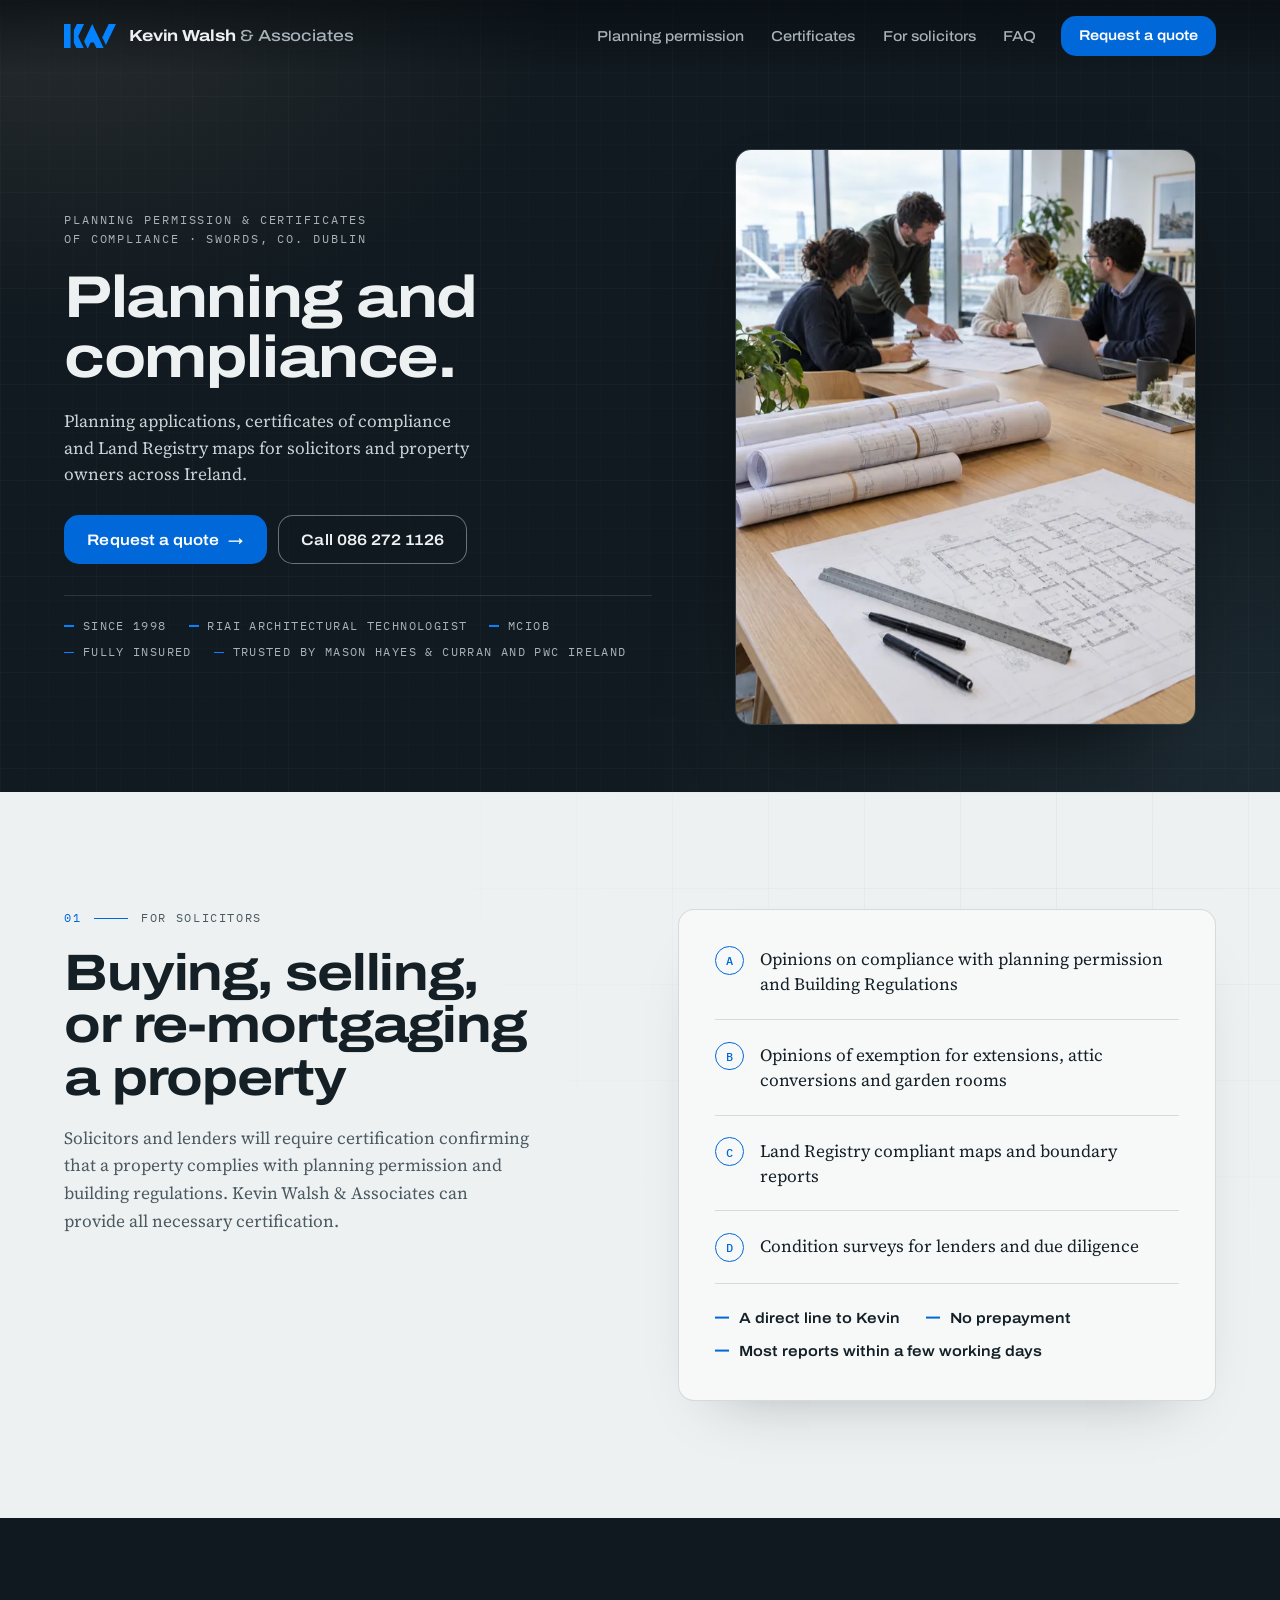
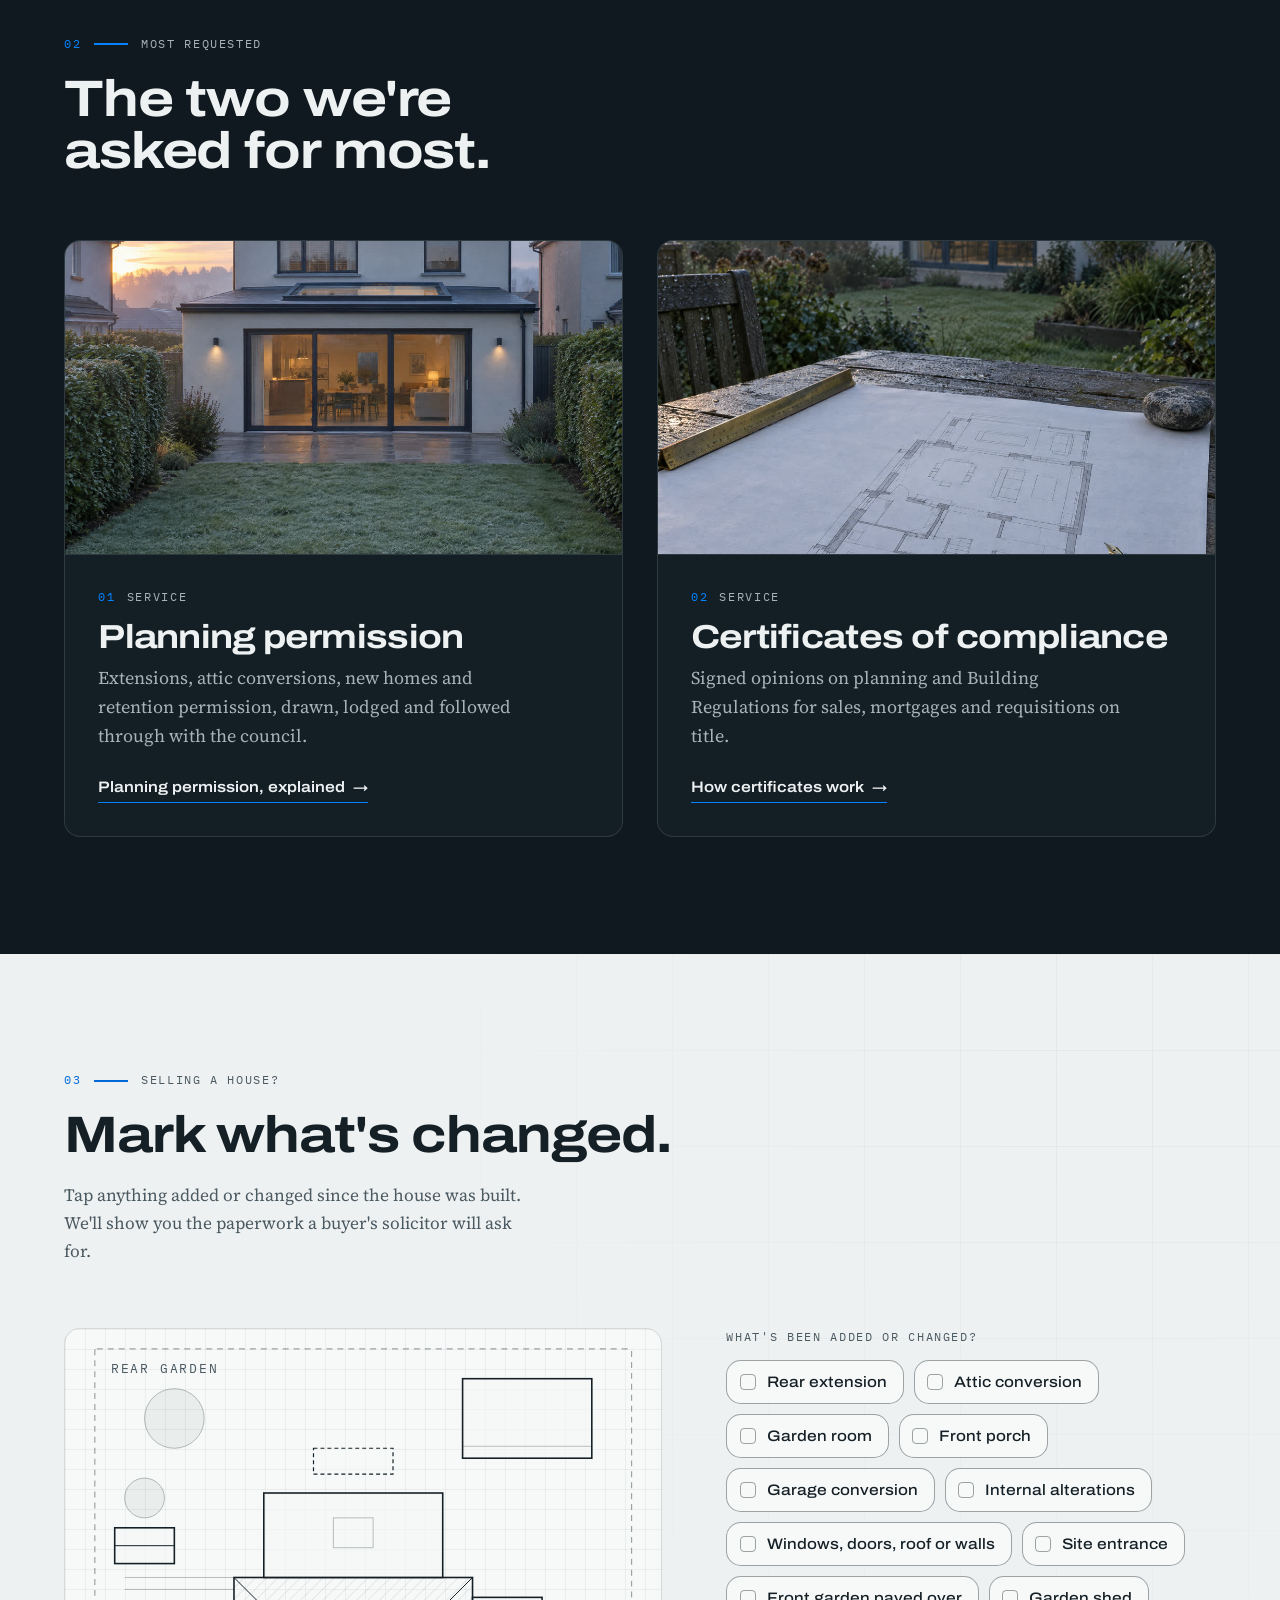
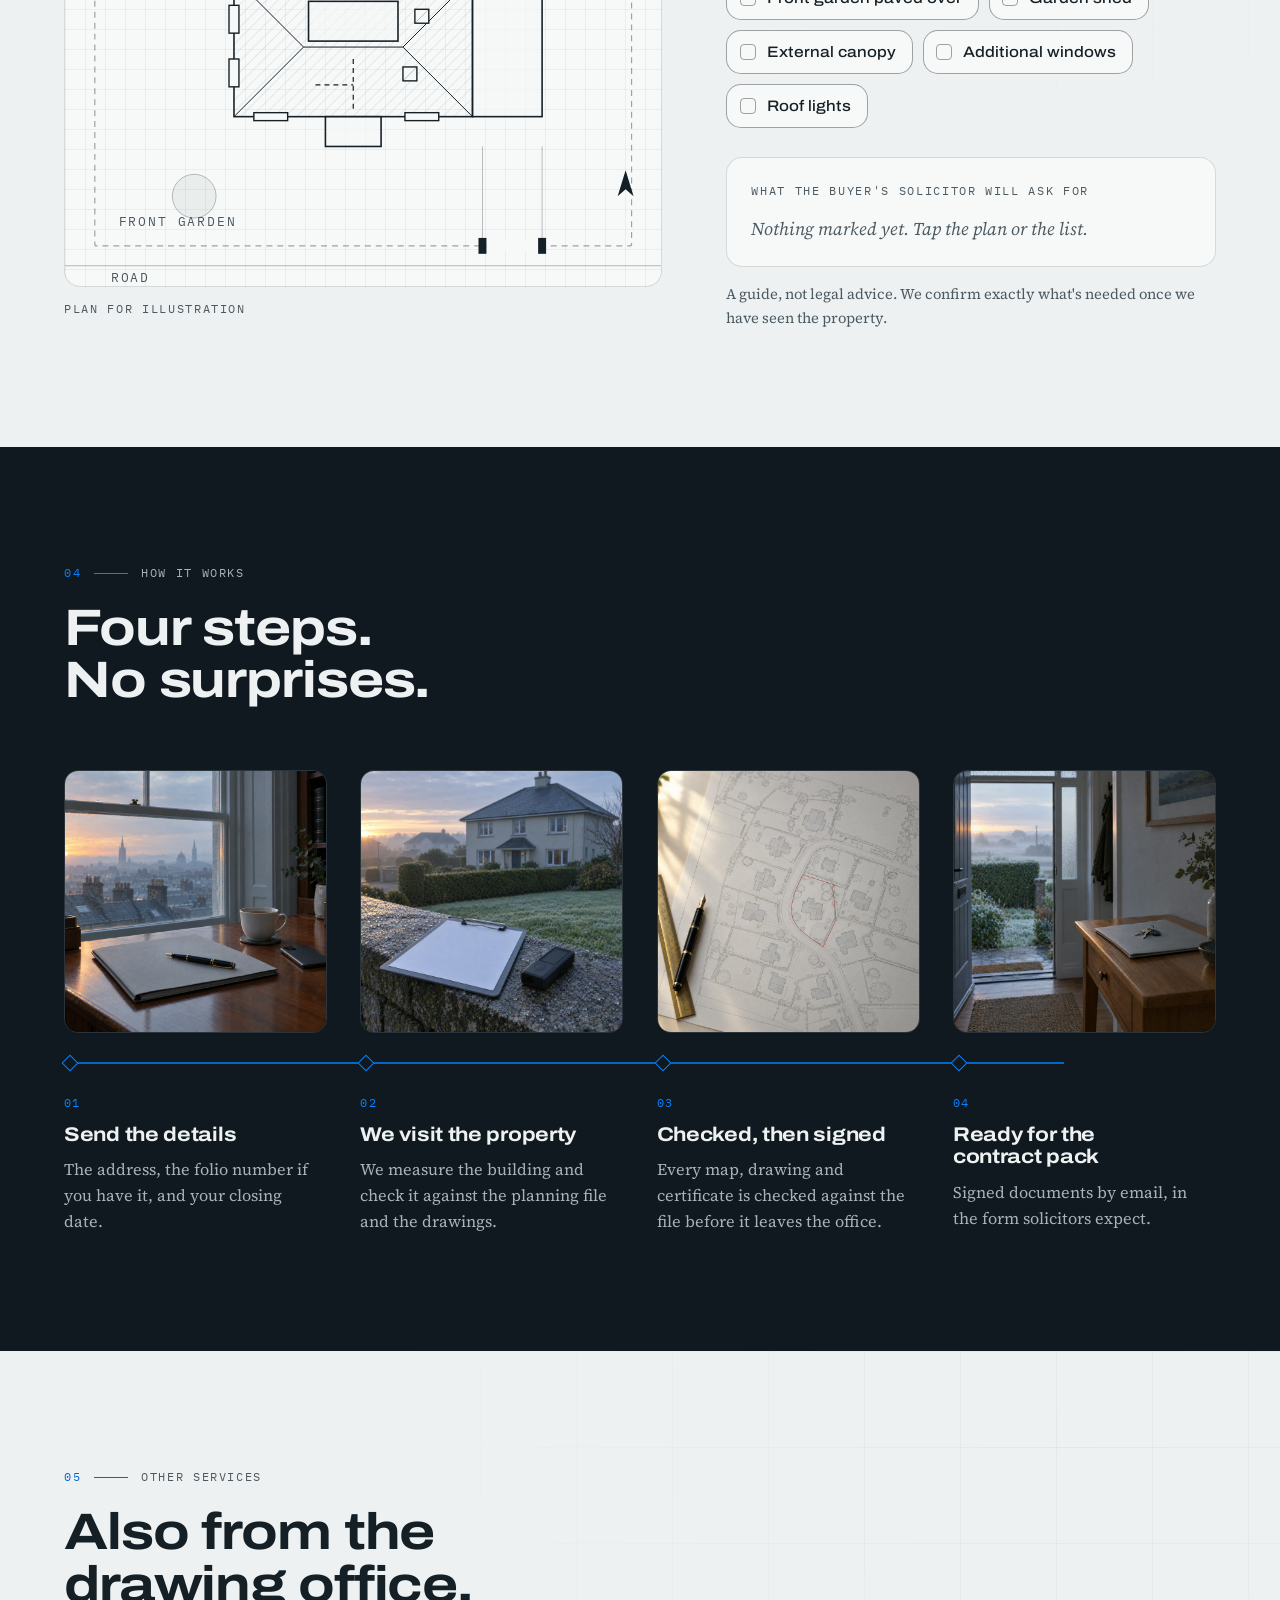
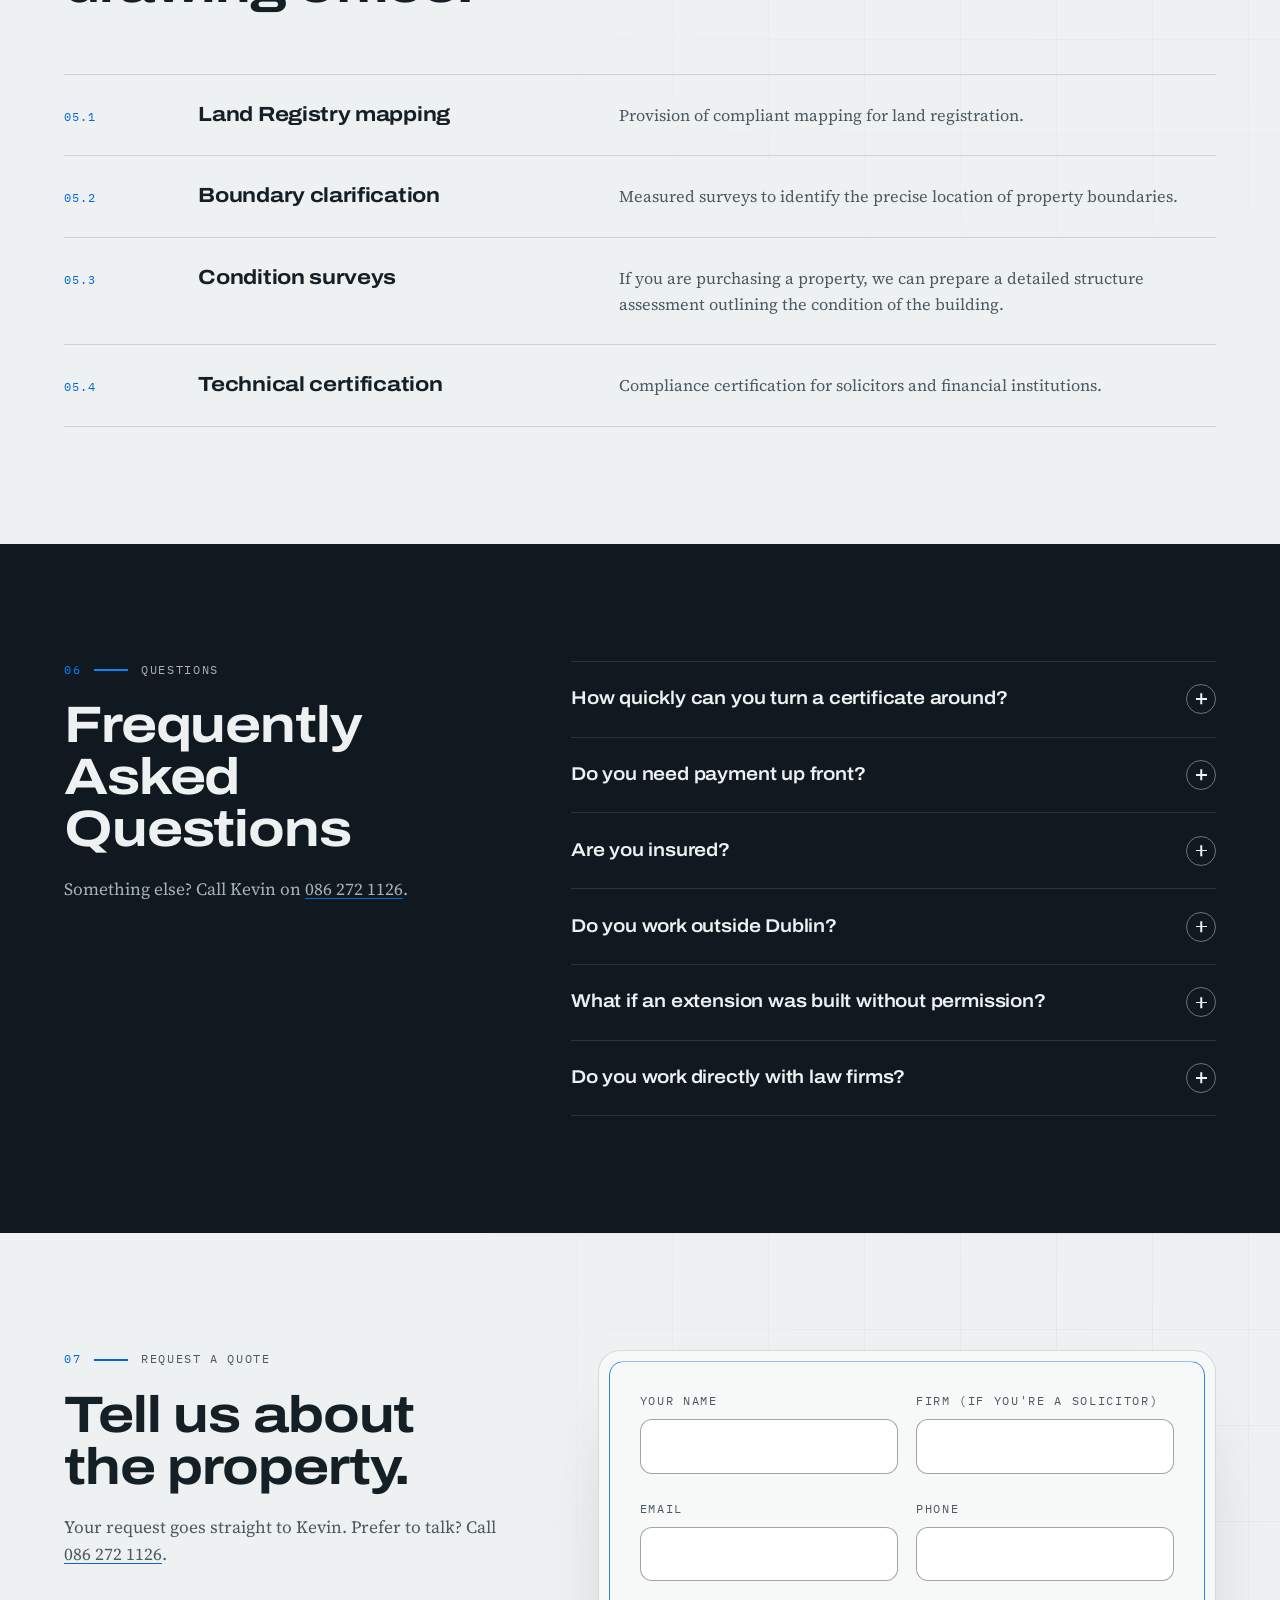
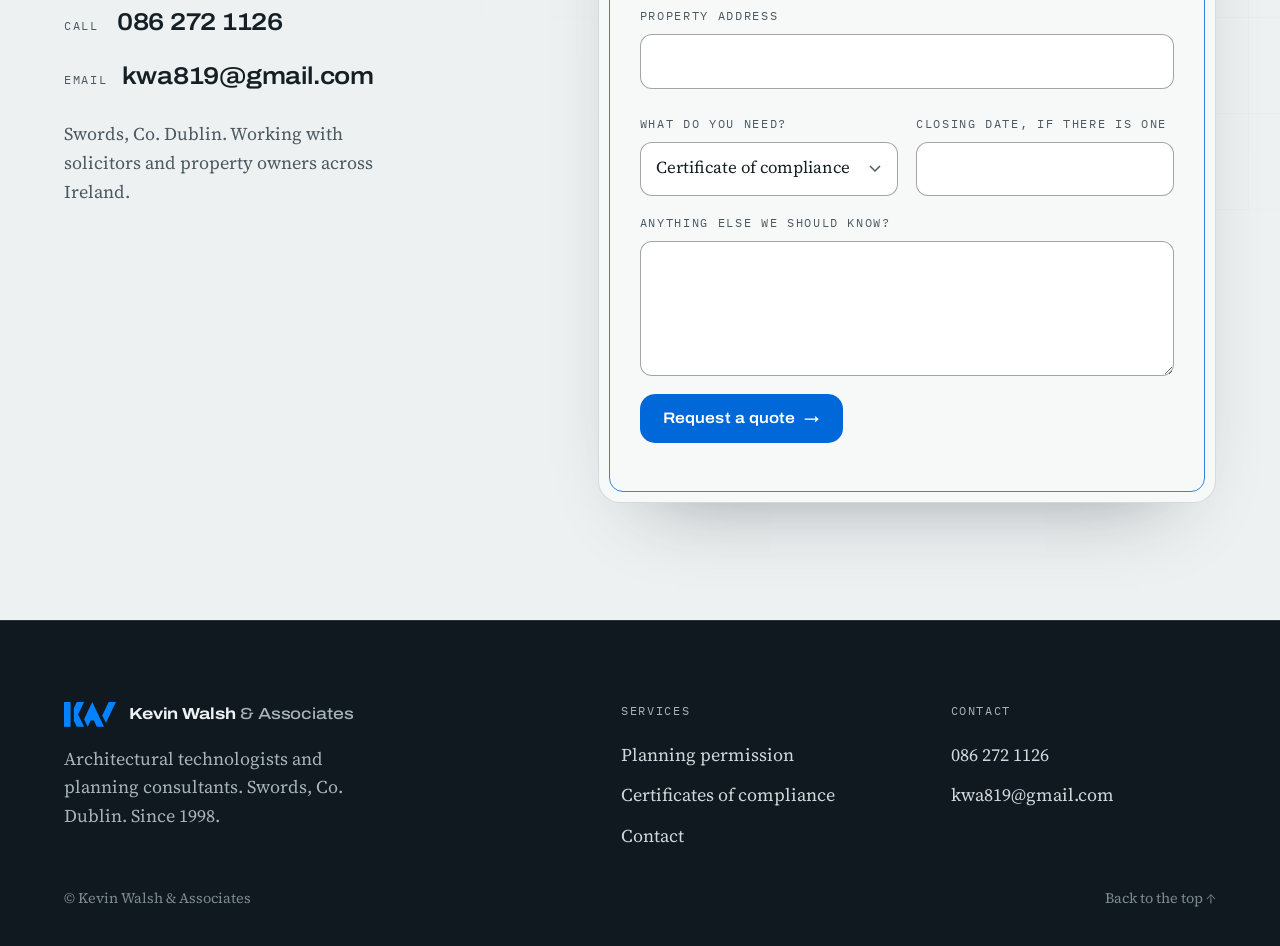
==== commit 3ee09108: "Hero: office photo replaces the aerial plot image - New generated photo: a planning team behind roll" ====
--- a/index.html
+++ b/index.html
@@ -108,13 +108,8 @@
       </div>
       <figure class="hs-fig">
         <div class="plate">
-        <img src="/assets/img/hero-plot-edged-red.webp" alt="Aerial view at dawn of a house and its garden in Swords, the site boundary edged in red" width="722" height="902" fetchpriority="high">
-        <svg class="plate-line" viewBox="560 64 722 902" aria-hidden="true">
-          <path class="rl-path" pathLength="1" d="M753 104 L1091 104 L1147 924 L696 927 Z"/>
-          <g class="rl-ticks"><path d="M741 104h24M753 92v24"/><path d="M1079 104h24M1091 92v24"/><path d="M1135 924h24M1147 912v24"/><path d="M684 927h24M696 915v24"/></g>
-        </svg>
-        </div>
-        <figcaption class="plate-cap label"><span class="sw"></span>Site boundary, edged red</figcaption>
+          <img src="/assets/img/hero-planning-team-960.webp" srcset="/assets/img/hero-planning-team-640.webp 640w, /assets/img/hero-planning-team-960.webp 960w, /assets/img/hero-planning-team-1280.webp 1280w" sizes="(max-width: 900px) min(100vw, 440px), 480px" alt="A planning team reviewing rolled drawings and a floor plan around a table in a bright office overlooking the city" width="1280" height="1600" fetchpriority="high">
+        </div>
       </figure>
     </div>
   </section>
--- a/assets/css/site.css
+++ b/assets/css/site.css
@@ -12,7 +12,6 @@
   --accent-hover:#0056b3;
   --accent-muted:rgba(5,130,255,.26);
   --accent-line:#0582ff;          /* the logo blue exactly: lines, ticks and labels on ink */
-  --boundary:#e0493a;             /* the plot's site boundary stays red: the planning-map convention */
   --blue:#0582ff;                 /* the KWA mark only */
   --warm:#d9b99a;                 /* the dawn edge, whisper level */
 
@@ -130,20 +129,13 @@
 .band-cta{margin-top:1.7rem;display:flex;gap:.7rem;flex-wrap:wrap}
 .hero .creds{margin-top:1.9rem}
 .hs-fig{justify-self:center;display:flex;flex-direction:column;gap:14px;max-width:100%}
-.plate{position:relative;height:min(64svh,590px);aspect-ratio:722/902;max-width:100%;border-radius:var(--radius);overflow:hidden;background:var(--ink-2);border:1px solid var(--hair-ink);box-shadow:0 40px 90px -50px rgba(0,0,0,.9)}
+.plate{position:relative;height:min(64svh,590px);aspect-ratio:4/5;max-width:100%;border-radius:var(--radius);overflow:hidden;background:var(--ink-2);border:1px solid var(--hair-ink);box-shadow:0 40px 90px -50px rgba(0,0,0,.9)}
 .plate img{position:absolute;inset:0;width:100%;height:100%;object-fit:cover}
-.plate-line{position:absolute;inset:0;width:100%;height:100%;overflow:visible}
-.rl-path{fill:none;stroke:var(--boundary);stroke-width:2.2px;vector-effect:non-scaling-stroke;stroke-linejoin:miter;stroke-dasharray:1;stroke-dashoffset:0;filter:drop-shadow(0 0 6px rgba(224,73,58,.55))}
-.rl-ticks path{fill:none;stroke:#f3f5f6;stroke-width:1.4px;vector-effect:non-scaling-stroke}
 .chip{background:rgba(12,19,24,.6);border:1px solid rgba(167,179,185,.28);border-radius:10px;-webkit-backdrop-filter:blur(10px);backdrop-filter:blur(10px);text-shadow:0 1px 3px rgba(6,11,15,.85)}
 .sw{width:18px;height:2px;background:var(--accent-line);flex:none}
-.plate-cap .sw{background:var(--boundary)}
-.plate-cap{display:flex;align-items:center;gap:.6rem;font-size:.68rem;letter-spacing:.12em}
-
-/* the load entrance, the hero's only motion: the words rise once, then the red line draws round the plot */
+
+/* the load entrance, the hero's only motion: the words rise once and the photo settles */
 @keyframes heroRise{from{opacity:0;transform:translateY(14px)}to{opacity:1;transform:none}}
-@keyframes lineDraw{from{stroke-dashoffset:1}to{stroke-dashoffset:0}}
-@keyframes fadeIn{from{opacity:0}to{opacity:1}}
 .hero h1 .kicker,.hero h1 .statement,.hs-sub,.hero .band-cta,.hero .creds{animation:heroRise .65s var(--ease-out) both}
 .hero h1 .statement{animation-delay:.08s}
 .hs-sub{animation-delay:.16s}
@@ -151,8 +143,6 @@
 .hero .creds{animation-delay:.32s}
 .plate img{animation:settle 1.2s var(--ease-out) both}
 @keyframes settle{from{transform:scale(1.03)}to{transform:none}}
-.plate .rl-path{animation:lineDraw 2.2s var(--ease-io) .5s both}
-.plate .rl-ticks,.plate-cap{animation:fadeIn .8s var(--ease-out) 2.5s both}
 
 @media (max-width:900px){
   .hero-grid{grid-template-columns:minmax(0,1fr);min-height:0;padding-top:clamp(100px,14vh,128px)}
@@ -473,7 +463,6 @@
   body{opacity:1}
   .js .rv .rc,.rv.in .rc{opacity:1;transform:none}
   .kicker .tick{transform:scaleX(1)}
-  .plate .rl-path{stroke-dashoffset:0}
   .edge{clip-path:inset(0 0 0 0)}
   .form::before{clip-path:inset(0 0 0 0)}
   .how-line path{stroke-dashoffset:0}
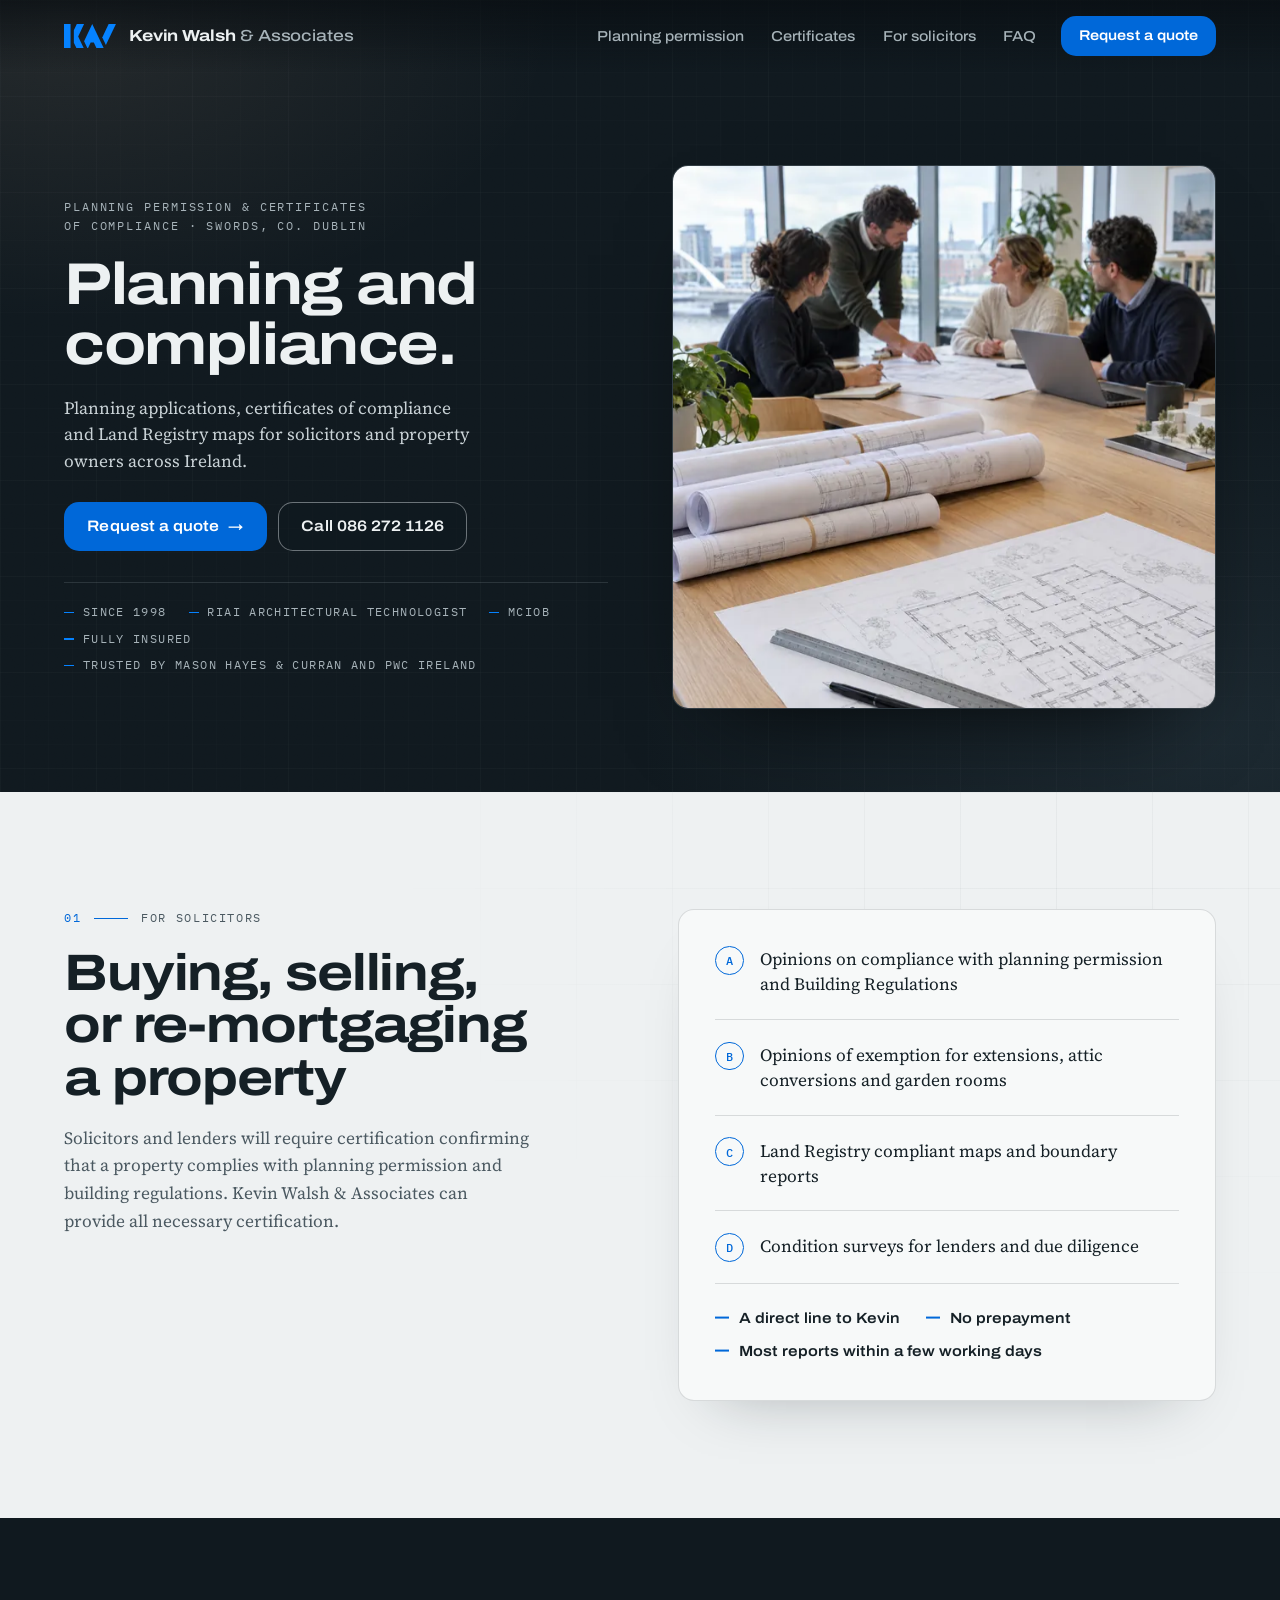
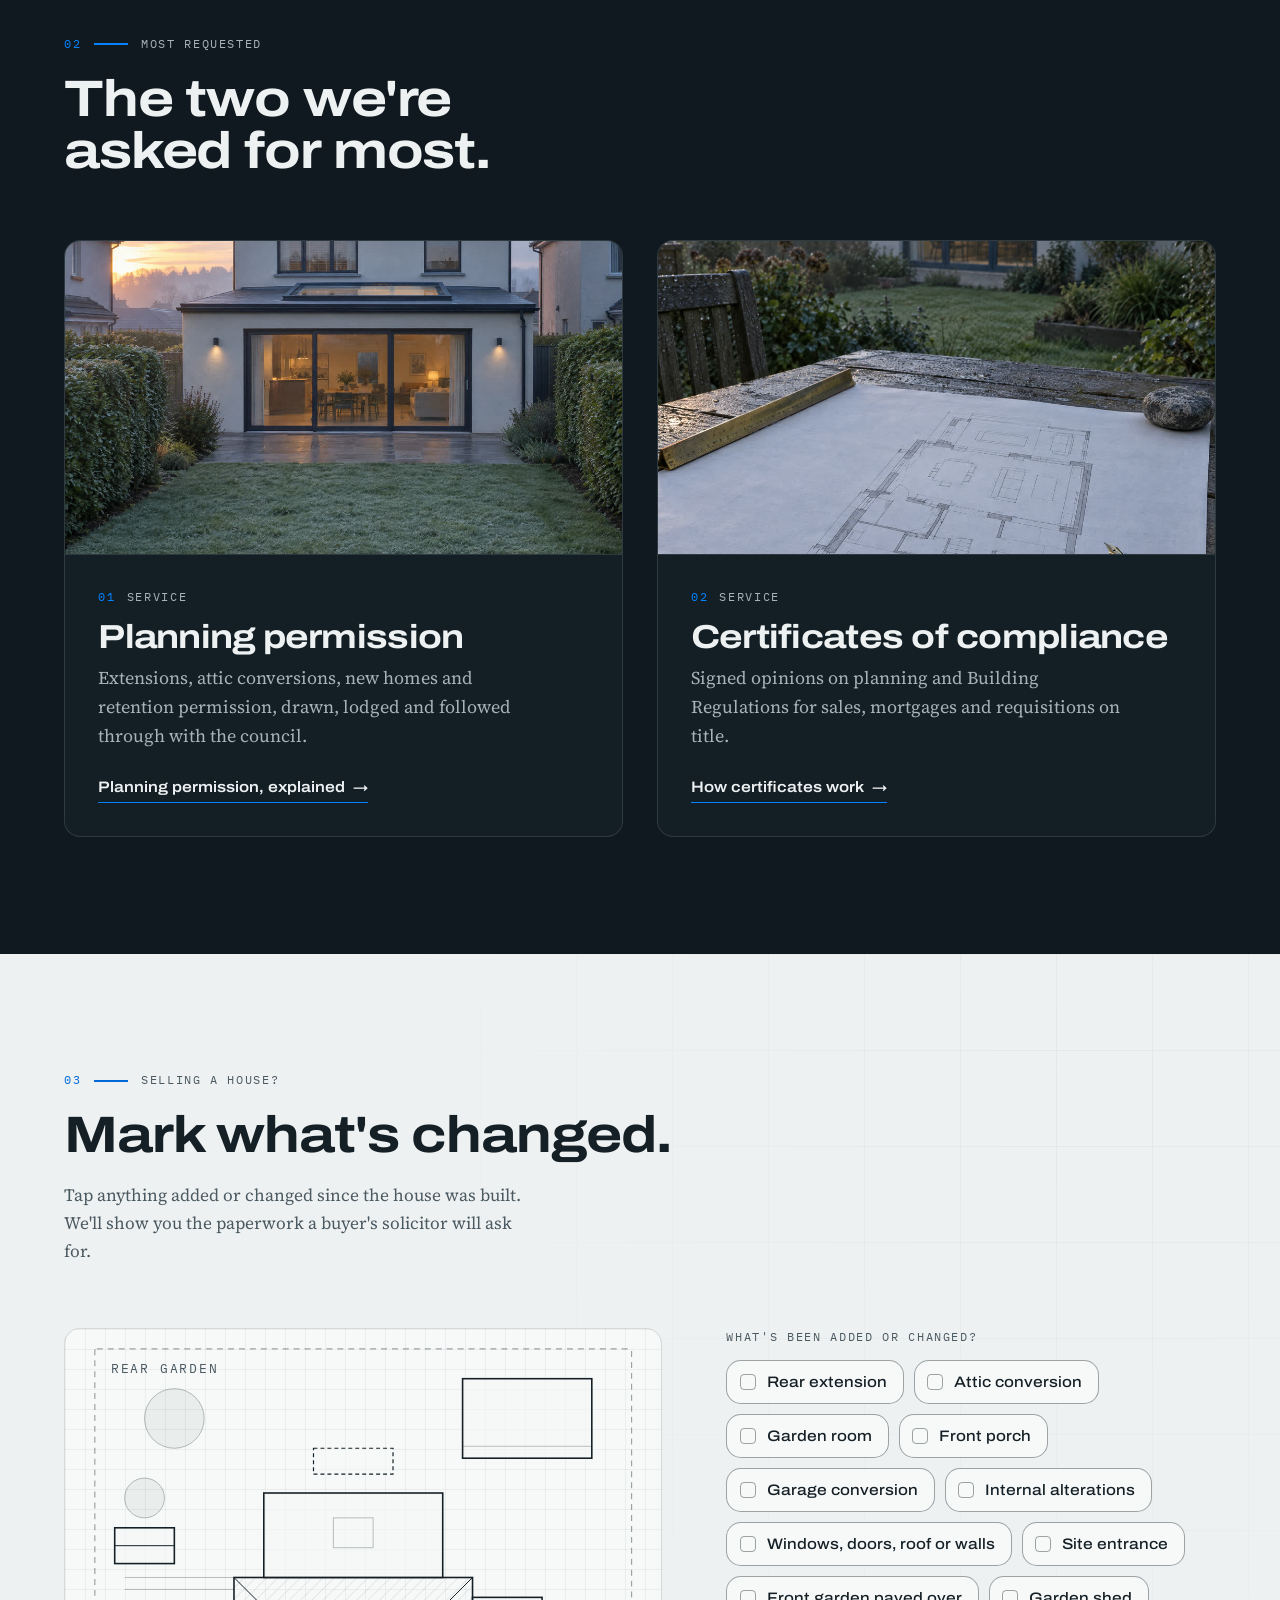
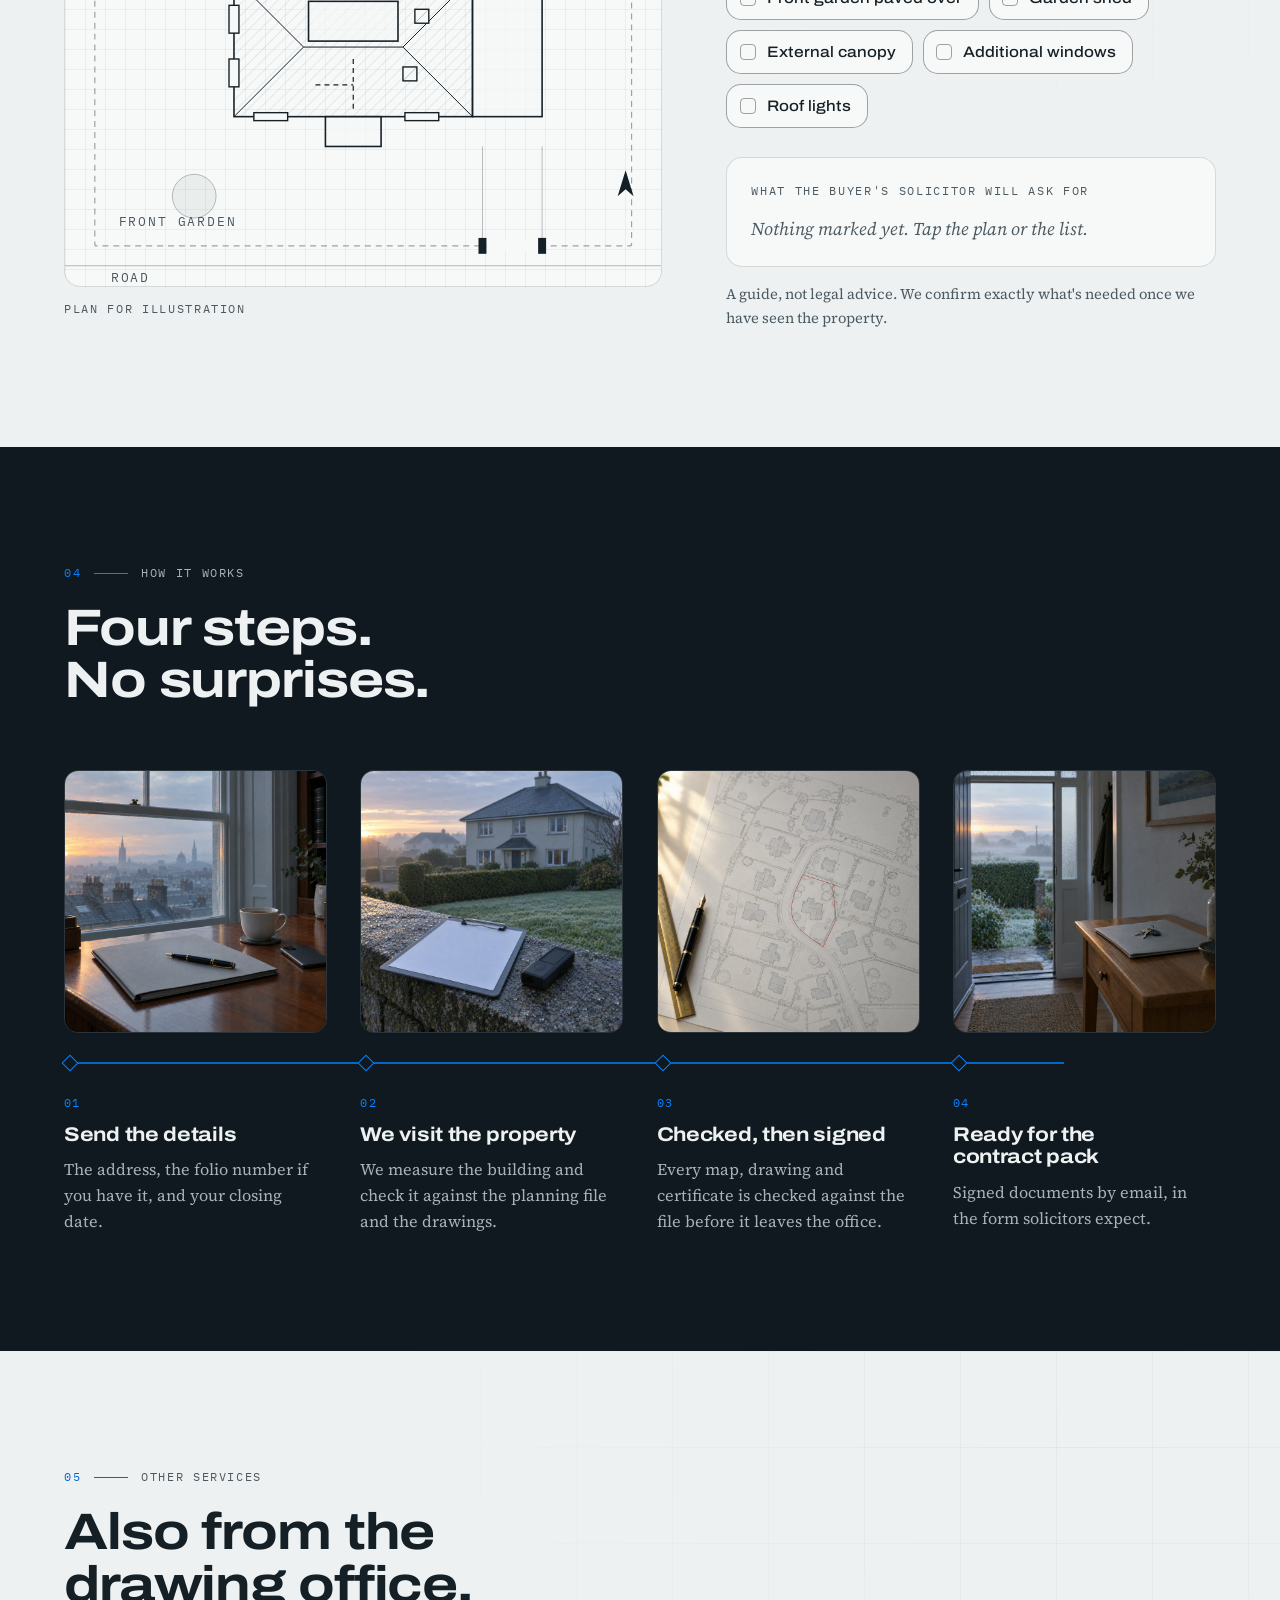
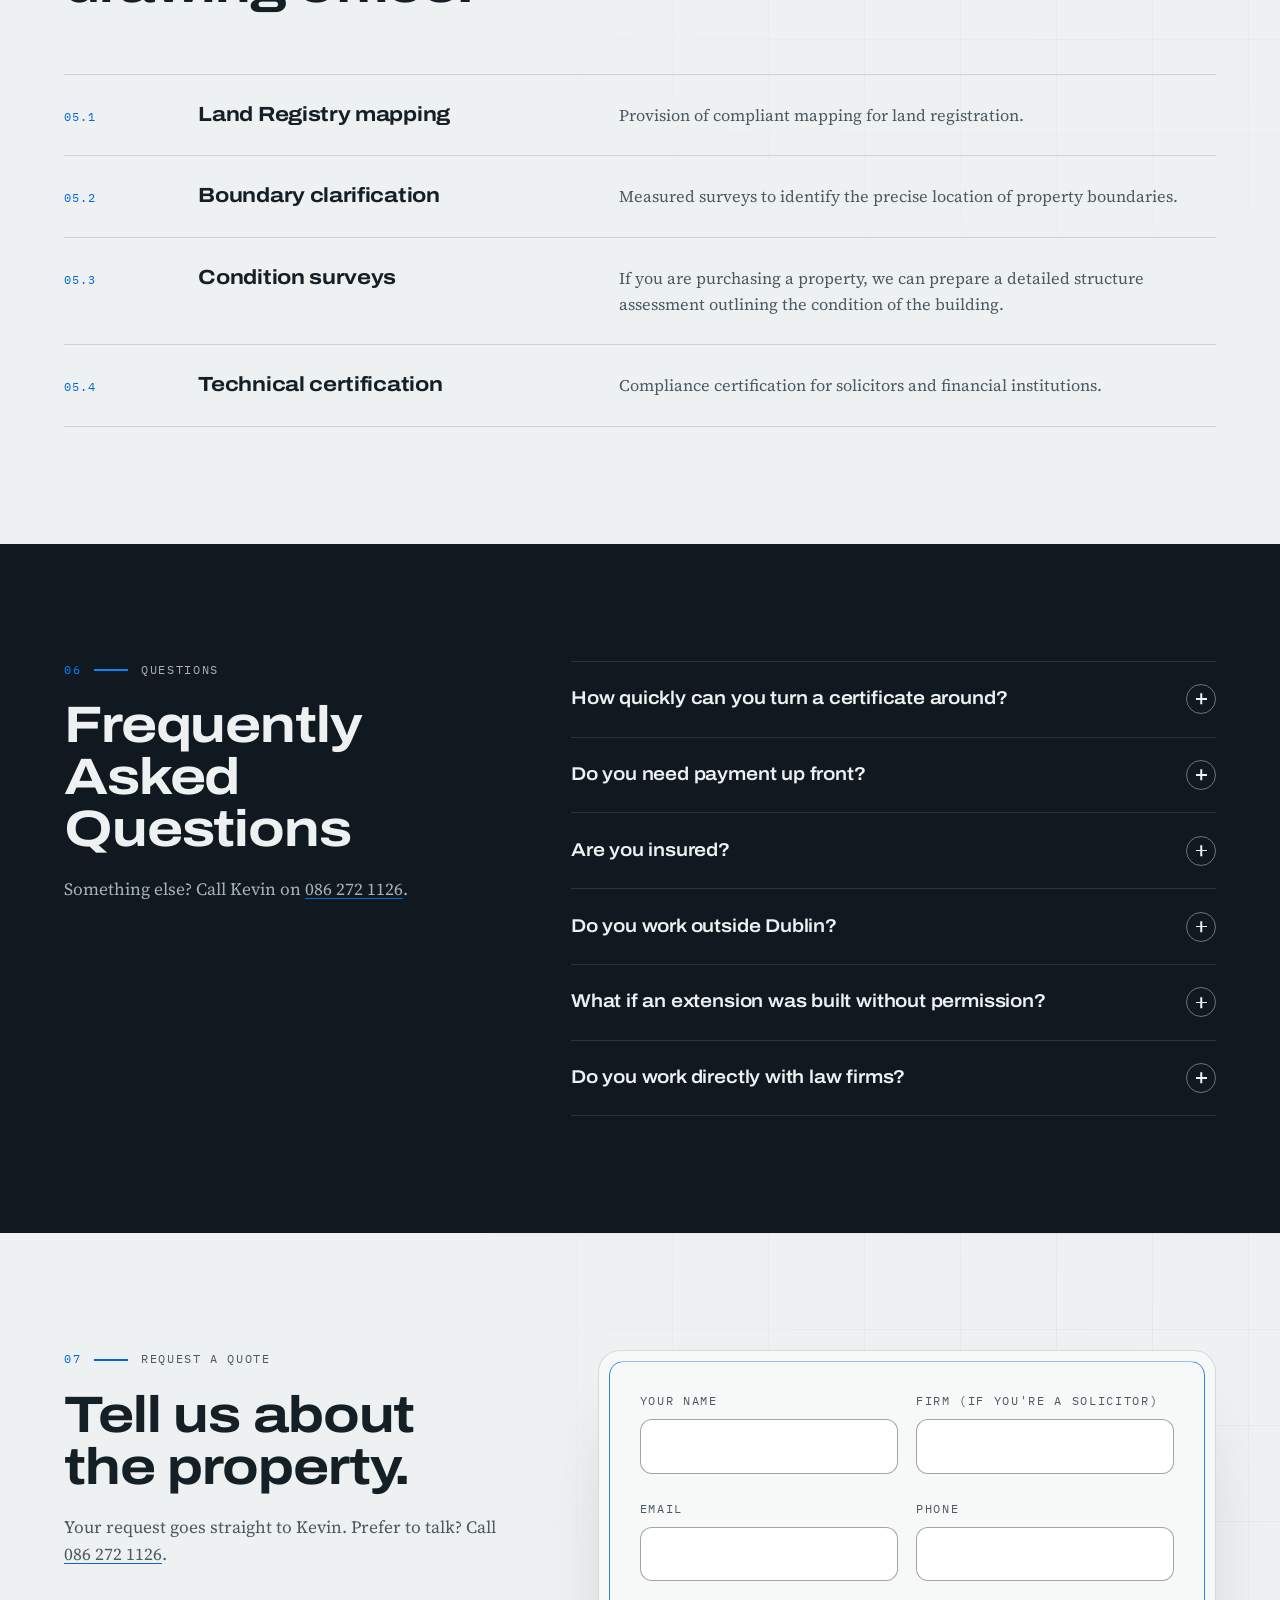
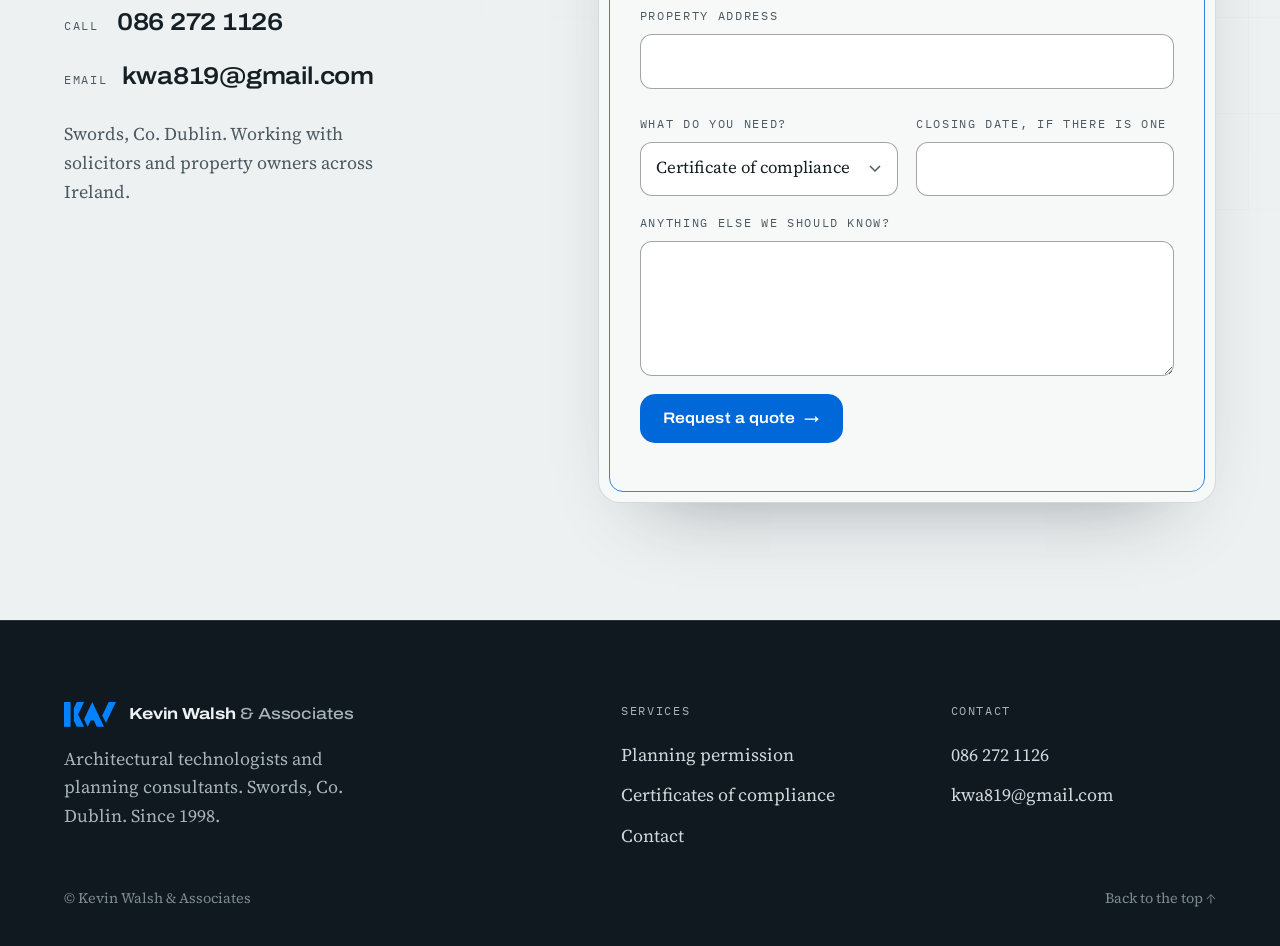
==== commit adb45a12: "Hero: wider on desktop, photo fills its column and lines up with the nav - Hero grid 1fr/1fr, max 19" ====
--- a/index.html
+++ b/index.html
@@ -108,7 +108,7 @@
       </div>
       <figure class="hs-fig">
         <div class="plate">
-          <img src="/assets/img/hero-planning-team-960.webp" srcset="/assets/img/hero-planning-team-640.webp 640w, /assets/img/hero-planning-team-960.webp 960w, /assets/img/hero-planning-team-1280.webp 1280w" sizes="(max-width: 900px) min(100vw, 440px), 480px" alt="A planning team reviewing rolled drawings and a floor plan around a table in a bright office overlooking the city" width="1280" height="1600" fetchpriority="high">
+          <img src="/assets/img/hero-planning-team-960.webp" srcset="/assets/img/hero-planning-team-640.webp 640w, /assets/img/hero-planning-team-960.webp 960w, /assets/img/hero-planning-team-1280.webp 1280w" sizes="(max-width: 900px) min(100vw, 440px), 46vw" alt="A planning team reviewing rolled drawings and a floor plan around a table in a bright office overlooking the city" width="1280" height="1600" fetchpriority="high">
         </div>
       </figure>
     </div>
--- a/assets/css/site.css
+++ b/assets/css/site.css
@@ -121,16 +121,16 @@
 
 /* ---------- Hero: the plot, edged red (a composed still, complete in the first paint) ---------- */
 .hero{position:relative}
-.hero-grid{display:grid;grid-template-columns:minmax(0,1.08fr) minmax(0,.92fr);gap:clamp(28px,5vw,80px);align-items:center;min-height:min(88svh,860px);padding:clamp(104px,15vh,140px) var(--gutter) clamp(40px,6vh,64px);max-width:calc(var(--wrap) + var(--gutter)*2);margin-inline:auto}
+.hero-grid{display:grid;grid-template-columns:minmax(0,1fr) minmax(0,1fr);gap:clamp(28px,5vw,80px);align-items:center;min-height:min(88svh,860px);padding:clamp(104px,15vh,140px) var(--gutter) clamp(40px,6vh,64px);max-width:1920px;margin-inline:auto}
 .hero h1{display:flex;flex-direction:column;gap:1.1rem;font-weight:700}
 .hero h1 .kicker{font-size:.74rem;letter-spacing:.16em;text-transform:uppercase;color:var(--t-ink-2);font-weight:400;line-height:1.6}
-.hero h1 .statement{font-family:var(--f-display);font-stretch:118%;font-weight:700;font-size:clamp(2.3rem,4.6vw,4.3rem);line-height:1.02;letter-spacing:-.024em;max-width:15ch;color:var(--t-ink)}
-.hs-sub{margin-top:1.3rem;font-size:clamp(1.08rem,1.3vw,1.25rem);line-height:1.55;color:#c9d2d6;max-width:46ch}
+.hero h1 .statement{font-family:var(--f-display);font-stretch:118%;font-weight:700;font-size:clamp(2.3rem,4.6vw,5.2rem);line-height:1.02;letter-spacing:-.024em;max-width:15ch;color:var(--t-ink)}
+.hs-sub{margin-top:1.3rem;font-size:clamp(1.08rem,1.3vw,1.4rem);line-height:1.55;color:#c9d2d6;max-width:46ch}
 .band-cta{margin-top:1.7rem;display:flex;gap:.7rem;flex-wrap:wrap}
 .hero .creds{margin-top:1.9rem}
-.hs-fig{justify-self:center;display:flex;flex-direction:column;gap:14px;max-width:100%}
-.plate{position:relative;height:min(64svh,590px);aspect-ratio:4/5;max-width:100%;border-radius:var(--radius);overflow:hidden;background:var(--ink-2);border:1px solid var(--hair-ink);box-shadow:0 40px 90px -50px rgba(0,0,0,.9)}
-.plate img{position:absolute;inset:0;width:100%;height:100%;object-fit:cover}
+.hs-fig{justify-self:stretch;width:100%;display:flex;flex-direction:column;gap:14px}
+.plate{position:relative;width:100%;aspect-ratio:1/1;max-height:min(72svh,760px);border-radius:var(--radius);overflow:hidden;background:var(--ink-2);border:1px solid var(--hair-ink);box-shadow:0 40px 90px -50px rgba(0,0,0,.9)}
+.plate img{position:absolute;inset:0;width:100%;height:100%;object-fit:cover;object-position:50% 22%}
 .chip{background:rgba(12,19,24,.6);border:1px solid rgba(167,179,185,.28);border-radius:10px;-webkit-backdrop-filter:blur(10px);backdrop-filter:blur(10px);text-shadow:0 1px 3px rgba(6,11,15,.85)}
 .sw{width:18px;height:2px;background:var(--accent-line);flex:none}
 
@@ -147,7 +147,8 @@
 @media (max-width:900px){
   .hero-grid{grid-template-columns:minmax(0,1fr);min-height:0;padding-top:clamp(100px,14vh,128px)}
   .hs-fig{justify-self:start;width:100%;max-width:440px}
-  .plate{height:auto;width:100%}
+  .plate{aspect-ratio:4/5;max-height:none}
+  .plate img{object-position:50% 50%}
 }
 @media (max-width:640px){.hero h1 .statement{font-size:clamp(2.1rem,9.6vw,2.8rem)}.hero .band-cta{gap:.45rem}.hero .band-cta .btn{flex:1 1 auto;padding:.85rem .6rem;font-size:.86rem;white-space:nowrap}.hero .creds{gap:6px 16px;margin-top:1.5rem}.hero .creds li{font-size:.66rem}}
 
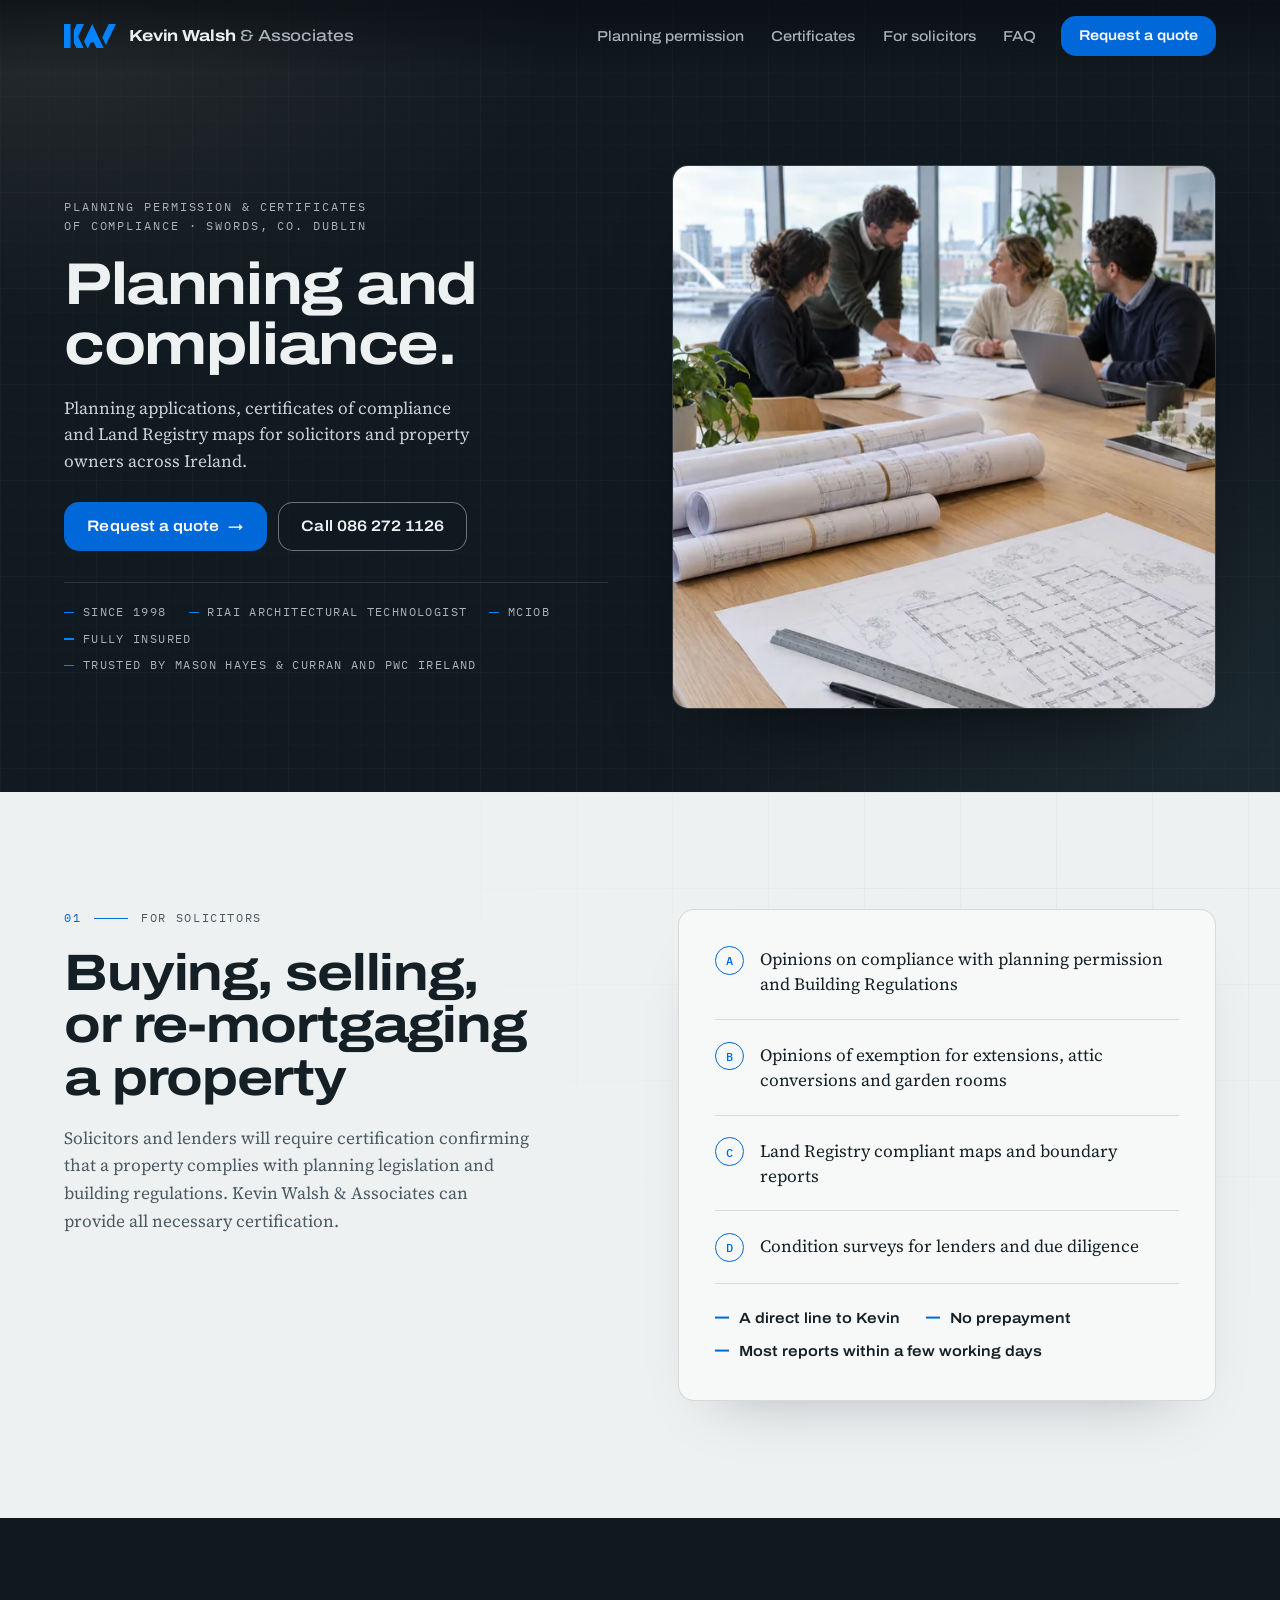
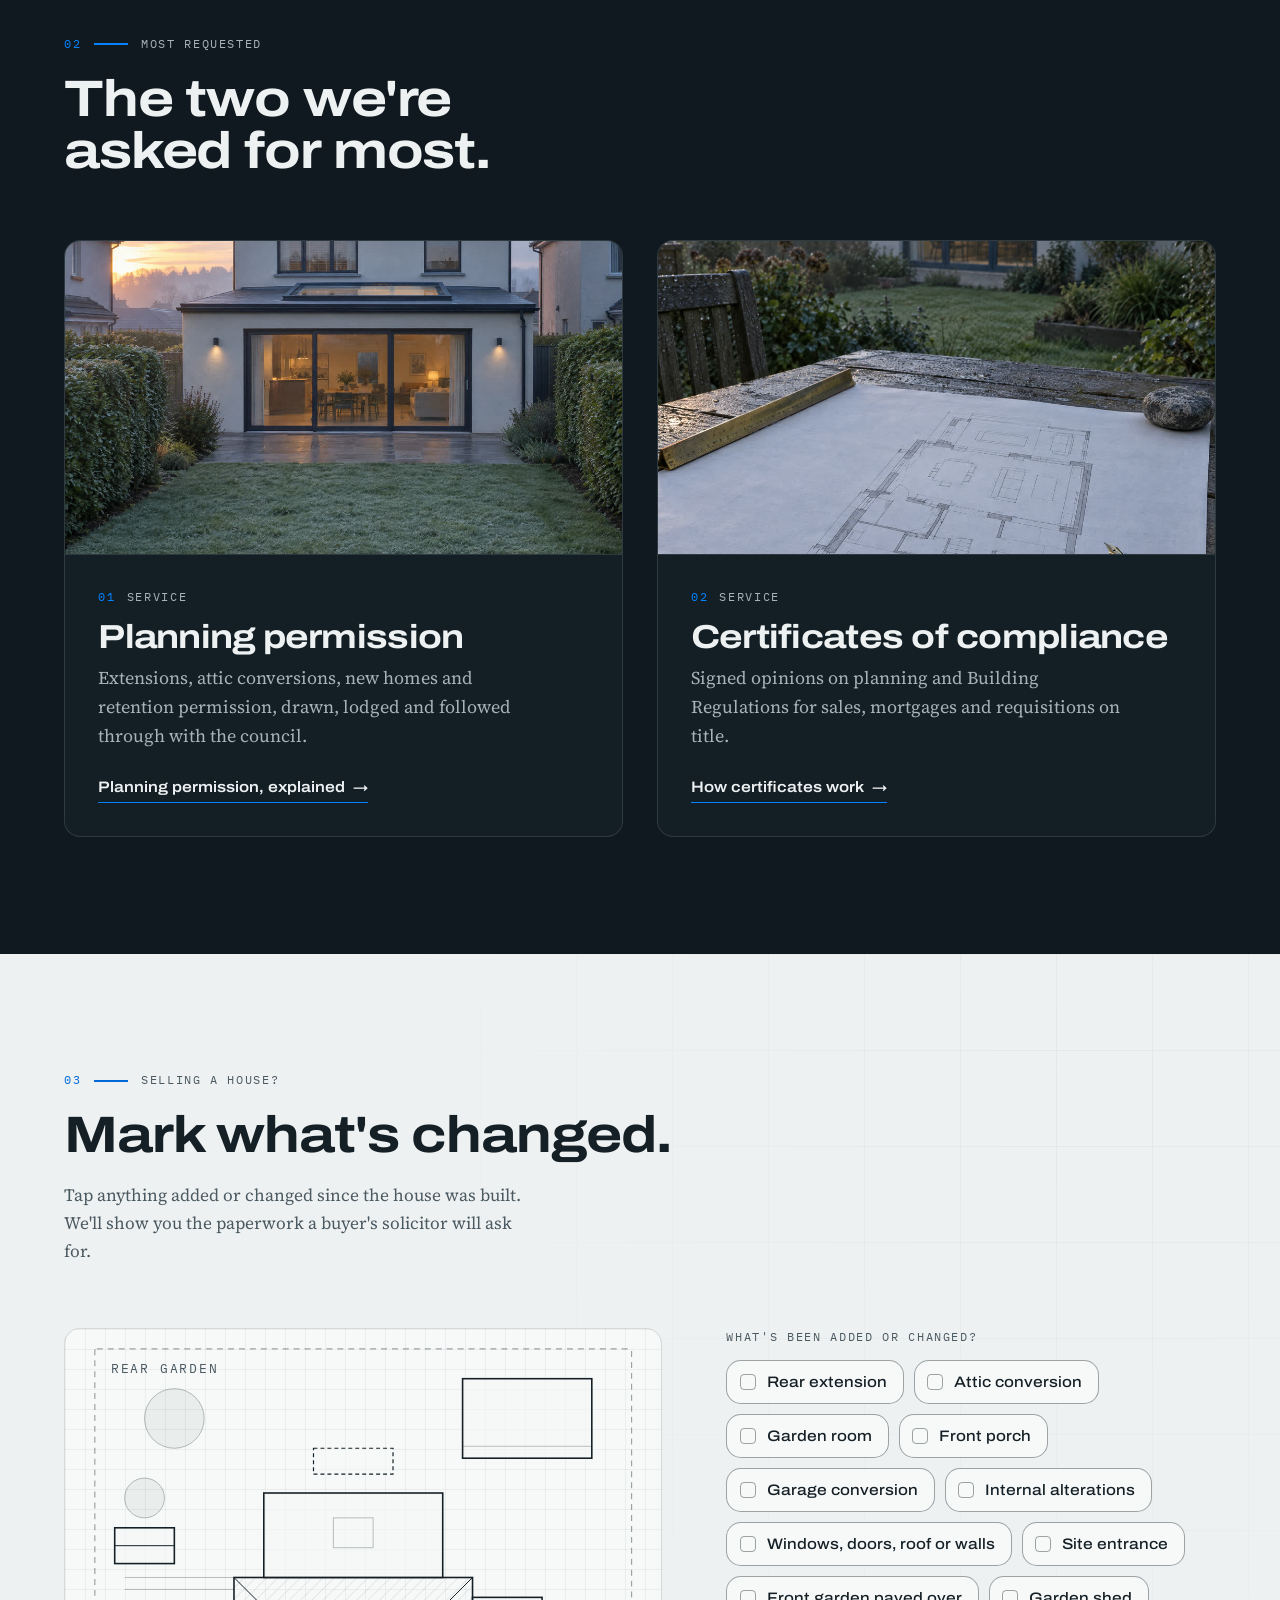
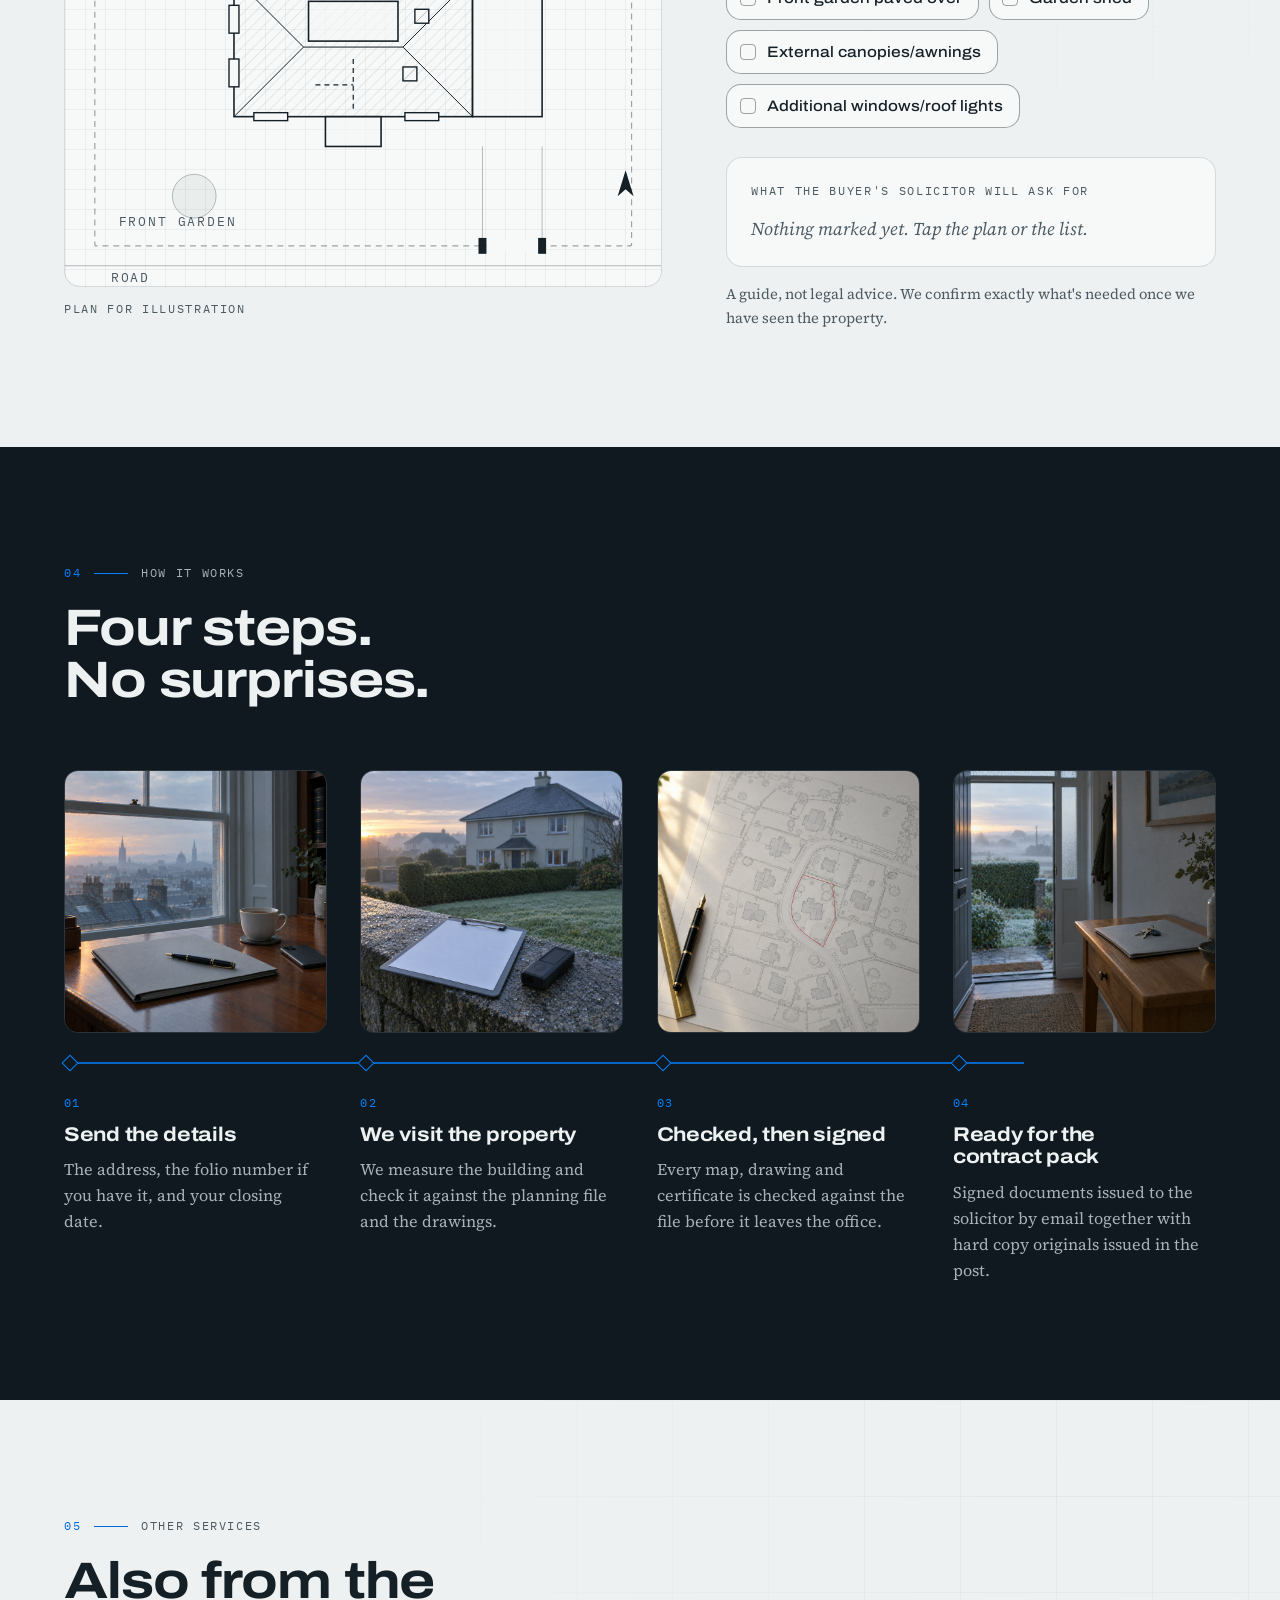
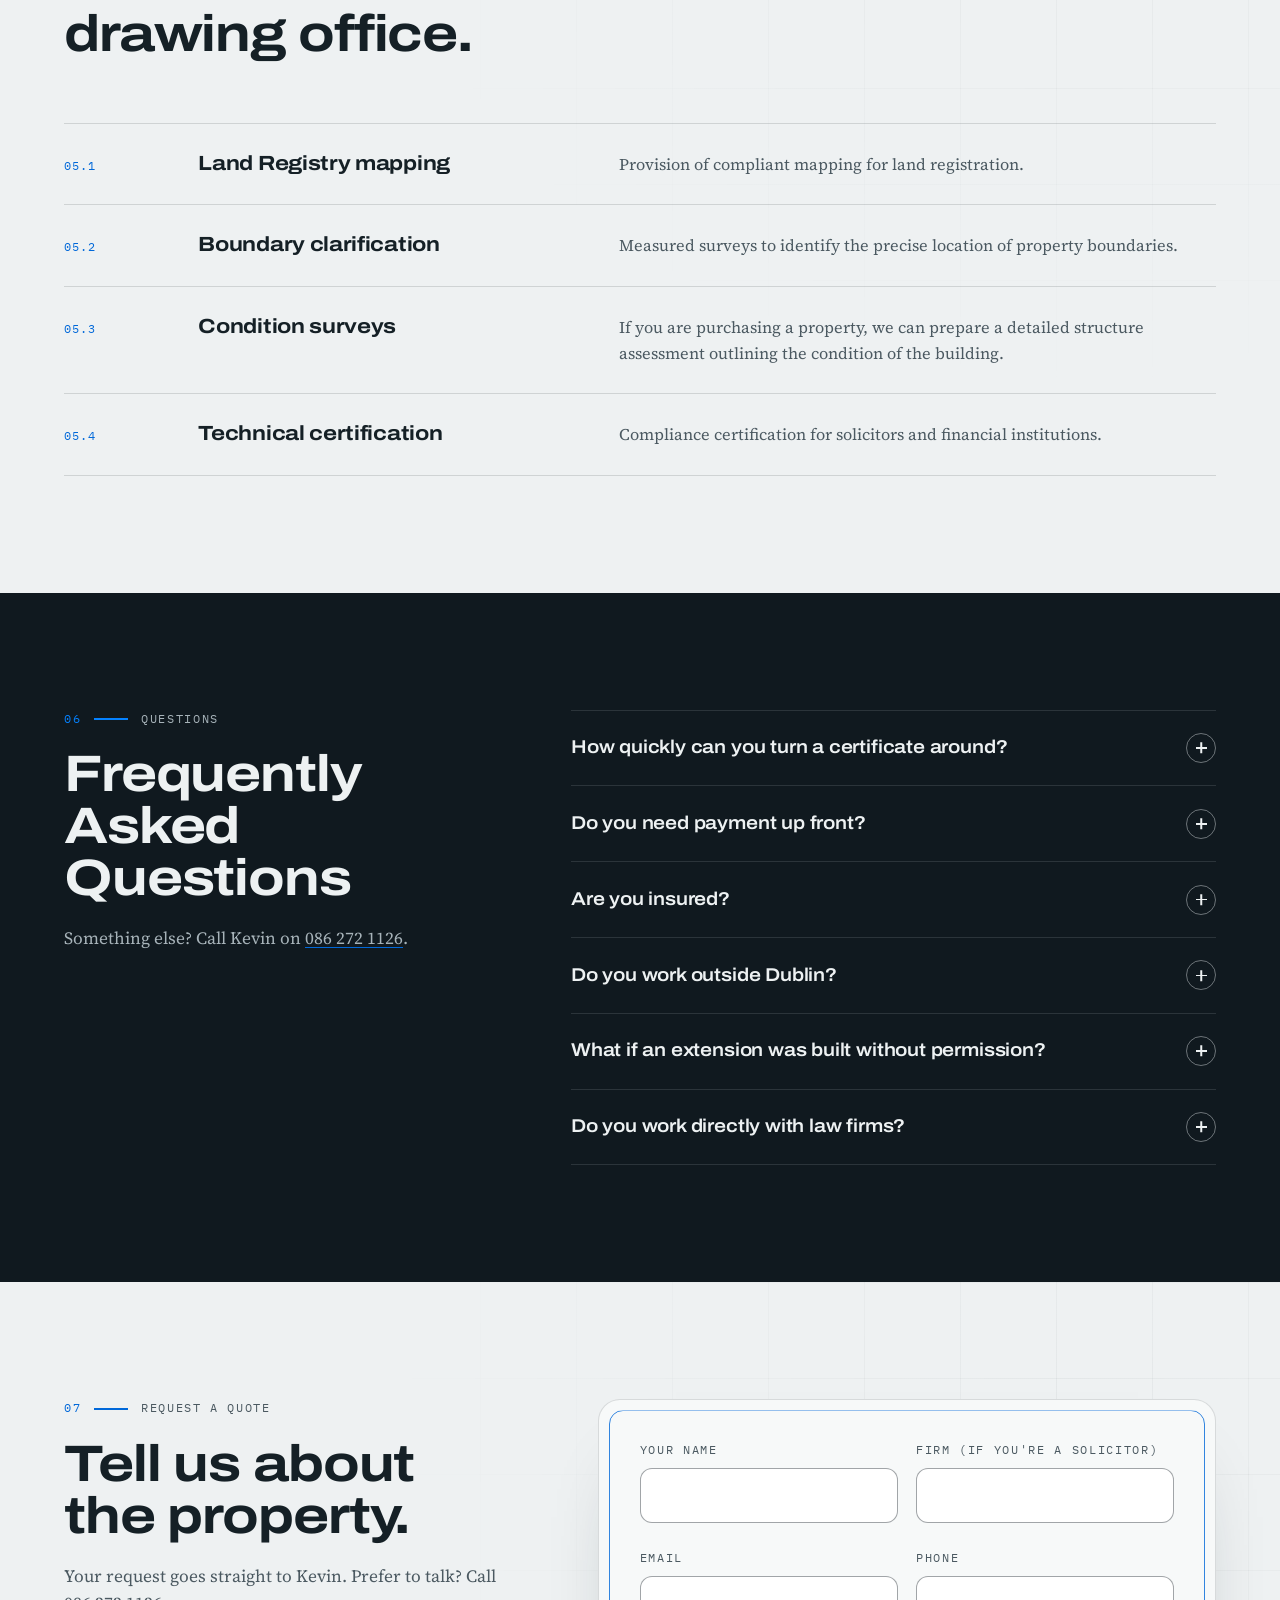
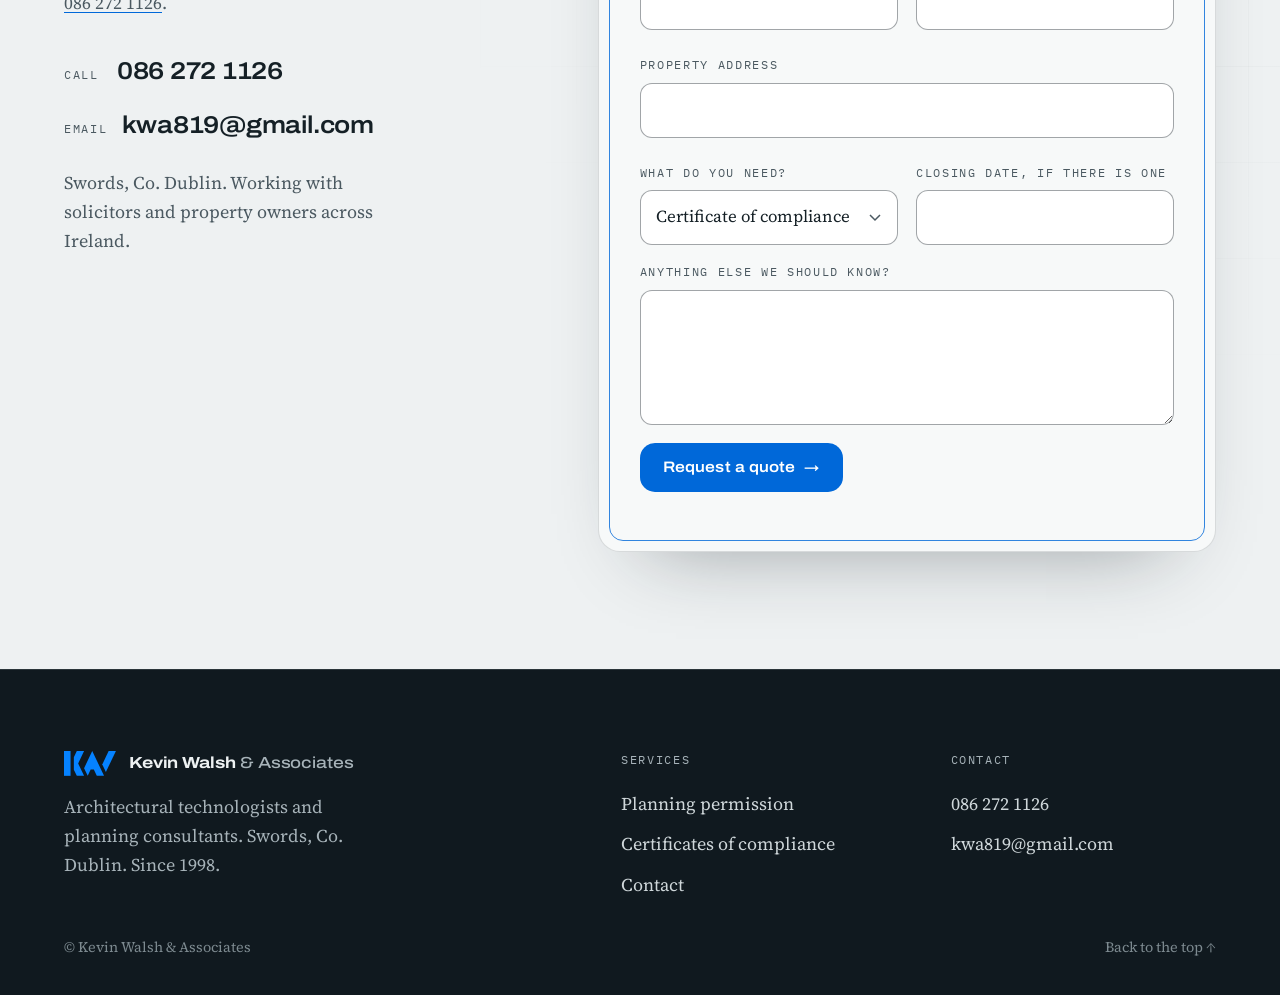
==== commit 744a594a: "Client copy notes, round two: home plan tool and Certificates page - Home: planning legislation in t" ====
--- a/index.html
+++ b/index.html
@@ -120,7 +120,7 @@
       <div class="sol-side rv">
         <p class="kicker label rc"><span class="num">01</span><span class="tick"></span>For solicitors</p>
         <h2 class="h2 rc" id="sol-h" style="--i:1">Buying, selling, or re-mortgaging a property</h2>
-        <p class="lede rc" style="--i:2">Solicitors and lenders will require certification confirming that a property complies with planning permission and building regulations. Kevin Walsh &amp; Associates can provide all necessary certification.</p>
+        <p class="lede rc" style="--i:2">Solicitors and lenders will require certification confirming that a property complies with planning legislation and building regulations. Kevin Walsh &amp; Associates can provide all necessary certification.</p>
       </div>
       <div class="req rv">
         <ol class="req-list">
@@ -260,18 +260,15 @@
             <g class="zone" data-z="windows">
               <rect class="z-fill" x="184" y="380" width="46" height="18"/>
               <rect class="z-fill" x="336" y="380" width="46" height="18"/>
+              <rect class="z-fill" x="348" y="278" width="22" height="22"/>
+              <rect class="z-fill" x="336" y="336" width="22" height="22"/>
               <rect class="p-win" x="190" y="386" width="34" height="8"/>
               <rect class="p-win" x="342" y="386" width="34" height="8"/>
-              <path class="z-line" pathLength="1" d="M182 378 H232 V400 H182 Z M334 378 H384 V400 H334 Z"/>
-            </g>
-            <g class="zone" data-z="rooflights">
-              <rect class="z-fill" x="348" y="278" width="22" height="22"/>
-              <rect class="z-fill" x="336" y="336" width="22" height="22"/>
               <rect class="p-win" x="352" y="282" width="14" height="14"/>
               <path class="p-soft" d="M352 296 L366 282"/>
               <rect class="p-win" x="340" y="340" width="14" height="14"/>
               <path class="p-soft" d="M340 354 L354 340"/>
-              <path class="z-line" pathLength="1" d="M346 276 H372 V302 H346 Z M334 334 H360 V360 H334 Z"/>
+              <path class="z-line" pathLength="1" d="M182 378 H232 V400 H182 Z M334 378 H384 V400 H334 Z M346 276 H372 V302 H346 Z M334 334 H360 V360 H334 Z"/>
             </g>
             <path class="p-north" d="M556 470 l8 -26 l8 26 l-8 -7 z"/>
           </svg>
@@ -291,28 +288,26 @@
             <button type="button" class="tog" data-z="entrance" aria-pressed="false"><span class="box" aria-hidden="true"></span>Site entrance</button>
             <button type="button" class="tog" data-z="surface" aria-pressed="false"><span class="box" aria-hidden="true"></span>Front garden paved over</button>
             <button type="button" class="tog" data-z="shed" aria-pressed="false"><span class="box" aria-hidden="true"></span>Garden shed</button>
-            <button type="button" class="tog" data-z="canopy" aria-pressed="false"><span class="box" aria-hidden="true"></span>External canopy</button>
-            <button type="button" class="tog" data-z="windows" aria-pressed="false"><span class="box" aria-hidden="true"></span>Additional windows</button>
-            <button type="button" class="tog" data-z="rooflights" aria-pressed="false"><span class="box" aria-hidden="true"></span>Roof lights</button>
+            <button type="button" class="tog" data-z="canopy" aria-pressed="false"><span class="box" aria-hidden="true"></span>External canopies/awnings</button>
+            <button type="button" class="tog" data-z="windows" aria-pressed="false"><span class="box" aria-hidden="true"></span>Additional windows/roof lights</button>
           </fieldset>
 
           <div class="needs rc" style="--i:1">
             <h3 class="label">What the buyer's solicitor will ask for</h3>
             <p class="needs-empty">Nothing marked yet. Tap the plan or the list.</p>
             <ul class="needs-list" aria-live="polite">
-              <li data-z="ext" hidden><strong>Rear extension</strong><span>Planning permission, or an opinion that it was exempt. Plus an opinion on compliance with Building Regulations.</span></li>
-              <li data-z="attic" hidden><strong>Attic conversion</strong><span>An opinion on compliance with Building Regulations. If the roof shape changed, an opinion on planning too.</span></li>
-              <li data-z="room" hidden><strong>Garden room</strong><span>An opinion that it was exempt from planning, or the permission for it.</span></li>
-              <li data-z="porch" hidden><strong>Front porch</strong><span>An opinion that it was exempt, or the permission for it.</span></li>
-              <li data-z="garage" hidden><strong>Garage conversion</strong><span>An opinion on planning, exempt or permitted, and on Building Regulations.</span></li>
-              <li data-z="internal" hidden><strong>Internal alterations</strong><span>Usually exempt from planning. If walls were taken out or rooms rearranged, an opinion on compliance with Building Regulations, including the structure.</span></li>
-              <li data-z="elements" hidden><strong>Changes to building elements</strong><span>New windows or doors, a new roof, or external insulation. An opinion on whether it needed planning, since changes to how the house looks can need permission, plus an opinion on Building Regulations.</span></li>
-              <li data-z="entrance" hidden><strong>Changes to the site entrance</strong><span>Planning permission, or an opinion that it was exempt. Widening an entrance onto a public road usually needs permission, and dishing the kerb needs the council's consent.</span></li>
-              <li data-z="surface" hidden><strong>Front garden paved over</strong><span>An opinion that it was exempt. Replacing grass with tarmac or concrete is often exempt on its own, but not when the entrance was widened to go with it.</span></li>
-              <li data-z="shed" hidden><strong>Garden shed</strong><span>An opinion that it was exempt from planning, or the permission for it.</span></li>
-              <li data-z="canopy" hidden><strong>External canopy</strong><span>An opinion that it was exempt from planning, or the permission for it.</span></li>
-              <li data-z="windows" hidden><strong>Additional windows</strong><span>An opinion on whether the new openings needed planning permission, plus an opinion on compliance with Building Regulations.</span></li>
-              <li data-z="rooflights" hidden><strong>Roof lights</strong><span>An opinion on whether they needed planning permission, plus an opinion on compliance with Building Regulations.</span></li>
+              <li data-z="ext" hidden><strong>Rear extension</strong><span>Opinion that the development is either in compliance with planning permission or constitutes exempt development.</span></li>
+              <li data-z="attic" hidden><strong>Attic conversion</strong><span>An opinion on compliance with Building Regulations. If the roof shape changed, an opinion on planning status also.</span></li>
+              <li data-z="room" hidden><strong>Garden room</strong><span>An opinion on whether works are exempt development or in compliance with planning.</span></li>
+              <li data-z="porch" hidden><strong>Front porch</strong><span>An opinion on whether works are exempt development or in compliance with planning.</span></li>
+              <li data-z="garage" hidden><strong>Garage conversion</strong><span>An opinion on planning and building regulation status.</span></li>
+              <li data-z="internal" hidden><strong>Internal alterations</strong><span>Usually exempt from planning. However, if walls were removed or rooms rearranged, an opinion on compliance with Building Regulations, with regard to structure.</span></li>
+              <li data-z="elements" hidden><strong>Changes to building elements</strong><span>An opinion on whether works are exempt development or in compliance with planning.</span></li>
+              <li data-z="entrance" hidden><strong>Changes to the site entrance</strong><span>An opinion on whether works are exempt development or in compliance with planning. Note, widening an entrance onto a public road and dishing the kerb requires permission.</span></li>
+              <li data-z="surface" hidden><strong>Front garden paved over</strong><span>An opinion on whether works are exempt development or in compliance with planning.</span></li>
+              <li data-z="shed" hidden><strong>Garden shed</strong><span>An opinion on whether works are exempt development or in compliance with planning.</span></li>
+              <li data-z="canopy" hidden><strong>External canopies/awnings</strong><span>An opinion on whether works are exempt development or in compliance with planning.</span></li>
+              <li data-z="windows" hidden><strong>Additional windows/roof lights</strong><span>An opinion on whether works are exempt development or in compliance with planning.</span></li>
             </ul>
             <a class="btn btn-accent needs-cta" href="#quote" id="mark-cta" hidden>Request these certificates <span class="arr" aria-hidden="true">→</span></a>
           </div>
@@ -358,7 +353,7 @@
             <span class="node" aria-hidden="true"></span>
             <span class="n mono">04</span>
             <h3>Ready for the contract pack</h3>
-            <p>Signed documents by email, in the form solicitors expect.</p>
+            <p>Signed documents issued to the solicitor by email together with hard copy originals issued in the post.</p>
           </li>
         </ol>
       </div>
@@ -450,7 +445,7 @@
         </label>
         <label class="field rc" style="--i:6"><span class="label">Closing date, if there is one</span><input name="closing" type="text" inputmode="text"></label>
         <label class="field full rc" style="--i:7"><span class="label">Anything else we should know?</span><textarea name="message" rows="4"></textarea></label>
-        <input class="hp" type="text" name="_gotcha" tabindex="-1" autocomplete="off" aria-hidden="true">
+        <input class="hp" type="text" name="_honey" tabindex="-1" autocomplete="off" aria-hidden="true">
         <div class="submit-row full rc" style="--i:8">
           <button class="btn btn-accent" type="submit">Request a quote <span class="arr" aria-hidden="true">→</span></button>
         </div>
--- a/assets/css/site.css
+++ b/assets/css/site.css
@@ -289,6 +289,7 @@
 .office-list p{color:var(--t-paper-2);font-size:1.02rem}
 
 /* ---------- 07 FAQ ---------- */
+.how + .faq{border-top:1px solid var(--hair-ink)}
 .faq-grid{display:grid;grid-template-columns:minmax(0,.8fr) minmax(0,1.2fr);gap:clamp(32px,6vw,100px);align-items:start}
 .faq-side{position:sticky;top:120px}
 .qa{border-bottom:1px solid var(--hair-ink)}
@@ -336,6 +337,7 @@
 .hp{position:absolute!important;left:-9999px!important;width:1px;height:1px;opacity:0}
 .form-status{font-size:1rem;color:var(--t-paper)}
 .form-status.err{color:#a3261b}
+.form-status a{color:inherit;font-weight:600;text-decoration:underline;text-underline-offset:3px}
 .form-done{grid-column:1/-1;padding:10px 0}
 .form-done .big{font-family:var(--f-display);font-stretch:115%;font-weight:700;font-size:clamp(1.5rem,2.6vw,2.2rem);letter-spacing:-.02em;line-height:1.1}
 .form-done[hidden]{display:none}
